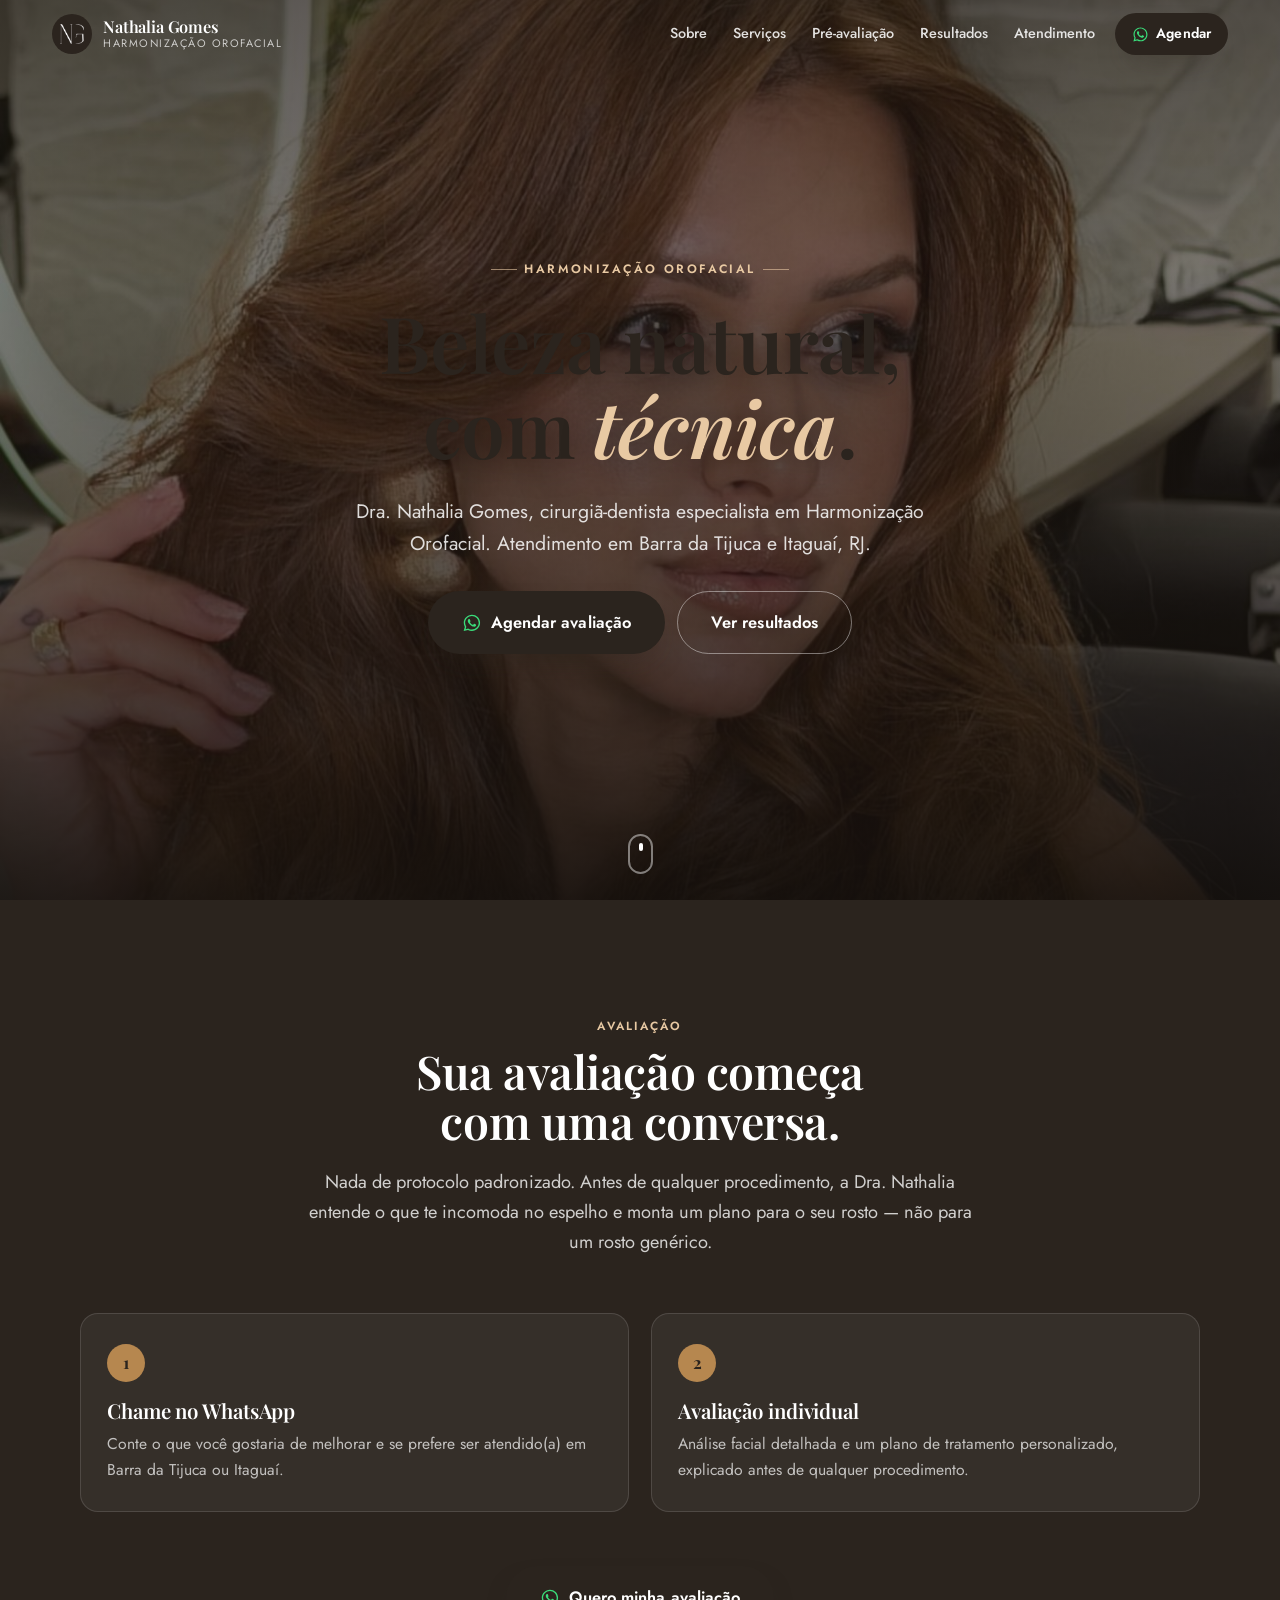
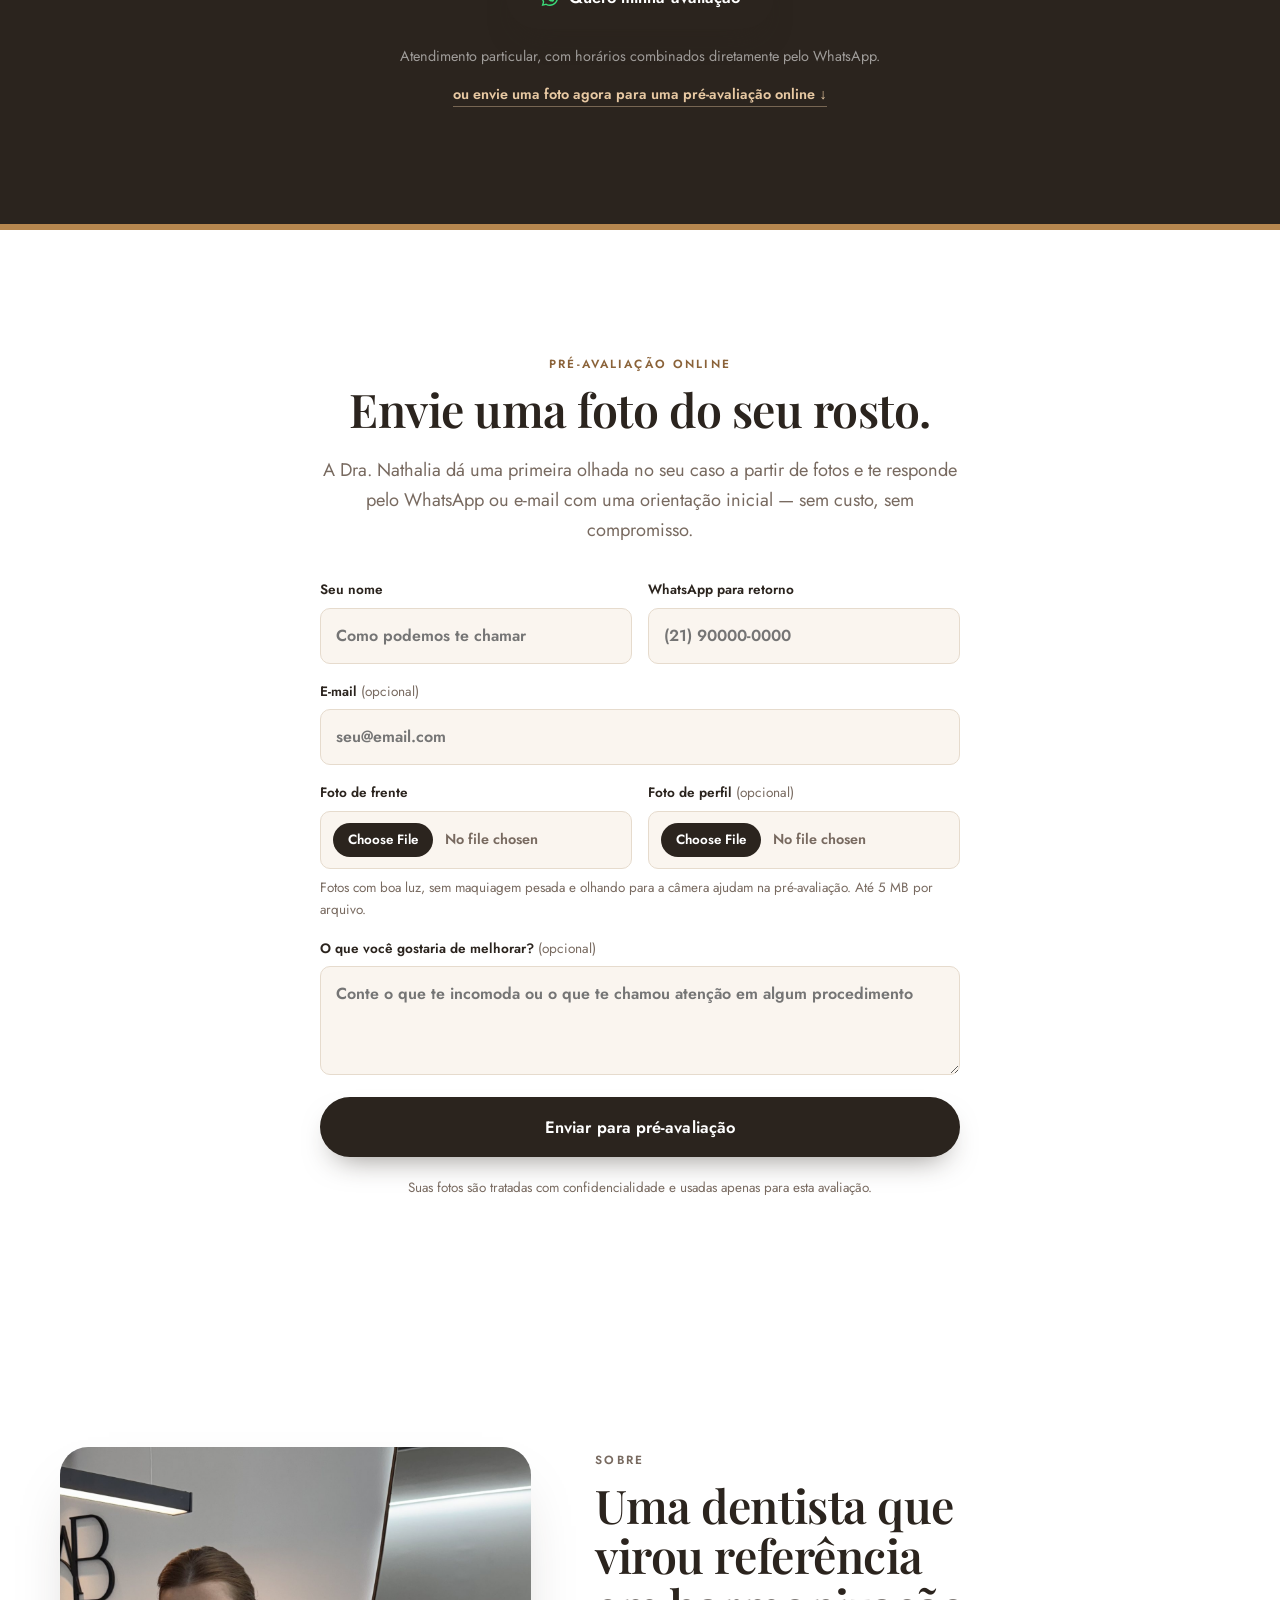
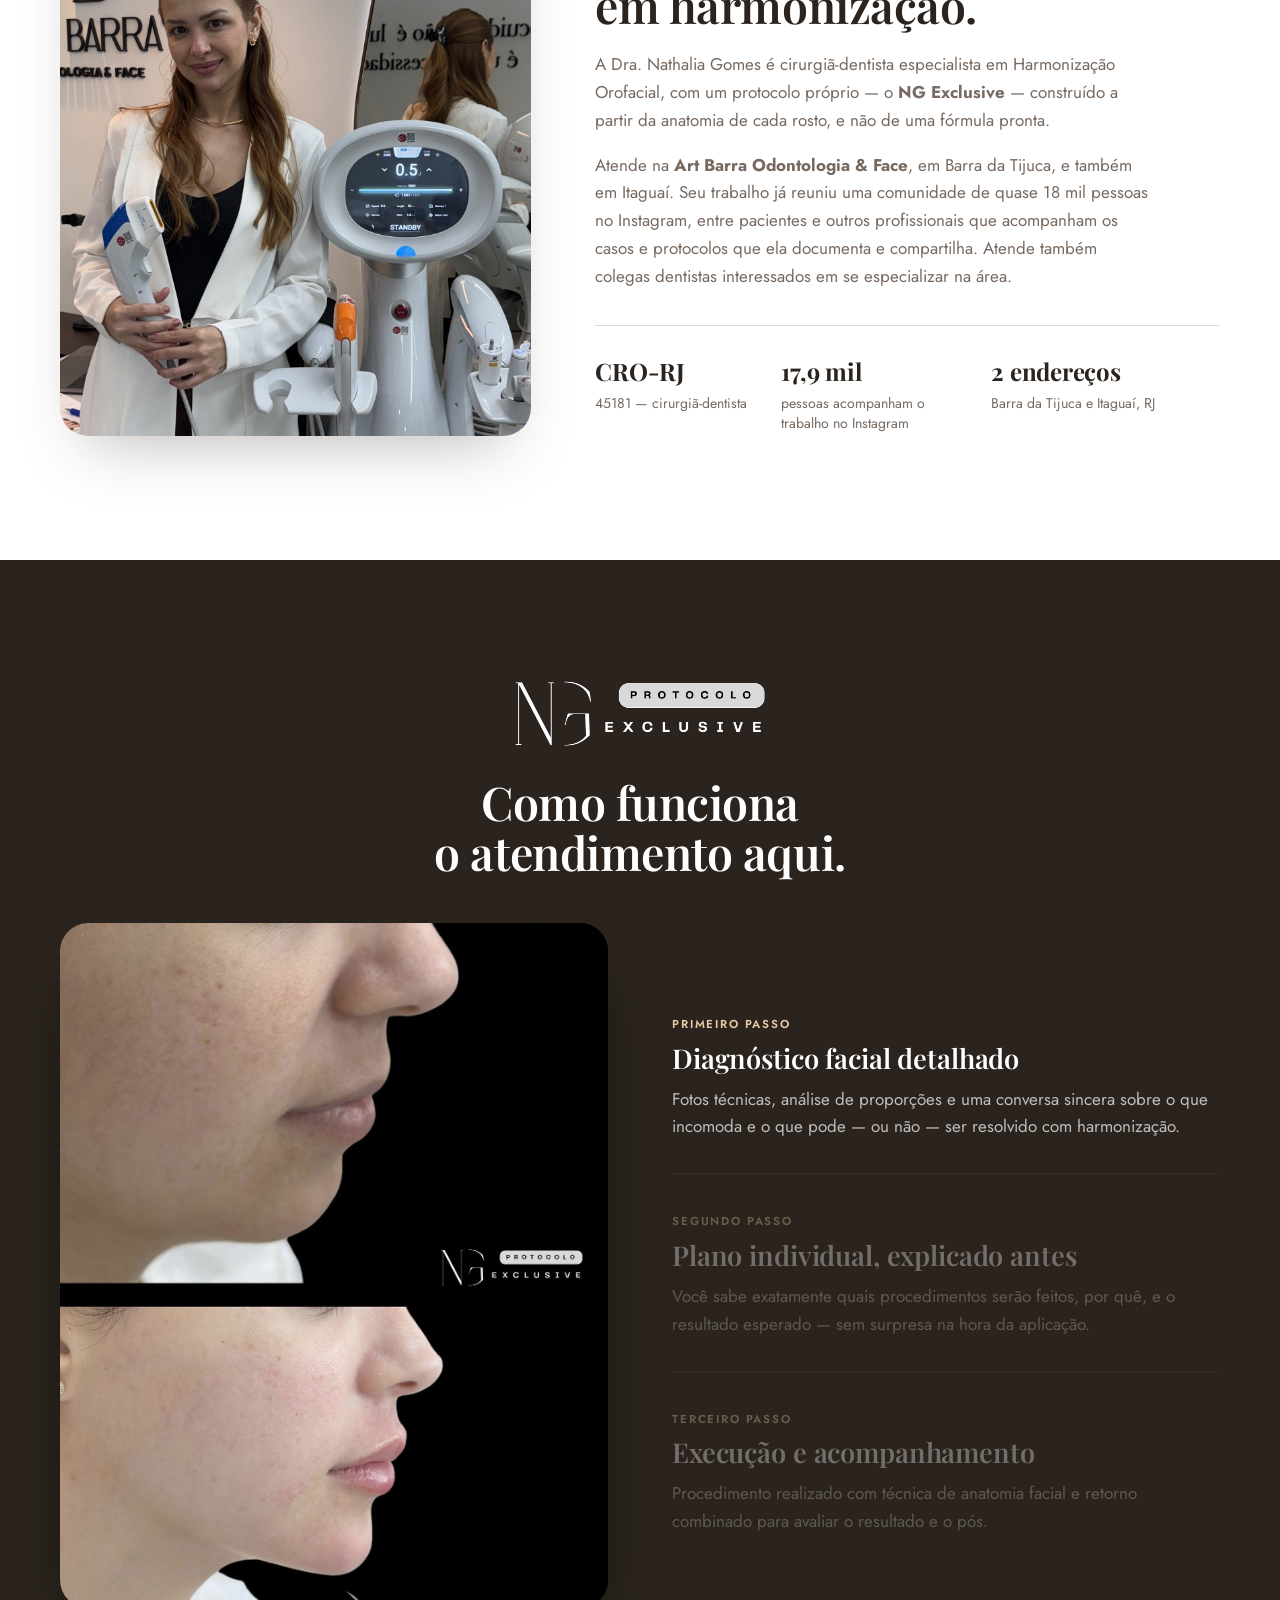
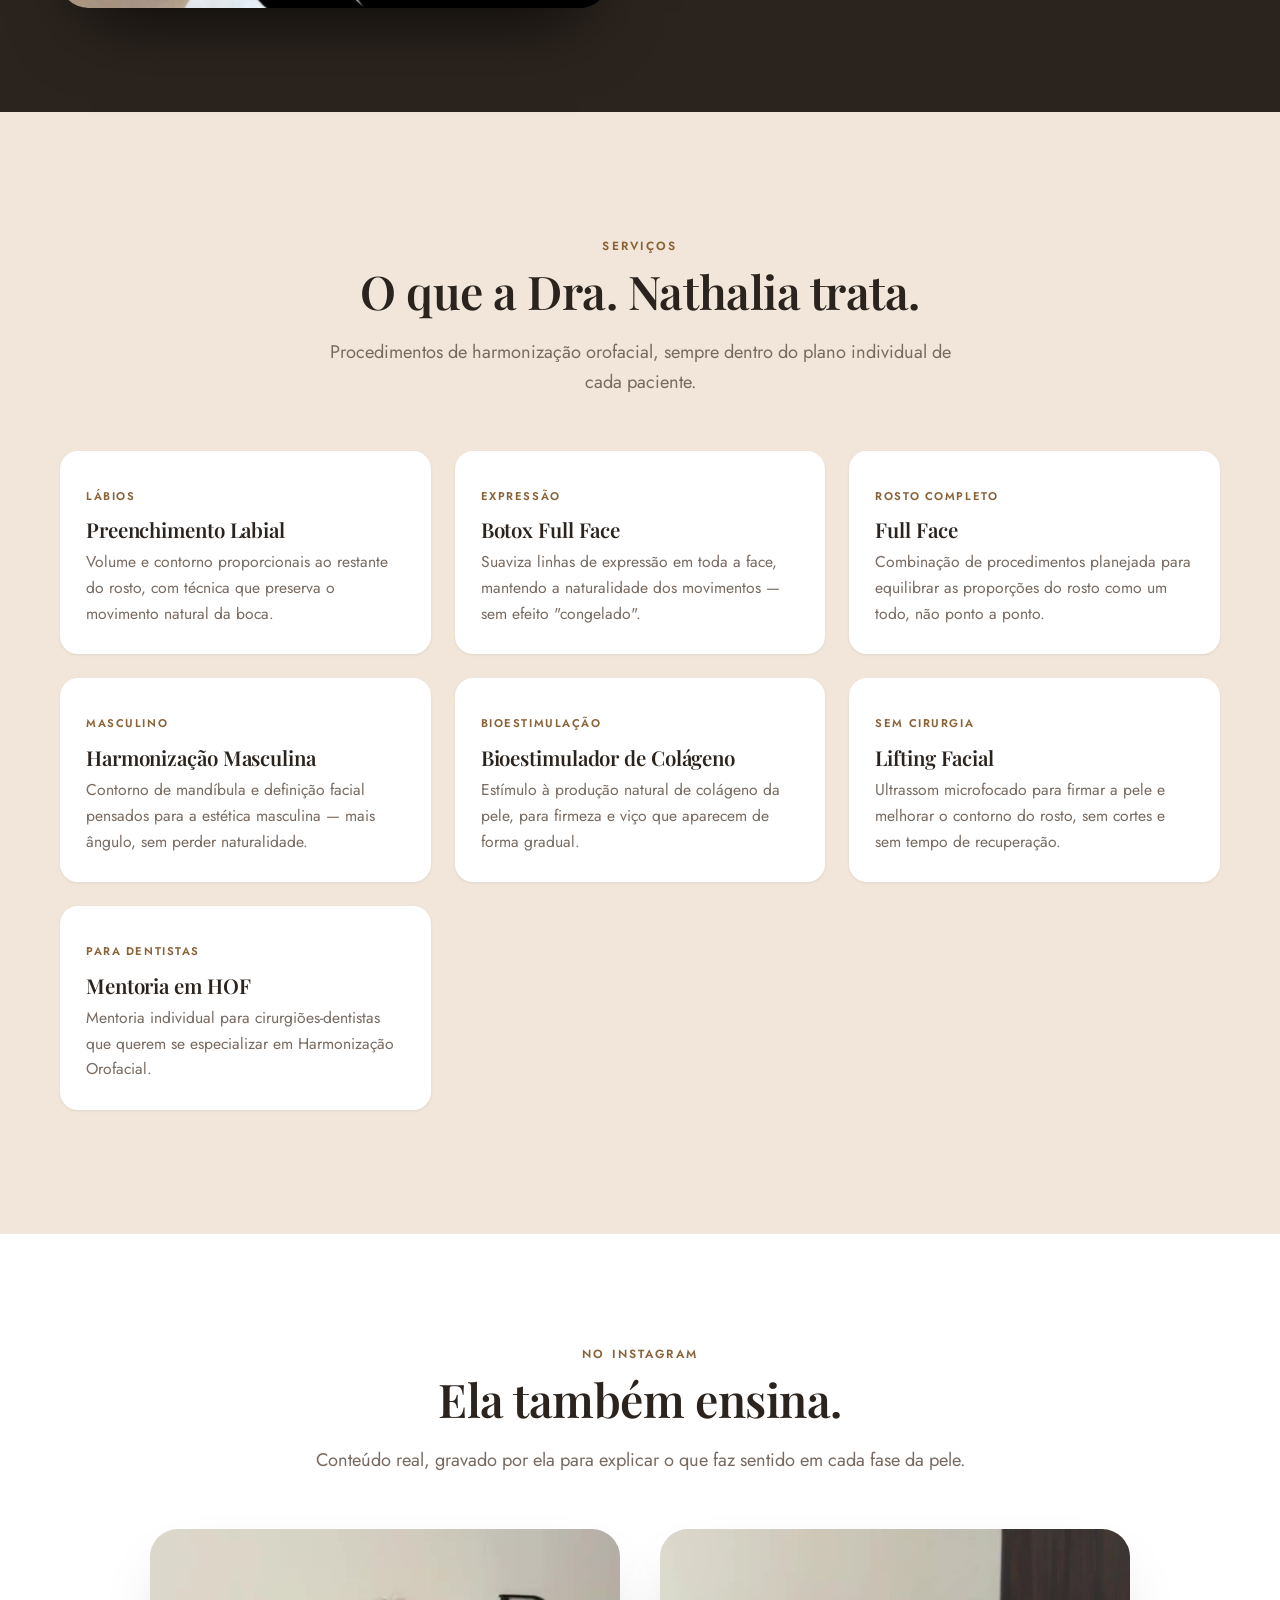
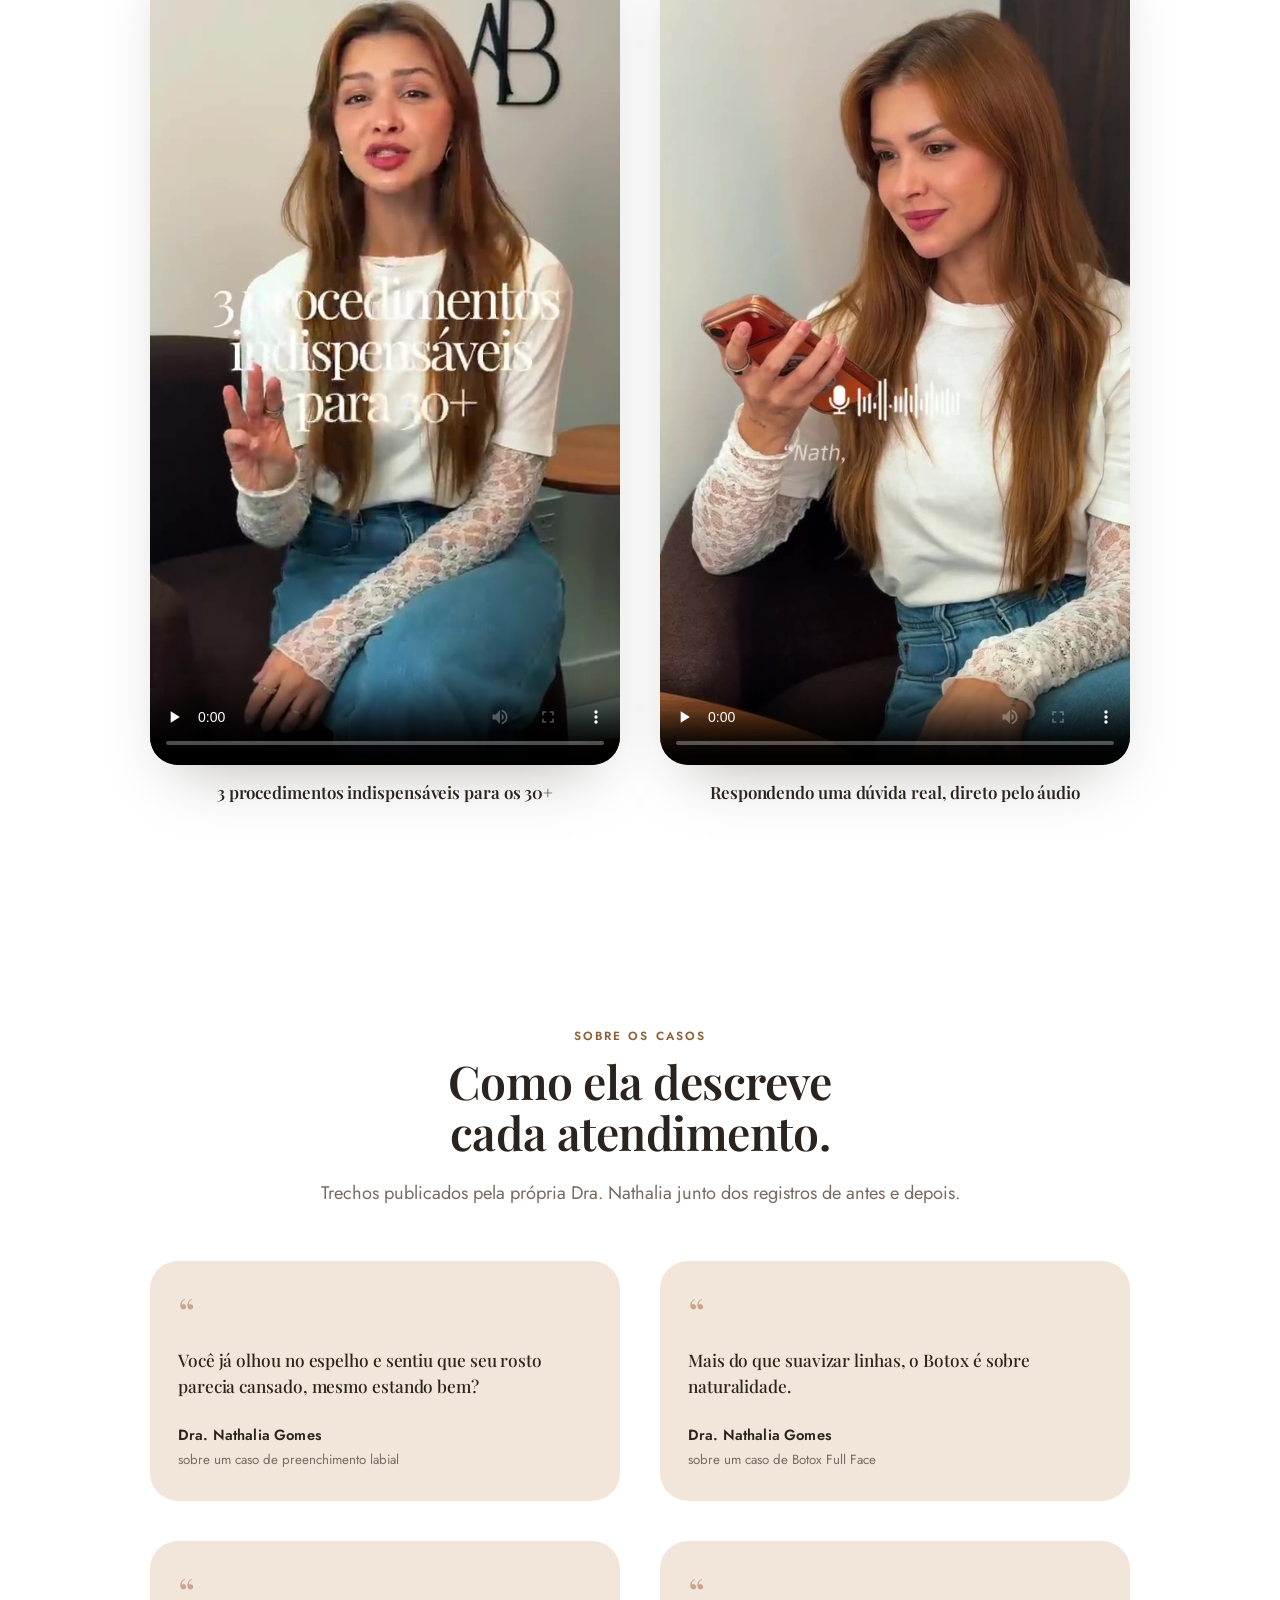
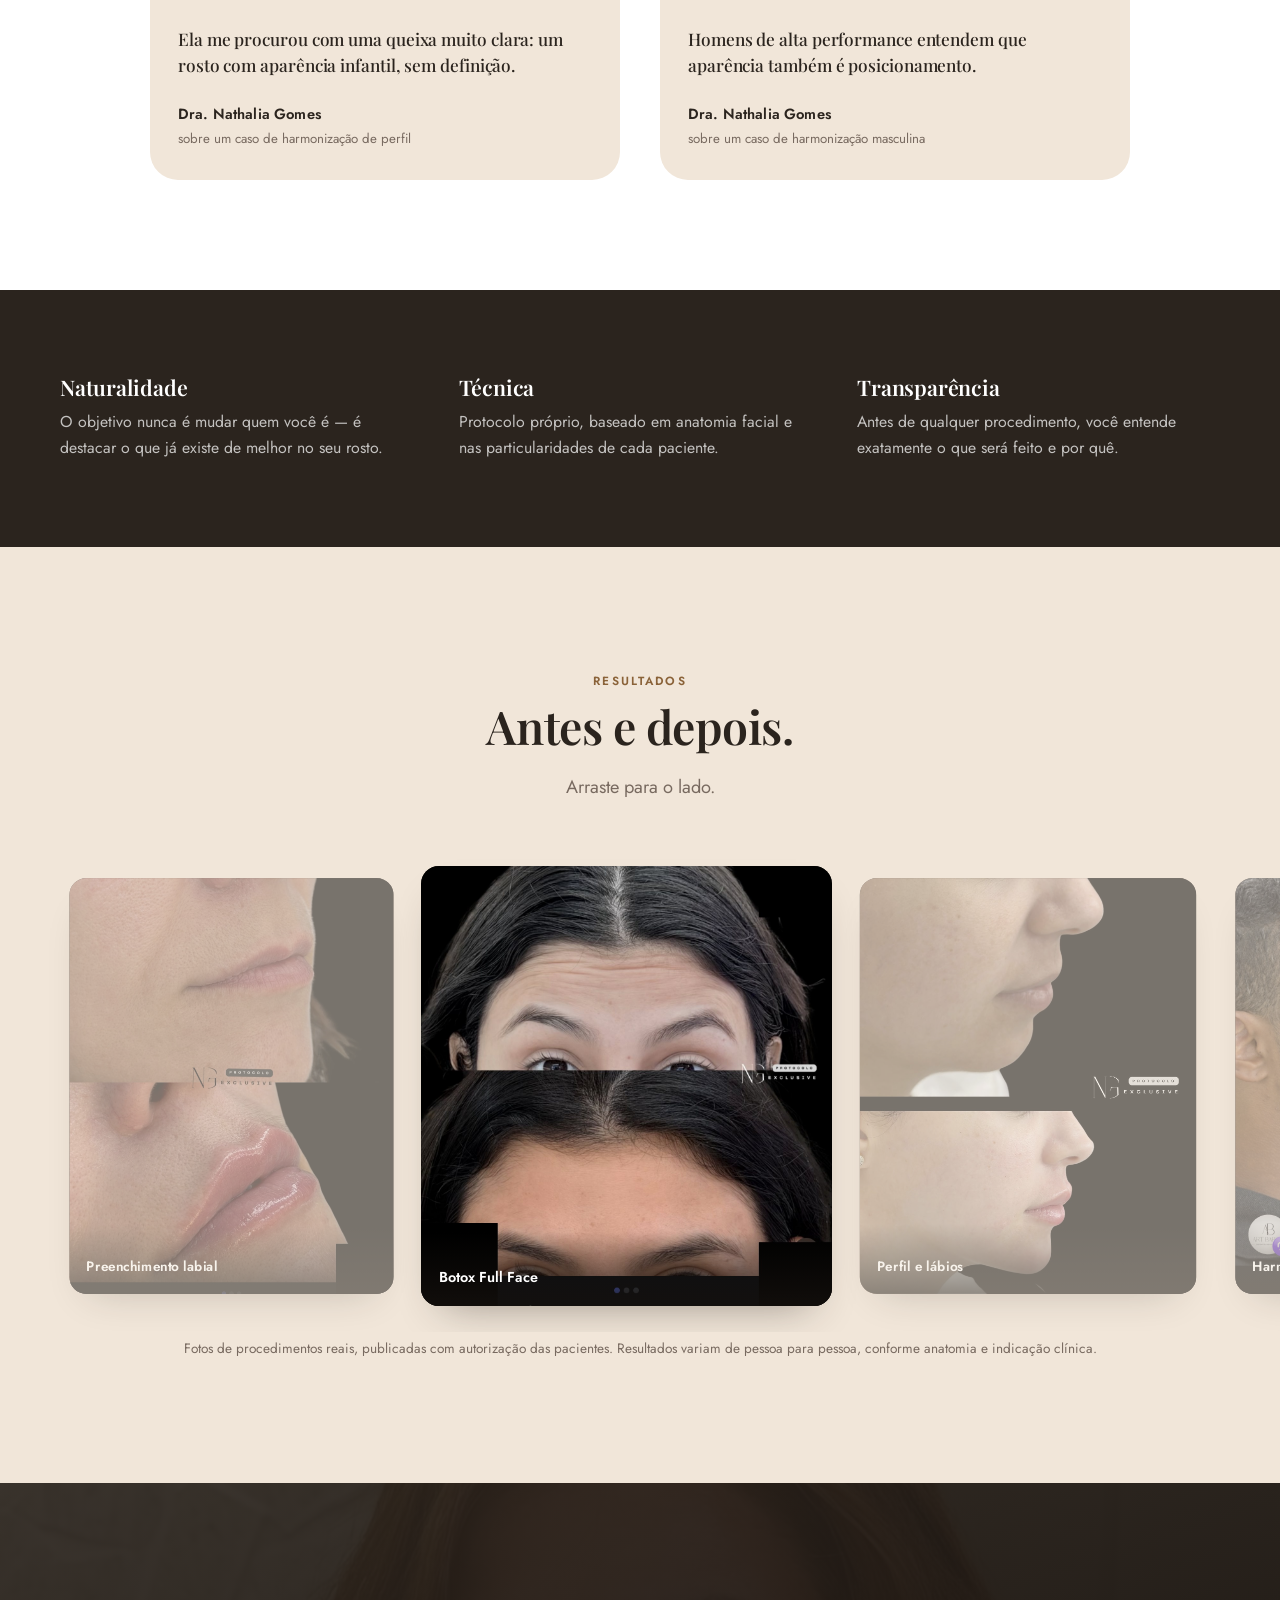
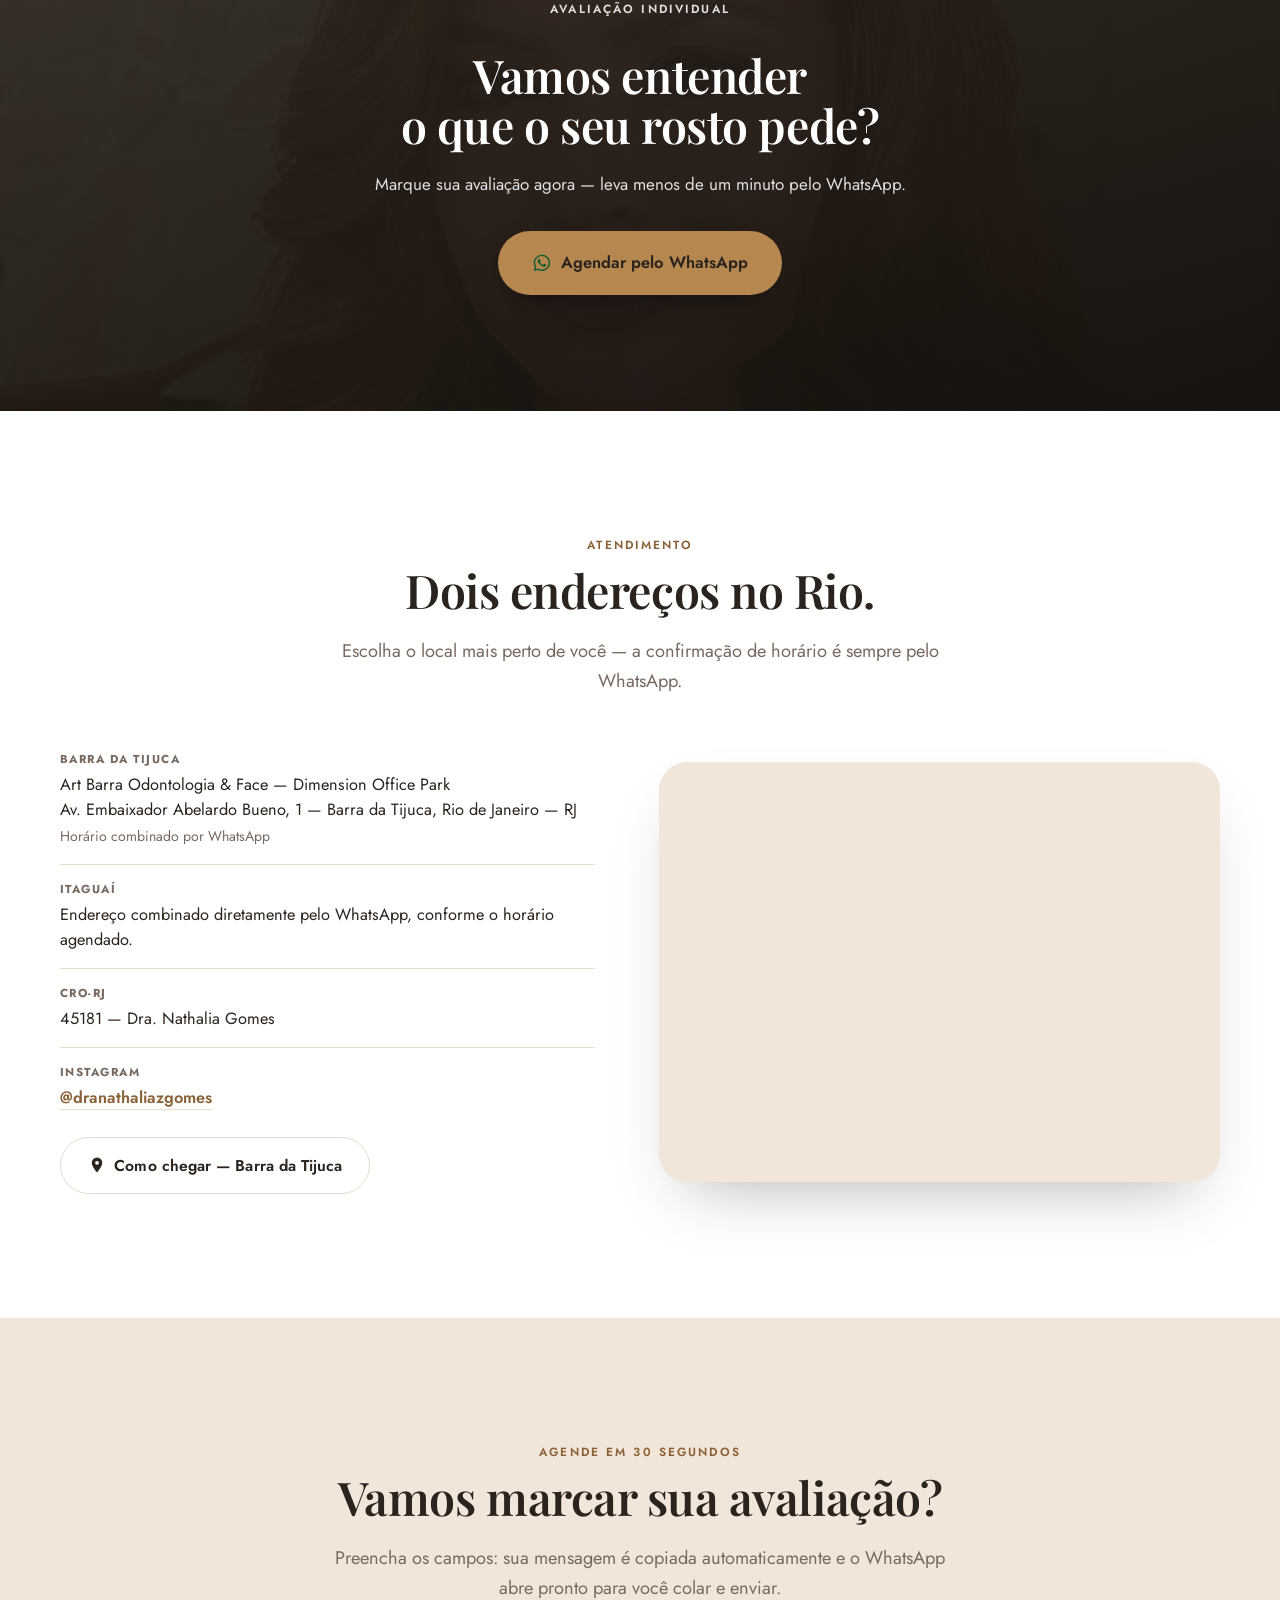
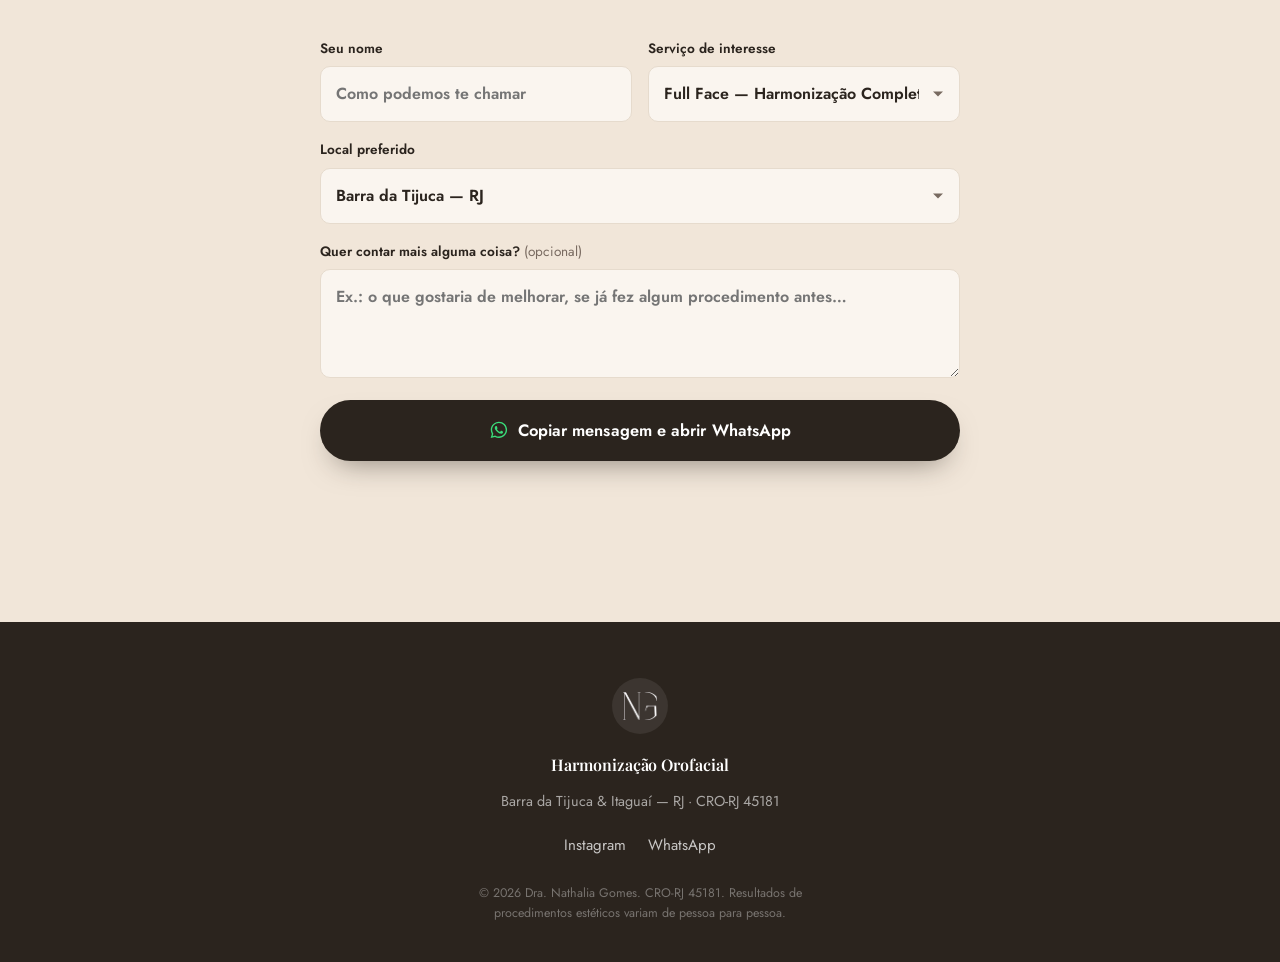
==== harmonizacao-facial/index.html @ a6dce0c9 "Usa a logo real do Protocolo NG Exclusive no site Substitui o monograma "NG" genérico (nav e rodapé)" ====
<!DOCTYPE html>
<html lang="pt-BR">
<head>
<meta charset="UTF-8">
<meta name="viewport" content="width=device-width, initial-scale=1, viewport-fit=cover">
<title>Dra. Nathalia Gomes — Harmonização Orofacial</title>
<meta name="description" content="Dra. Nathalia Gomes, cirurgiã-dentista especialista em Harmonização Orofacial (CRO-RJ 45181). Atendimento em Barra da Tijuca e Itaguaí, RJ. Agende sua avaliação pelo WhatsApp.">
<meta name="theme-color" content="#2b241e">

<meta property="og:type" content="website">
<meta property="og:site_name" content="Dra. Nathalia Gomes — Harmonização Orofacial">
<meta property="og:title" content="Dra. Nathalia Gomes — Harmonização Orofacial">
<meta property="og:description" content="Te deixo mais bonita e confiante. Harmonização Orofacial em Barra da Tijuca e Itaguaí, RJ — CRO-RJ 45181.">
<meta property="og:locale" content="pt_BR">
<meta name="twitter:card" content="summary_large_image">

<link rel="icon" href="assets/img/logo/favicon-64.png" sizes="64x64" type="image/png">
<link rel="icon" href="assets/img/logo/favicon-512.png" sizes="512x512" type="image/png">
<link rel="apple-touch-icon" href="assets/img/logo/favicon-180.png">

<link rel="preconnect" href="https://fonts.googleapis.com">
<link rel="preconnect" href="https://fonts.gstatic.com" crossorigin>
<link href="https://fonts.googleapis.com/css2?family=Playfair+Display:ital,wght@0,500;0,600;0,700;1,500;1,600&family=Jost:wght@300;400;500;600;700&display=swap" rel="stylesheet">
<link rel="stylesheet" href="assets/css/styles.css">
</head>
<body>

<a class="skip-link" href="#conteudo">Pular para o conteúdo</a>

<header class="nav" id="nav">
  <div class="nav__inner">
    <a class="nav__brand" href="#topo" aria-label="Dra. Nathalia Gomes — início">
      <span class="nav__mark" aria-hidden="true"><img src="assets/img/logo/logo-ng-monogram.png" alt=""></span>
      <span class="nav__name">Nathalia Gomes<em>Harmonização Orofacial</em></span>
    </a>
    <nav class="nav__links" aria-label="Navegação principal">
      <a href="#sobre">Sobre</a>
      <a href="#servicos">Serviços</a>
      <a href="#pre-avaliacao">Pré-avaliação</a>
      <a href="#resultados">Resultados</a>
      <a href="#atendimento">Atendimento</a>
    </nav>
    <a class="btn btn--wa btn--sm nav__cta" href="https://wa.me/message/346X2H2NSIOKI1" target="_blank" rel="noopener">
      <svg class="ico-wa" viewBox="0 0 24 24" aria-hidden="true"><path d="M12.04 2C6.58 2 2.13 6.45 2.13 11.91c0 1.75.46 3.45 1.32 4.95L2 22l5.25-1.38a9.9 9.9 0 0 0 4.79 1.22h.01c5.46 0 9.91-4.45 9.91-9.91 0-2.65-1.03-5.14-2.9-7.01A9.82 9.82 0 0 0 12.04 2Zm0 18.13h-.01a8.2 8.2 0 0 1-4.19-1.15l-.3-.18-3.12.82.83-3.04-.2-.31a8.19 8.19 0 0 1-1.26-4.36c0-4.54 3.7-8.24 8.25-8.24 2.2 0 4.27.86 5.83 2.42a8.19 8.19 0 0 1 2.41 5.83c0 4.54-3.7 8.21-8.24 8.21Zm4.52-6.16c-.25-.12-1.47-.72-1.69-.81-.23-.08-.39-.12-.56.13-.16.24-.64.8-.78.97-.15.16-.29.18-.53.06-.25-.12-1.05-.39-1.99-1.23-.74-.66-1.23-1.47-1.38-1.72-.14-.25-.01-.38.11-.5.11-.11.25-.29.37-.44.13-.15.17-.25.25-.41.08-.17.04-.31-.02-.43-.06-.12-.56-1.34-.76-1.84-.2-.48-.4-.42-.56-.43h-.47c-.17 0-.43.06-.66.31-.22.25-.86.85-.86 2.07 0 1.22.89 2.4 1.01 2.56.12.17 1.75 2.67 4.23 3.74.59.26 1.05.41 1.41.52.59.19 1.13.16 1.56.1.48-.07 1.47-.6 1.68-1.18.21-.58.21-1.08.14-1.18-.06-.11-.22-.17-.47-.29Z"/></svg>
      Agendar
    </a>
    <button class="nav__toggle" id="navToggle" aria-label="Abrir menu" aria-expanded="false" aria-controls="navSheet">
      <span></span><span></span><span></span>
    </button>
  </div>
  <div class="nav__sheet" id="navSheet" hidden>
    <a href="#sobre">Sobre</a>
    <a href="#protocolo">Protocolo</a>
    <a href="#servicos">Serviços</a>
    <a href="#pre-avaliacao">Pré-avaliação</a>
    <a href="#resultados">Resultados</a>
    <a href="#atendimento">Atendimento</a>
    <a class="btn btn--wa" href="https://wa.me/message/346X2H2NSIOKI1" target="_blank" rel="noopener">Agendar no WhatsApp</a>
  </div>
</header>

<main id="conteudo">

  <!-- ============ HERO ============ -->
  <section class="hero" id="topo">
    <div class="hero__media">
      <img src="assets/img/fotos/dra-nathalia-still.jpg" alt="Dra. Nathalia Gomes, retrato" width="1400" height="2489" fetchpriority="high">
      <div class="hero__scrim" aria-hidden="true"></div>
    </div>

    <div class="hero__content" id="heroContent">
      <p class="hero__kicker">Harmonização Orofacial</p>
      <h1>Beleza natural,<br>com <em>técnica</em>.</h1>
      <p class="hero__sub">
        Dra. Nathalia Gomes, cirurgiã-dentista especialista em Harmonização Orofacial.
        Atendimento em Barra da Tijuca e Itaguaí, RJ.
      </p>
      <div class="hero__actions">
        <a class="btn btn--wa btn--lg" href="https://wa.me/message/346X2H2NSIOKI1" target="_blank" rel="noopener">
          <svg class="ico-wa" viewBox="0 0 24 24" aria-hidden="true"><path d="M12.04 2C6.58 2 2.13 6.45 2.13 11.91c0 1.75.46 3.45 1.32 4.95L2 22l5.25-1.38a9.9 9.9 0 0 0 4.79 1.22h.01c5.46 0 9.91-4.45 9.91-9.91 0-2.65-1.03-5.14-2.9-7.01A9.82 9.82 0 0 0 12.04 2Zm0 18.13h-.01a8.2 8.2 0 0 1-4.19-1.15l-.3-.18-3.12.82.83-3.04-.2-.31a8.19 8.19 0 0 1-1.26-4.36c0-4.54 3.7-8.24 8.25-8.24 2.2 0 4.27.86 5.83 2.42a8.19 8.19 0 0 1 2.41 5.83c0 4.54-3.7 8.21-8.24 8.21Zm4.52-6.16c-.25-.12-1.47-.72-1.69-.81-.23-.08-.39-.12-.56.13-.16.24-.64.8-.78.97-.15.16-.29.18-.53.06-.25-.12-1.05-.39-1.99-1.23-.74-.66-1.23-1.47-1.38-1.72-.14-.25-.01-.38.11-.5.11-.11.25-.29.37-.44.13-.15.17-.25.25-.41.08-.17.04-.31-.02-.43-.06-.12-.56-1.34-.76-1.84-.2-.48-.4-.42-.56-.43h-.47c-.17 0-.43.06-.66.31-.22.25-.86.85-.86 2.07 0 1.22.89 2.4 1.01 2.56.12.17 1.75 2.67 4.23 3.74.59.26 1.05.41 1.41.52.59.19 1.13.16 1.56.1.48-.07 1.47-.6 1.68-1.18.21-.58.21-1.08.14-1.18-.06-.11-.22-.17-.47-.29Z"/></svg>
          Agendar avaliação
        </a>
        <a class="btn btn--ghost btn--lg" href="#resultados">Ver resultados</a>
      </div>
    </div>

    <a class="hero__scroll" href="#avaliacao" aria-label="Rolar para baixo"><span></span></a>
  </section>

  <!-- ============ AVALIAÇÃO ============ -->
  <section class="trial" id="avaliacao">
    <div class="trial__inner">
      <header class="trial__head reveal" data-reveal>
        <p class="eyebrow eyebrow--light">Avaliação</p>
        <h2>Sua avaliação começa<br>com uma conversa.</h2>
        <p class="lead lead--light">
          Nada de protocolo padronizado. Antes de qualquer procedimento, a Dra. Nathalia entende
          o que te incomoda no espelho e monta um plano para o seu rosto — não para um rosto genérico.
        </p>
      </header>

      <ol class="steps">
        <li class="step reveal" data-reveal>
          <span class="step__n">1</span>
          <h3>Chame no WhatsApp</h3>
          <p>Conte o que você gostaria de melhorar e se prefere ser atendido(a) em Barra da Tijuca ou Itaguaí.</p>
        </li>
        <li class="step reveal" data-reveal>
          <span class="step__n">2</span>
          <h3>Avaliação individual</h3>
          <p>Análise facial detalhada e um plano de tratamento personalizado, explicado antes de qualquer procedimento.</p>
        </li>
      </ol>

      <div class="trial__cta reveal" data-reveal>
        <a class="btn btn--wa btn--lg" href="https://wa.me/message/346X2H2NSIOKI1" target="_blank" rel="noopener">
          <svg class="ico-wa" viewBox="0 0 24 24" aria-hidden="true"><path d="M12.04 2C6.58 2 2.13 6.45 2.13 11.91c0 1.75.46 3.45 1.32 4.95L2 22l5.25-1.38a9.9 9.9 0 0 0 4.79 1.22h.01c5.46 0 9.91-4.45 9.91-9.91 0-2.65-1.03-5.14-2.9-7.01A9.82 9.82 0 0 0 12.04 2Zm0 18.13h-.01a8.2 8.2 0 0 1-4.19-1.15l-.3-.18-3.12.82.83-3.04-.2-.31a8.19 8.19 0 0 1-1.26-4.36c0-4.54 3.7-8.24 8.25-8.24 2.2 0 4.27.86 5.83 2.42a8.19 8.19 0 0 1 2.41 5.83c0 4.54-3.7 8.21-8.24 8.21Zm4.52-6.16c-.25-.12-1.47-.72-1.69-.81-.23-.08-.39-.12-.56.13-.16.24-.64.8-.78.97-.15.16-.29.18-.53.06-.25-.12-1.05-.39-1.99-1.23-.74-.66-1.23-1.47-1.38-1.72-.14-.25-.01-.38.11-.5.11-.11.25-.29.37-.44.13-.15.17-.25.25-.41.08-.17.04-.31-.02-.43-.06-.12-.56-1.34-.76-1.84-.2-.48-.4-.42-.56-.43h-.47c-.17 0-.43.06-.66.31-.22.25-.86.85-.86 2.07 0 1.22.89 2.4 1.01 2.56.12.17 1.75 2.67 4.23 3.74.59.26 1.05.41 1.41.52.59.19 1.13.16 1.56.1.48-.07 1.47-.6 1.68-1.18.21-.58.21-1.08.14-1.18-.06-.11-.22-.17-.47-.29Z"/></svg>
          Quero minha avaliação
        </a>
        <p class="trial__note">Atendimento particular, com horários combinados diretamente pelo WhatsApp.</p>
        <a class="trial__alt" href="#pre-avaliacao">ou envie uma foto agora para uma pré-avaliação online ↓</a>
      </div>
    </div>
  </section>

  <!-- ============ PRÉ-AVALIAÇÃO POR FOTO ============ -->
  <section class="contact" id="pre-avaliacao">
    <div class="contact__inner reveal" data-reveal>
      <p class="eyebrow">Pré-avaliação online</p>
      <h2>Envie uma foto do seu rosto.</h2>
      <p class="lead">
        A Dra. Nathalia dá uma primeira olhada no seu caso a partir de fotos e te responde pelo
        WhatsApp ou e-mail com uma orientação inicial — sem custo, sem compromisso.
      </p>

      <form class="form" name="pre-avaliacao" method="POST" action="/obrigado.html" enctype="multipart/form-data" data-netlify="true" data-netlify-honeypot="bot-field">
        <input type="hidden" name="form-name" value="pre-avaliacao">
        <p class="sr-only"><label>Não preencha isto: <input name="bot-field"></label></p>

        <div class="form__row">
          <label>
            <span>Seu nome</span>
            <input type="text" name="nome" required autocomplete="name" placeholder="Como podemos te chamar">
          </label>
          <label>
            <span>WhatsApp para retorno</span>
            <input type="tel" name="whatsapp" required autocomplete="tel" placeholder="(21) 90000-0000">
          </label>
        </div>

        <label>
          <span>E-mail <i>(opcional)</i></span>
          <input type="email" name="email" autocomplete="email" placeholder="seu@email.com">
        </label>

        <div class="form__row">
          <label>
            <span>Foto de frente</span>
            <input type="file" name="foto_frente" accept="image/*" required>
          </label>
          <label>
            <span>Foto de perfil <i>(opcional)</i></span>
            <input type="file" name="foto_perfil" accept="image/*">
          </label>
        </div>
        <p class="form__hint">Fotos com boa luz, sem maquiagem pesada e olhando para a câmera ajudam na pré-avaliação. Até 5&nbsp;MB por arquivo.</p>

        <label>
          <span>O que você gostaria de melhorar? <i>(opcional)</i></span>
          <textarea name="obs" rows="3" placeholder="Conte o que te incomoda ou o que te chamou atenção em algum procedimento"></textarea>
        </label>

        <button type="submit" class="btn btn--wa btn--lg btn--full">
          Enviar para pré-avaliação
        </button>
        <p class="form__hint form__hint--center">
          Suas fotos são tratadas com confidencialidade e usadas apenas para esta avaliação.
        </p>
      </form>
    </div>
  </section>

  <!-- ============ SOBRE ============ -->
  <section class="about" id="sobre">
    <div class="about__grid">
      <figure class="about__media reveal" data-reveal>
        <img src="assets/img/fotos/dra-nathalia-clinica.jpg"
             alt="Dra. Nathalia Gomes na Art Barra Odontologia &amp; Face, com equipamento de ultrassom microfocado"
             width="1400" height="2489" loading="lazy" decoding="async">
      </figure>
      <div class="about__text reveal" data-reveal>
        <p class="eyebrow">Sobre</p>
        <h2>Uma dentista que virou referência em harmonização.</h2>
        <p class="lead">
          A Dra. Nathalia Gomes é cirurgiã-dentista especialista em Harmonização Orofacial,
          com um protocolo próprio — o <strong>NG Exclusive</strong> — construído a partir da anatomia
          de cada rosto, e não de uma fórmula pronta.
        </p>
        <p>
          Atende na <strong>Art Barra Odontologia &amp; Face</strong>, em Barra da Tijuca, e também em
          Itaguaí. Seu trabalho já reuniu uma comunidade de quase 18 mil pessoas no Instagram, entre
          pacientes e outros profissionais que acompanham os casos e protocolos que ela
          documenta e compartilha. Atende também colegas dentistas interessados em se
          especializar na área.
        </p>
        <ul class="facts">
          <li><strong>CRO-RJ</strong><span>45181 — cirurgiã-dentista</span></li>
          <li><strong>17,9 mil</strong><span>pessoas acompanham o trabalho no Instagram</span></li>
          <li><strong>2 endereços</strong><span>Barra da Tijuca e Itaguaí, RJ</span></li>
        </ul>
      </div>
    </div>
  </section>

  <!-- ============ PROTOCOLO (crossfade no scroll) ============ -->
  <section class="story" id="protocolo">
    <div class="story__intro reveal" data-reveal>
      <img class="story__logo" src="assets/img/logo/logo-ng-exclusive.png" alt="NG Protocolo Exclusive" width="1000" height="287">
      <h2>Como funciona<br>o atendimento aqui.</h2>
    </div>

    <div class="story__inner">
      <div class="story__sticky">
        <div class="story__media">
          <figure class="story__frame is-active" data-frame="0">
            <img src="assets/img/fotos/resultado-perfil-labio.jpg" alt="Avaliação de perfil facial, antes e depois" loading="lazy" decoding="async">
          </figure>
          <figure class="story__frame" data-frame="1">
            <img src="assets/img/fotos/resultado-botox-testa.jpg" alt="Aplicação de Botox Full Face, antes e depois" loading="lazy" decoding="async">
          </figure>
          <figure class="story__frame" data-frame="2">
            <img src="assets/img/fotos/resultado-labios.jpg" alt="Resultado de preenchimento labial, antes e depois" loading="lazy" decoding="async">
          </figure>
        </div>
      </div>

      <div class="story__steps">
        <article class="story__step is-active" data-step="0">
          <span class="story__kicker">Primeiro passo</span>
          <h3>Diagnóstico facial detalhado</h3>
          <p>Fotos técnicas, análise de proporções e uma conversa sincera sobre o que incomoda e o que pode — ou não — ser resolvido com harmonização.</p>
        </article>
        <article class="story__step" data-step="1">
          <span class="story__kicker">Segundo passo</span>
          <h3>Plano individual, explicado antes</h3>
          <p>Você sabe exatamente quais procedimentos serão feitos, por quê, e o resultado esperado — sem surpresa na hora da aplicação.</p>
        </article>
        <article class="story__step" data-step="2">
          <span class="story__kicker">Terceiro passo</span>
          <h3>Execução e acompanhamento</h3>
          <p>Procedimento realizado com técnica de anatomia facial e retorno combinado para avaliar o resultado e o pós.</p>
        </article>
      </div>
    </div>
  </section>

  <!-- ============ SERVIÇOS ============ -->
  <section class="programs" id="servicos">
    <div class="section-head reveal" data-reveal>
      <p class="eyebrow">Serviços</p>
      <h2>O que a Dra. Nathalia trata.</h2>
      <p class="lead">Procedimentos de harmonização orofacial, sempre dentro do plano individual de cada paciente.</p>
    </div>
    <div class="programs__grid">
      <article class="prog reveal" data-reveal>
        <span class="prog__tag">Lábios</span>
        <h3>Preenchimento Labial</h3>
        <p>Volume e contorno proporcionais ao restante do rosto, com técnica que preserva o movimento natural da boca.</p>
      </article>
      <article class="prog reveal" data-reveal>
        <span class="prog__tag">Expressão</span>
        <h3>Botox Full Face</h3>
        <p>Suaviza linhas de expressão em toda a face, mantendo a naturalidade dos movimentos — sem efeito "congelado".</p>
      </article>
      <article class="prog reveal" data-reveal>
        <span class="prog__tag">Rosto completo</span>
        <h3>Full Face</h3>
        <p>Combinação de procedimentos planejada para equilibrar as proporções do rosto como um todo, não ponto a ponto.</p>
      </article>
      <article class="prog reveal" data-reveal>
        <span class="prog__tag">Masculino</span>
        <h3>Harmonização Masculina</h3>
        <p>Contorno de mandíbula e definição facial pensados para a estética masculina — mais ângulo, sem perder naturalidade.</p>
      </article>
      <article class="prog reveal" data-reveal>
        <span class="prog__tag">Bioestimulação</span>
        <h3>Bioestimulador de Colágeno</h3>
        <p>Estímulo à produção natural de colágeno da pele, para firmeza e viço que aparecem de forma gradual.</p>
      </article>
      <article class="prog reveal" data-reveal>
        <span class="prog__tag">Sem cirurgia</span>
        <h3>Lifting Facial</h3>
        <p>Ultrassom microfocado para firmar a pele e melhorar o contorno do rosto, sem cortes e sem tempo de recuperação.</p>
      </article>
      <article class="prog reveal" data-reveal>
        <span class="prog__tag">Para dentistas</span>
        <h3>Mentoria em HOF</h3>
        <p>Mentoria individual para cirurgiões-dentistas que querem se especializar em Harmonização Orofacial.</p>
      </article>
    </div>
  </section>

  <!-- ============ VÍDEOS ============ -->
  <section class="voices" id="videos">
    <div class="section-head reveal" data-reveal>
      <p class="eyebrow">No Instagram</p>
      <h2>Ela também ensina.</h2>
      <p class="lead">Conteúdo real, gravado por ela para explicar o que faz sentido em cada fase da pele.</p>
    </div>

    <div class="voices__grid">
      <figure class="voice-vid reveal" data-reveal>
        <video controls preload="none" playsinline poster="assets/img/fotos/video-2-poster.jpg" aria-label="Vídeo: 3 procedimentos indispensáveis para os 30+">
          <source src="assets/video/video-2.mp4" type="video/mp4">
          Seu navegador não reproduz vídeo. <a href="assets/video/video-2.mp4">Baixar</a>.
        </video>
        <figcaption>
          <p class="voice-vid__title">3 procedimentos indispensáveis para os 30+</p>
        </figcaption>
      </figure>
      <figure class="voice-vid reveal" data-reveal>
        <video controls preload="none" playsinline poster="assets/img/fotos/video-1-poster.jpg" aria-label="Vídeo: Dra. Nathalia respondendo uma dúvida real">
          <source src="assets/video/video-1.mp4" type="video/mp4">
          Seu navegador não reproduz vídeo. <a href="assets/video/video-1.mp4">Baixar</a>.
        </video>
        <figcaption>
          <p class="voice-vid__title">Respondendo uma dúvida real, direto pelo áudio</p>
        </figcaption>
      </figure>
    </div>
  </section>

  <!-- ============ CASOS (falas da própria Dra. Nathalia) ============ -->
  <section class="voices">
    <div class="section-head reveal" data-reveal>
      <p class="eyebrow">Sobre os casos</p>
      <h2>Como ela descreve cada atendimento.</h2>
      <p class="lead">Trechos publicados pela própria Dra. Nathalia junto dos registros de antes e depois.</p>
    </div>

    <div class="voices__grid">
      <figure class="voice reveal" data-reveal>
        <span class="voice__mark" aria-hidden="true">“</span>
        <blockquote><p>Você já olhou no espelho e sentiu que seu rosto parecia cansado, mesmo estando bem?</p></blockquote>
        <figcaption>
          <p class="voice__who">Dra. Nathalia Gomes</p>
          <p class="voice__role">sobre um caso de preenchimento labial</p>
        </figcaption>
      </figure>
      <figure class="voice reveal" data-reveal>
        <span class="voice__mark" aria-hidden="true">“</span>
        <blockquote><p>Mais do que suavizar linhas, o Botox é sobre naturalidade.</p></blockquote>
        <figcaption>
          <p class="voice__who">Dra. Nathalia Gomes</p>
          <p class="voice__role">sobre um caso de Botox Full Face</p>
        </figcaption>
      </figure>
      <figure class="voice reveal" data-reveal>
        <span class="voice__mark" aria-hidden="true">“</span>
        <blockquote><p>Ela me procurou com uma queixa muito clara: um rosto com aparência infantil, sem definição.</p></blockquote>
        <figcaption>
          <p class="voice__who">Dra. Nathalia Gomes</p>
          <p class="voice__role">sobre um caso de harmonização de perfil</p>
        </figcaption>
      </figure>
      <figure class="voice reveal" data-reveal>
        <span class="voice__mark" aria-hidden="true">“</span>
        <blockquote><p>Homens de alta performance entendem que aparência também é posicionamento.</p></blockquote>
        <figcaption>
          <p class="voice__who">Dra. Nathalia Gomes</p>
          <p class="voice__role">sobre um caso de harmonização masculina</p>
        </figcaption>
      </figure>
    </div>
  </section>

  <!-- ============ VALORES ============ -->
  <section class="values">
    <div class="values__inner">
      <div class="value reveal" data-reveal>
        <h3>Naturalidade</h3>
        <p>O objetivo nunca é mudar quem você é — é destacar o que já existe de melhor no seu rosto.</p>
      </div>
      <div class="value reveal" data-reveal>
        <h3>Técnica</h3>
        <p>Protocolo próprio, baseado em anatomia facial e nas particularidades de cada paciente.</p>
      </div>
      <div class="value reveal" data-reveal>
        <h3>Transparência</h3>
        <p>Antes de qualquer procedimento, você entende exatamente o que será feito e por quê.</p>
      </div>
    </div>
  </section>

  <!-- ============ RESULTADOS ============ -->
  <section class="gallery" id="resultados">
    <div class="section-head reveal" data-reveal>
      <p class="eyebrow">Resultados</p>
      <h2>Antes e depois.</h2>
      <p class="lead">Arraste para o lado.</p>
    </div>

    <div class="gallery__track" id="galleryTrack" tabindex="0" aria-label="Galeria de antes e depois, role horizontalmente">
      <figure class="shot">
        <img src="assets/img/fotos/resultado-labios.jpg" alt="Antes e depois de preenchimento labial, perfil" loading="lazy" decoding="async">
        <figcaption>Preenchimento labial</figcaption>
      </figure>
      <figure class="shot">
        <img src="assets/img/fotos/resultado-botox-testa.jpg" alt="Antes e depois de Botox Full Face na testa" loading="lazy" decoding="async">
        <figcaption>Botox Full Face</figcaption>
      </figure>
      <figure class="shot">
        <img src="assets/img/fotos/resultado-perfil-labio.jpg" alt="Antes e depois de harmonização de perfil, nariz e lábios" loading="lazy" decoding="async">
        <figcaption>Perfil e lábios</figcaption>
      </figure>
      <figure class="shot">
        <img src="assets/img/fotos/resultado-mandibula.jpg" alt="Antes e depois de harmonização masculina de mandíbula" loading="lazy" decoding="async">
        <figcaption>Harmonização masculina</figcaption>
      </figure>
    </div>
    <p class="gallery__note">
      Fotos de procedimentos reais, publicadas com autorização das pacientes. Resultados variam de
      pessoa para pessoa, conforme anatomia e indicação clínica.
    </p>
  </section>

  <!-- ============ CTA GRANDE ============ -->
  <section class="bigcta">
    <img class="bigcta__bg" src="assets/img/fotos/dra-nathalia-retrato.jpg" alt="" aria-hidden="true" loading="lazy" decoding="async">
    <div class="bigcta__scrim" aria-hidden="true"></div>
    <div class="bigcta__inner reveal" data-reveal>
      <p class="eyebrow eyebrow--light">Avaliação individual</p>
      <h2>Vamos entender<br>o que o seu rosto pede?</h2>
      <p>Marque sua avaliação agora — leva menos de um minuto pelo WhatsApp.</p>
      <a class="btn btn--wa btn--lg" href="https://wa.me/message/346X2H2NSIOKI1" target="_blank" rel="noopener">
        <svg class="ico-wa" viewBox="0 0 24 24" aria-hidden="true"><path d="M12.04 2C6.58 2 2.13 6.45 2.13 11.91c0 1.75.46 3.45 1.32 4.95L2 22l5.25-1.38a9.9 9.9 0 0 0 4.79 1.22h.01c5.46 0 9.91-4.45 9.91-9.91 0-2.65-1.03-5.14-2.9-7.01A9.82 9.82 0 0 0 12.04 2Zm0 18.13h-.01a8.2 8.2 0 0 1-4.19-1.15l-.3-.18-3.12.82.83-3.04-.2-.31a8.19 8.19 0 0 1-1.26-4.36c0-4.54 3.7-8.24 8.25-8.24 2.2 0 4.27.86 5.83 2.42a8.19 8.19 0 0 1 2.41 5.83c0 4.54-3.7 8.21-8.24 8.21Zm4.52-6.16c-.25-.12-1.47-.72-1.69-.81-.23-.08-.39-.12-.56.13-.16.24-.64.8-.78.97-.15.16-.29.18-.53.06-.25-.12-1.05-.39-1.99-1.23-.74-.66-1.23-1.47-1.38-1.72-.14-.25-.01-.38.11-.5.11-.11.25-.29.37-.44.13-.15.17-.25.25-.41.08-.17.04-.31-.02-.43-.06-.12-.56-1.34-.76-1.84-.2-.48-.4-.42-.56-.43h-.47c-.17 0-.43.06-.66.31-.22.25-.86.85-.86 2.07 0 1.22.89 2.4 1.01 2.56.12.17 1.75 2.67 4.23 3.74.59.26 1.05.41 1.41.52.59.19 1.13.16 1.56.1.48-.07 1.47-.6 1.68-1.18.21-.58.21-1.08.14-1.18-.06-.11-.22-.17-.47-.29Z"/></svg>
        Agendar pelo WhatsApp
      </a>
    </div>
  </section>

  <!-- ============ ATENDIMENTO ============ -->
  <section class="schedule" id="atendimento">
    <div class="section-head reveal" data-reveal>
      <p class="eyebrow">Atendimento</p>
      <h2>Dois endereços no Rio.</h2>
      <p class="lead">Escolha o local mais perto de você — a confirmação de horário é sempre pelo WhatsApp.</p>
    </div>

    <div class="atendimento__grid">
      <div class="atendimento__info reveal" data-reveal>
        <ul class="info">
          <li>
            <strong>Barra da Tijuca</strong>
            <span>
              Art Barra Odontologia &amp; Face — Dimension Office Park<br>
              Av. Embaixador Abelardo Bueno, 1 — Barra da Tijuca, Rio de Janeiro — RJ
              <em>Horário combinado por WhatsApp</em>
            </span>
          </li>
          <li>
            <strong>Itaguaí</strong>
            <span>Endereço combinado diretamente pelo WhatsApp, conforme o horário agendado.</span>
          </li>
          <li>
            <strong>CRO-RJ</strong>
            <span>45181 — Dra. Nathalia Gomes</span>
          </li>
          <li>
            <strong>Instagram</strong>
            <span><a href="https://www.instagram.com/dranathaliazgomes/" target="_blank" rel="noopener">@dranathaliazgomes</a></span>
          </li>
        </ul>
        <a class="btn btn--outline atendimento__route"
           href="https://www.google.com/maps/dir/?api=1&destination=Av.+Embaixador+Abelardo+Bueno%2C+1+-+Barra+da+Tijuca%2C+Rio+de+Janeiro+-+RJ"
           target="_blank" rel="noopener">
          <svg viewBox="0 0 24 24" aria-hidden="true"><path d="M12 2a7 7 0 0 0-7 7c0 5.25 7 13 7 13s7-7.75 7-13a7 7 0 0 0-7-7Zm0 9.5A2.5 2.5 0 1 1 12 6.5a2.5 2.5 0 0 1 0 5Z"/></svg>
          Como chegar — Barra da Tijuca
        </a>
      </div>
      <div class="atendimento__map reveal" data-reveal>
        <iframe
          title="Mapa — Dimension Office Park, Av. Embaixador Abelardo Bueno, 1, Barra da Tijuca"
          src="https://www.google.com/maps?q=Dimension+Office+Park,+Av.+Embaixador+Abelardo+Bueno,+1+-+Barra+da+Tijuca,+Rio+de+Janeiro+-+RJ&z=16&output=embed"
          loading="lazy"
          referrerpolicy="no-referrer-when-downgrade"></iframe>
      </div>
    </div>
  </section>

  <!-- ============ FORMULÁRIO -> WHATSAPP ============ -->
  <section class="contact contact--alt" id="contato">
    <div class="contact__inner reveal" data-reveal>
      <p class="eyebrow">Agende em 30 segundos</p>
      <h2>Vamos marcar sua avaliação?</h2>
      <p class="lead">
        Preencha os campos: sua mensagem é copiada automaticamente e o WhatsApp abre pronto para você colar e enviar.
      </p>

      <form class="form" id="waForm" novalidate>
        <div class="form__row">
          <label>
            <span>Seu nome</span>
            <input type="text" name="nome" id="fNome" required autocomplete="name" placeholder="Como podemos te chamar">
          </label>
          <label>
            <span>Serviço de interesse</span>
            <select name="servico" id="fServico">
              <option>Preenchimento Labial</option>
              <option>Botox Full Face</option>
              <option selected>Full Face — Harmonização Completa</option>
              <option>Harmonização Masculina</option>
              <option>Bioestimulador de Colágeno</option>
              <option>Ainda não sei — quero orientação</option>
            </select>
          </label>
        </div>

        <label>
          <span>Local preferido</span>
          <select name="local" id="fLocal">
            <option>Barra da Tijuca — RJ</option>
            <option>Itaguaí — RJ</option>
            <option>Sem preferência</option>
          </select>
        </label>

        <label>
          <span>Quer contar mais alguma coisa? <i>(opcional)</i></span>
          <textarea name="obs" id="fObs" rows="3" placeholder="Ex.: o que gostaria de melhorar, se já fez algum procedimento antes…"></textarea>
        </label>

        <button type="submit" class="btn btn--wa btn--lg btn--full">
          <svg class="ico-wa" viewBox="0 0 24 24" aria-hidden="true"><path d="M12.04 2C6.58 2 2.13 6.45 2.13 11.91c0 1.75.46 3.45 1.32 4.95L2 22l5.25-1.38a9.9 9.9 0 0 0 4.79 1.22h.01c5.46 0 9.91-4.45 9.91-9.91 0-2.65-1.03-5.14-2.9-7.01A9.82 9.82 0 0 0 12.04 2Zm0 18.13h-.01a8.2 8.2 0 0 1-4.19-1.15l-.3-.18-3.12.82.83-3.04-.2-.31a8.19 8.19 0 0 1-1.26-4.36c0-4.54 3.7-8.24 8.25-8.24 2.2 0 4.27.86 5.83 2.42a8.19 8.19 0 0 1 2.41 5.83c0 4.54-3.7 8.21-8.24 8.21Zm4.52-6.16c-.25-.12-1.47-.72-1.69-.81-.23-.08-.39-.12-.56.13-.16.24-.64.8-.78.97-.15.16-.29.18-.53.06-.25-.12-1.05-.39-1.99-1.23-.74-.66-1.23-1.47-1.38-1.72-.14-.25-.01-.38.11-.5.11-.11.25-.29.37-.44.13-.15.17-.25.25-.41.08-.17.04-.31-.02-.43-.06-.12-.56-1.34-.76-1.84-.2-.48-.4-.42-.56-.43h-.47c-.17 0-.43.06-.66.31-.22.25-.86.85-.86 2.07 0 1.22.89 2.4 1.01 2.56.12.17 1.75 2.67 4.23 3.74.59.26 1.05.41 1.41.52.59.19 1.13.16 1.56.1.48-.07 1.47-.6 1.68-1.18.21-.58.21-1.08.14-1.18-.06-.11-.22-.17-.47-.29Z"/></svg>
          Copiar mensagem e abrir WhatsApp
        </button>
        <a id="waLink" class="sr-only" href="https://wa.me/message/346X2H2NSIOKI1" target="_blank" rel="noopener">Abrir WhatsApp</a>
        <p class="form__note" id="formNote" role="status"></p>
      </form>
    </div>
  </section>

</main>

<footer class="footer">
  <div class="footer__inner">
    <span class="footer__mark" aria-hidden="true"><img src="assets/img/logo/logo-ng-monogram.png" alt=""></span>
    <p class="footer__tag">Harmonização Orofacial</p>
    <address class="footer__addr">Barra da Tijuca &amp; Itaguaí — RJ · CRO-RJ 45181</address>
    <nav class="footer__links" aria-label="Redes sociais">
      <a href="https://www.instagram.com/dranathaliazgomes/" target="_blank" rel="noopener">Instagram</a>
      <a href="https://wa.me/message/346X2H2NSIOKI1" target="_blank" rel="noopener">WhatsApp</a>
    </nav>
    <p class="footer__legal">© <span id="year"></span> Dra. Nathalia Gomes. CRO-RJ 45181. Resultados de procedimentos estéticos variam de pessoa para pessoa.</p>
  </div>
</footer>

<!-- barra fixa de conversão (mobile) -->
<a class="wabar" id="waBar" href="https://wa.me/message/346X2H2NSIOKI1" target="_blank" rel="noopener">
  <svg class="ico-wa" viewBox="0 0 24 24" aria-hidden="true"><path d="M12.04 2C6.58 2 2.13 6.45 2.13 11.91c0 1.75.46 3.45 1.32 4.95L2 22l5.25-1.38a9.9 9.9 0 0 0 4.79 1.22h.01c5.46 0 9.91-4.45 9.91-9.91 0-2.65-1.03-5.14-2.9-7.01A9.82 9.82 0 0 0 12.04 2Zm0 18.13h-.01a8.2 8.2 0 0 1-4.19-1.15l-.3-.18-3.12.82.83-3.04-.2-.31a8.19 8.19 0 0 1-1.26-4.36c0-4.54 3.7-8.24 8.25-8.24 2.2 0 4.27.86 5.83 2.42a8.19 8.19 0 0 1 2.41 5.83c0 4.54-3.7 8.21-8.24 8.21Zm4.52-6.16c-.25-.12-1.47-.72-1.69-.81-.23-.08-.39-.12-.56.13-.16.24-.64.8-.78.97-.15.16-.29.18-.53.06-.25-.12-1.05-.39-1.99-1.23-.74-.66-1.23-1.47-1.38-1.72-.14-.25-.01-.38.11-.5.11-.11.25-.29.37-.44.13-.15.17-.25.25-.41.08-.17.04-.31-.02-.43-.06-.12-.56-1.34-.76-1.84-.2-.48-.4-.42-.56-.43h-.47c-.17 0-.43.06-.66.31-.22.25-.86.85-.86 2.07 0 1.22.89 2.4 1.01 2.56.12.17 1.75 2.67 4.23 3.74.59.26 1.05.41 1.41.52.59.19 1.13.16 1.56.1.48-.07 1.47-.6 1.68-1.18.21-.58.21-1.08.14-1.18-.06-.11-.22-.17-.47-.29Z"/></svg>
  <span><strong>Agende sua avaliação</strong> Fale pelo WhatsApp</span>
</a>

<script src="assets/js/main.js"></script>
<script type="application/ld+json">
{
  "@context": "https://schema.org",
  "@type": "Dentist",
  "name": "Dra. Nathalia Gomes — Harmonização Orofacial",
  "description": "Cirurgiã-dentista especialista em Harmonização Orofacial. Atendimento em Barra da Tijuca (Art Barra Odontologia & Face, Dimension Office Park) e Itaguaí, RJ.",
  "address": {
    "@type": "PostalAddress",
    "streetAddress": "Av. Embaixador Abelardo Bueno, 1 — Dimension Office Park",
    "addressLocality": "Rio de Janeiro",
    "addressRegion": "RJ",
    "postalCode": "22775-022",
    "addressCountry": "BR"
  },
  "areaServed": ["Barra da Tijuca, Rio de Janeiro - RJ", "Itaguaí - RJ"],
  "medicalSpecialty": "Harmonização Orofacial",
  "sameAs": [
    "https://www.instagram.com/dranathaliazgomes/"
  ]
}
</script>
</body>
</html>
---- harmonizacao-facial/assets/css/styles.css ----
/* ==========================================================================
   Dra. Nathalia Gomes — Harmonização Orofacial
   Paleta nude/clean: tons de areia, marfim e um dourado terracota como
   acento único — a mesma ideia de "poucas cores, bem usadas" do outro
   site, só que aqui a referência é pele e luz de estúdio, não tatame.
   ========================================================================== */

:root{
  /* cor */
  --cream:#faf5ef;
  --sand:#f1e6d9;
  --sand-deep:#e6d5c2;
  --ink:#2b241e;
  --ink-soft:#6e6058;
  --gold:#b6874f;
  --gold-deep:#8a6238;
  --blush:#c9a58d;
  --paper:#ffffff;
  --line:#e6dbcd;
  --muted:#786a60;
  --wa:#25d366;
  --wa-deep:#1da851;

  /* tipografia */
  --display:"Playfair Display","Iowan Old Style",Georgia,serif;
  --body:"Jost",-apple-system,BlinkMacSystemFont,"Segoe UI",Roboto,sans-serif;

  /* espaço e movimento */
  --nav-h:68px;
  --r-sm:10px;
  --r-md:18px;
  --r-lg:28px;
  --ease:cubic-bezier(.16,1,.3,1);
  --safe-top:env(safe-area-inset-top,0px);
  --safe-bottom:env(safe-area-inset-bottom,0px);
  --shadow-lift:0 30px 60px -28px rgba(43,36,30,.34);
}

/* ---------- base ---------- */
*,*::before,*::after{box-sizing:border-box;}

html{
  scroll-behavior:smooth;
  scroll-padding-top:calc(var(--nav-h) + 12px);
  -webkit-text-size-adjust:100%;
}

body{
  margin:0;
  background:var(--cream);
  color:var(--ink);
  font-family:var(--body);
  font-size:17px;
  line-height:1.64;
  -webkit-font-smoothing:antialiased;
  overflow-x:hidden;
  -webkit-overflow-scrolling:touch;
}

img,svg,video,iframe{display:block;max-width:100%;}
img{height:auto;}

h1,h2,h3{
  font-family:var(--display);
  font-weight:600;
  letter-spacing:-.01em;
  line-height:1.08;
  text-wrap:balance;
  margin:0 0 .45em;
  color:var(--ink);
}
h1{font-size:clamp(2.6rem,7.6vw,4.9rem);font-weight:600;}
h2{font-size:clamp(1.9rem,4.2vw,2.9rem);}
h3{font-size:1.28rem;letter-spacing:-.005em;font-weight:600;}
p{margin:0 0 1em;}
a{color:inherit;text-decoration:none;}

.sr-only{
  position:absolute;width:1px;height:1px;padding:0;margin:-1px;
  overflow:hidden;clip:rect(0 0 0 0);white-space:nowrap;border:0;
}

.skip-link{
  position:absolute;left:-9999px;top:0;z-index:2000;
  background:var(--gold-deep);color:#fff;padding:12px 20px;border-radius:0 0 var(--r-sm) 0;
}
.skip-link:focus{left:0;}

:focus-visible{outline:3px solid var(--gold);outline-offset:3px;border-radius:4px;}

@media (prefers-reduced-motion: reduce){
  html{scroll-behavior:auto;}
  *,*::before,*::after{
    animation-duration:.001ms !important;animation-iteration-count:1 !important;
    transition-duration:.001ms !important;scroll-behavior:auto !important;
  }
}

/* ---------- peças de texto ---------- */
.eyebrow{
  font-family:var(--body);
  font-size:.74rem;font-weight:600;
  letter-spacing:.18em;text-transform:uppercase;
  color:var(--gold-deep);
  margin:0 0 .9em;
}
.eyebrow--light{color:#e8c9a3;}

.lead{font-size:1.14rem;color:var(--muted);}
.lead--light{color:rgba(255,255,255,.78);}

/* ---------- botões ---------- */
.btn{
  display:inline-flex;align-items:center;justify-content:center;gap:.55em;
  font-family:var(--body);font-size:.98rem;font-weight:600;letter-spacing:.005em;
  padding:.95em 1.7em;border:1.5px solid transparent;border-radius:999px;
  cursor:pointer;text-align:center;
  -webkit-tap-highlight-color:transparent;touch-action:manipulation;
  transition:transform .3s var(--ease),background-color .25s,border-color .25s,color .25s,box-shadow .3s var(--ease);
}
.btn:active{transform:scale(.97);}
.btn--sm{font-size:.88rem;padding:.62em 1.15em;}
.btn--lg{font-size:1.03rem;padding:1.05em 2em;}
.btn--full{width:100%;}

.btn--wa{background:var(--ink);color:#fff;box-shadow:0 14px 30px -14px rgba(43,36,30,.55);}
.btn--wa:hover{background:var(--gold-deep);}
.btn--wa .ico-wa{color:#3adc7a;}
.btn--ghost{background:transparent;color:#fff;border-color:rgba(255,255,255,.42);}
.btn--ghost:hover{border-color:#fff;background:rgba(255,255,255,.1);}
.btn--outline{background:transparent;color:var(--ink);border-color:var(--line);}
.btn--outline:hover{border-color:var(--gold);color:var(--gold-deep);}
.btn--outline svg{width:1.15em;height:1.15em;fill:currentColor;flex:none;}

.ico-wa{width:1.2em;height:1.2em;fill:currentColor;flex:none;}

/* ---------- navegação ---------- */
.nav{
  position:fixed;inset:0 0 auto 0;z-index:1000;
  padding-top:var(--safe-top);
  transition:background-color .4s var(--ease),backdrop-filter .4s var(--ease),box-shadow .4s var(--ease);
}
.nav.is-solid{
  background:rgba(250,245,239,.86);
  -webkit-backdrop-filter:saturate(160%) blur(18px);
  backdrop-filter:saturate(160%) blur(18px);
  box-shadow:0 1px 0 rgba(43,36,30,.08);
}
.nav__inner{
  max-width:1220px;margin:0 auto;padding:0 22px;
  height:var(--nav-h);display:flex;align-items:center;gap:20px;
}
.nav__brand{display:flex;align-items:center;gap:11px;flex:none;}
.nav__mark{
  width:40px;height:40px;border-radius:50%;flex:none;
  display:flex;align-items:center;justify-content:center;
  background:var(--ink);color:#f1e0c8;
  font-family:var(--display);font-size:1.05rem;font-weight:600;
}
.nav__mark img{width:60%;height:auto;display:block;}
.nav.is-solid .nav__mark{background:var(--gold-deep);color:#fff;}
.nav__name{
  font-family:var(--display);font-weight:600;font-size:1.02rem;color:#fff;
  letter-spacing:-.01em;line-height:1.1;
  transition:color .3s;
}
.nav.is-solid .nav__name{color:var(--ink);}
.nav__name em{font-style:normal;font-weight:400;opacity:.72;display:block;font-size:.68rem;letter-spacing:.14em;text-transform:uppercase;font-family:var(--body);margin-top:2px;}
.nav__links{display:flex;gap:26px;margin-left:auto;}
.nav__links a{
  font-family:var(--body);font-size:.9rem;font-weight:500;
  color:rgba(255,255,255,.86);transition:color .2s;
}
.nav.is-solid .nav__links a{color:var(--ink-soft);}
.nav__links a:hover{color:#fff;}
.nav.is-solid .nav__links a:hover{color:var(--gold-deep);}
.nav__cta{flex:none;}

.nav__toggle{
  display:none;flex-direction:column;justify-content:center;gap:5px;
  width:40px;height:40px;margin-left:auto;padding:0;
  background:none;border:0;cursor:pointer;
}
.nav__toggle span{
  display:block;height:2px;width:22px;margin:0 auto;border-radius:2px;background:#fff;
  transition:transform .3s var(--ease),opacity .2s,background-color .3s;
}
.nav.is-solid .nav__toggle span{background:var(--ink);}
.nav__toggle[aria-expanded="true"] span:nth-child(1){transform:translateY(7px) rotate(45deg);}
.nav__toggle[aria-expanded="true"] span:nth-child(2){opacity:0;}
.nav__toggle[aria-expanded="true"] span:nth-child(3){transform:translateY(-7px) rotate(-45deg);}

.nav__sheet{
  position:fixed;inset:calc(var(--nav-h) + var(--safe-top)) 0 0 0;
  display:flex;flex-direction:column;gap:2px;padding:18px 22px calc(28px + var(--safe-bottom));
  background:rgba(43,36,30,.97);
  -webkit-backdrop-filter:blur(20px);backdrop-filter:blur(20px);
  opacity:0;transform:translateY(-10px);transition:opacity .3s var(--ease),transform .3s var(--ease);
  overflow-y:auto;
}
.nav__sheet.is-open{opacity:1;transform:translateY(0);}
.nav__sheet a{
  font-family:var(--display);font-size:1.24rem;font-weight:600;color:#fff;
  padding:15px 0;border-bottom:1px solid rgba(255,255,255,.12);
}
.nav__sheet .btn{margin-top:22px;border-bottom:0;background:var(--gold);color:var(--ink);}
.nav__sheet .btn:hover{background:#c99a63;}
.nav__sheet .btn .ico-wa{color:#0d5c31;}

@media (max-width:1000px){
  .nav__links,.nav__cta{display:none;}
  .nav__toggle{display:flex;}
}

/* ---------- hero ---------- */
.hero{
  position:relative;min-height:100svh;
  display:flex;align-items:center;justify-content:center;
  padding:calc(var(--nav-h) + 34px) 22px 96px;
  background:var(--ink);overflow:hidden;
}
.hero__media{position:absolute;inset:0;}
.hero__media img{
  position:absolute;inset:0;width:100%;height:100%;
  object-fit:cover;object-position:50% 22%;
}
.hero__scrim{
  position:absolute;inset:0;
  background:
    linear-gradient(180deg,rgba(30,24,19,.72) 0%,rgba(30,24,19,.52) 30%,rgba(30,24,19,.66) 60%,rgba(20,16,13,.94) 100%),
    radial-gradient(74% 58% at 50% 42%,rgba(30,24,19,.4),transparent 78%);
}

.hero__content{
  position:relative;z-index:2;
  max-width:800px;text-align:center;color:#fff;
  will-change:transform,opacity;
}
.hero__kicker{
  display:inline-flex;align-items:center;gap:.6em;margin:0 0 1.3rem;
  font-family:var(--body);font-size:.76rem;font-weight:600;
  letter-spacing:.2em;text-transform:uppercase;color:#e8c9a3;
}
.hero__kicker::before,.hero__kicker::after{content:"";width:26px;height:1px;background:rgba(232,201,163,.6);}
.hero h1{margin-bottom:.32em;text-shadow:0 4px 34px rgba(0,0,0,.4);}
.hero h1 em{font-style:italic;color:#e8c9a3;}
.hero__sub{
  max-width:48ch;margin:0 auto 2rem;
  font-size:clamp(1.02rem,2.1vw,1.22rem);color:rgba(255,255,255,.84);
}
.hero__actions{display:flex;gap:12px;justify-content:center;flex-wrap:wrap;}

.hero__scroll{
  position:absolute;left:50%;bottom:calc(26px + var(--safe-bottom));z-index:2;
  width:25px;height:40px;margin-left:-12px;
  border:2px solid rgba(255,255,255,.45);border-radius:999px;
}
.hero__scroll span{
  position:absolute;left:50%;top:7px;margin-left:-2px;
  width:4px;height:8px;border-radius:2px;background:#fff;
  animation:dot 1.9s var(--ease) infinite;
}
@keyframes dot{0%{opacity:1;top:7px;}70%{opacity:0;top:21px;}100%{opacity:0;top:7px;}}

@media (max-width:620px){
  .hero__actions .btn{width:100%;}
}

/* ---------- utilitário de revelação ---------- */
.reveal{opacity:0;transform:translateY(26px);transition:opacity .85s var(--ease),transform .85s var(--ease);}
.reveal.is-visible{opacity:1;transform:none;}

/* ---------- estrutura de seções ---------- */
.section-head{max-width:660px;margin:0 auto 54px;text-align:center;}
.section-head .lead{margin-bottom:0;}

/* ---------- avaliação (2 passos) ---------- */
.trial{
  background:var(--ink);color:#fff;
  padding:clamp(74px,10vw,116px) 22px;
  border-bottom:6px solid var(--gold);
}
.trial__inner{max-width:1120px;margin:0 auto;}
.trial__head{max-width:680px;margin:0 auto 56px;text-align:center;}
.trial__head h2{color:#fff;}

.steps{
  list-style:none;margin:0 0 54px;padding:0;
  display:grid;grid-template-columns:repeat(auto-fit,minmax(270px,1fr));gap:22px;
  counter-reset:step;
}
.step{
  position:relative;padding:30px 26px 28px;
  background:rgba(255,255,255,.05);
  border:1px solid rgba(255,255,255,.13);
  border-radius:var(--r-md);
}
.step__n{
  display:flex;align-items:center;justify-content:center;
  width:38px;height:38px;margin-bottom:18px;border-radius:999px;
  background:var(--gold);color:var(--ink);
  font-family:var(--display);font-weight:700;font-size:1.05rem;
}
.step h3{color:#fff;}
.step p{margin:0;color:rgba(255,255,255,.7);font-size:.98rem;}

.trial__cta{text-align:center;}
.trial__note{margin:16px 0 0;font-size:.9rem;color:rgba(255,255,255,.55);}
.trial__alt{
  display:inline-block;margin-top:14px;font-size:.9rem;font-weight:600;
  color:#e8c9a3;border-bottom:1px solid rgba(232,201,163,.4);
}
.trial__alt:hover{border-bottom-color:#e8c9a3;}

@media (max-width:820px){
  .steps{grid-template-columns:1fr;gap:14px;}
  .step{
    display:grid;grid-template-columns:auto 1fr;column-gap:16px;
    align-items:start;padding:22px 20px;
  }
  .step__n{grid-row:1 / span 2;width:34px;height:34px;margin-bottom:0;}
  .step h3{margin-bottom:.3em;align-self:center;}
}

/* ---------- sobre ---------- */
.about{padding:clamp(78px,10vw,124px) 22px;background:var(--paper);}
.about__grid{
  max-width:1160px;margin:0 auto;
  display:grid;grid-template-columns:.86fr 1.14fr;gap:clamp(34px,5vw,72px);align-items:center;
}
.about__media{margin:0;border-radius:var(--r-lg);overflow:hidden;box-shadow:var(--shadow-lift);}
.about__media img{width:100%;aspect-ratio:4/5;object-fit:cover;object-position:50% 18%;}
.about__text h2{max-width:16ch;}
.about__text p{max-width:56ch;color:var(--muted);}
.about__text .lead{font-size:inherit;color:var(--muted);}

.facts{
  list-style:none;margin:34px 0 0;padding:26px 0 0;border-top:1px solid var(--line);
  display:flex;flex-wrap:wrap;gap:34px;
}
.facts li{display:flex;flex-direction:column;gap:3px;}
.facts strong{font-family:var(--display);font-size:1.5rem;font-weight:700;letter-spacing:-.01em;color:var(--ink);}
.facts span{font-size:.88rem;color:var(--muted);max-width:22ch;line-height:1.4;}

@media (max-width:860px){
  .about__grid{grid-template-columns:1fr;}
  .about__media img{aspect-ratio:1/1;object-position:50% 14%;}
}

/* ---------- protocolo (crossfade) ---------- */
.story{
  background:var(--ink);color:#fff;
  padding:clamp(78px,10vw,116px) 22px clamp(60px,8vw,90px);
}
.story__intro{max-width:680px;margin:0 auto 46px;text-align:center;}
.story__intro h2{color:#fff;}
.story__logo{display:block;margin:0 auto 26px;width:min(260px,68vw);height:auto;}

.story__inner{
  max-width:1160px;margin:0 auto;
  display:grid;grid-template-columns:1fr 1fr;gap:clamp(30px,5vw,64px);
}
.story__sticky{position:sticky;top:calc(var(--nav-h) + 26px);align-self:start;}
.story__media{
  position:relative;aspect-ratio:4/5;
  border-radius:var(--r-lg);overflow:hidden;background:#000;
  box-shadow:0 34px 70px -30px rgba(0,0,0,.85);
}
.story__frame{
  position:absolute;inset:0;margin:0;
  opacity:0;transform:scale(1.045);
  transition:opacity .8s var(--ease),transform 1.15s var(--ease);
}
.story__frame img{width:100%;height:100%;object-fit:cover;}
.story__frame.is-active{opacity:1;transform:scale(1);}

.story__steps{display:flex;flex-direction:column;padding:6vh 0;}
.story__step{
  padding:32px 0;border-top:1px solid rgba(255,255,255,.14);
  opacity:.34;transition:opacity .5s var(--ease);
}
.story__step:first-child{border-top:0;}
.story__step.is-active{opacity:1;}
.story__kicker{
  display:inline-block;margin-bottom:10px;
  font-family:var(--body);font-size:.72rem;font-weight:600;
  letter-spacing:.16em;text-transform:uppercase;color:#e8c9a3;
}
.story__step h3{color:#fff;font-size:clamp(1.24rem,2.5vw,1.7rem);}
.story__step p{margin:0;color:rgba(255,255,255,.7);}

@media (max-width:860px){
  .story__inner{grid-template-columns:1fr;gap:0;}
  .story__sticky{
    position:sticky;top:calc(var(--nav-h) + var(--safe-top));z-index:2;
    padding:12px 0 14px;background:var(--ink);
  }
  .story__media{aspect-ratio:16/10;}
  .story__steps{padding:6px 0 0;}
  .story__step{padding:26px 0;}
}

/* ---------- serviços ---------- */
.programs{padding:clamp(78px,10vw,124px) 22px;background:var(--sand);}
.programs__grid{
  max-width:1160px;margin:0 auto;
  display:grid;grid-template-columns:repeat(3,1fr);gap:24px;
}
.prog{
  background:var(--paper);border-radius:var(--r-md);overflow:hidden;
  box-shadow:0 1px 3px rgba(43,36,30,.08);
  transition:transform .45s var(--ease),box-shadow .45s var(--ease);
  padding:30px 26px 28px;
}
.prog:hover{transform:translateY(-6px);box-shadow:var(--shadow-lift);}
.prog__tag{
  display:inline-block;margin-bottom:14px;
  font-family:var(--body);font-size:.7rem;font-weight:600;
  letter-spacing:.14em;text-transform:uppercase;color:var(--gold-deep);
}
.prog h3{margin-bottom:.4em;}
.prog p{margin:0;font-size:.98rem;color:var(--muted);}

@media (max-width:920px){.programs__grid{grid-template-columns:repeat(2,1fr);}}
@media (max-width:600px){.programs__grid{grid-template-columns:1fr;}}

/* ---------- casos: falas da própria Dra. Nathalia sobre atendimentos ---------- */
.voices{padding:clamp(70px,9vw,110px) 22px;background:var(--paper);}
.voices__grid{
  max-width:980px;margin:0 auto;
  display:grid;grid-template-columns:repeat(2,1fr);gap:clamp(24px,3.5vw,40px);
  align-items:stretch;
}
.voice{
  margin:0;display:flex;flex-direction:column;gap:14px;
  padding:30px 28px;background:var(--sand);border-radius:var(--r-lg);
}
.voice__mark{font-family:var(--display);font-size:2.6rem;line-height:1;color:var(--blush);}
.voice blockquote{margin:0;}
.voice blockquote p{
  margin:0;font-size:1.08rem;line-height:1.5;color:var(--ink);
  font-family:var(--display);font-weight:500;letter-spacing:-.005em;
}
.voice figcaption{display:flex;flex-direction:column;gap:2px;margin-top:auto;padding-top:10px;}
.voice__who{
  margin:0;font-family:var(--body);font-weight:600;font-size:.92rem;
  letter-spacing:.01em;color:var(--ink);
}
.voice__role{
  margin:0;font-size:.83rem;color:var(--muted);
}

.voices__cta{margin-top:clamp(34px,4vw,48px);text-align:center;}

@media (max-width:760px){
  .voices__grid{grid-template-columns:1fr;gap:18px;}
}

/* ---------- vídeos ---------- */
.voice-vid{margin:0;display:flex;flex-direction:column;gap:14px;}
.voice-vid video{
  width:100%;aspect-ratio:9/16;object-fit:cover;
  border-radius:var(--r-lg);background:var(--ink);
  box-shadow:var(--shadow-lift);
}
.voice-vid__title{
  margin:0;font-family:var(--display);font-weight:600;font-size:1.06rem;
  letter-spacing:-.005em;color:var(--ink);text-align:center;
}

/* ---------- atendimento (endereço + mapa) ---------- */
.atendimento__grid{
  max-width:1160px;margin:0 auto;
  display:grid;grid-template-columns:1fr 1.05fr;gap:clamp(34px,5vw,64px);align-items:center;
}
.atendimento__route{margin-top:26px;}
.atendimento__map{
  height:clamp(280px,42vw,420px);border-radius:var(--r-lg);overflow:hidden;
  box-shadow:var(--shadow-lift);background:var(--sand);
}
.atendimento__map iframe{width:100%;height:100%;border:0;}

@media (max-width:860px){.atendimento__grid{grid-template-columns:1fr;}}

/* ---------- valores ---------- */
.values{background:var(--ink);color:#fff;padding:clamp(60px,8vw,86px) 22px;}
.values__inner{
  max-width:1160px;margin:0 auto;
  display:grid;grid-template-columns:repeat(3,1fr);gap:36px;
}
.value h3{color:#fff;font-size:1.34rem;letter-spacing:-.01em;}
.value p{margin:0;color:rgba(255,255,255,.72);font-size:.99rem;max-width:34ch;}

@media (max-width:820px){.values__inner{grid-template-columns:1fr;gap:28px;}}

/* ---------- galeria de resultados ---------- */
.gallery{padding:clamp(78px,10vw,124px) 0;background:var(--sand);}
.gallery .section-head{padding:0 22px;}
.gallery__track{
  display:flex;gap:18px;
  padding:10px max(22px,calc(50vw - 580px)) 26px;
  overflow-x:auto;overscroll-behavior-x:contain;
  scroll-snap-type:x mandatory;
  -webkit-overflow-scrolling:touch;
  scrollbar-width:none;
}
.gallery__track::-webkit-scrollbar{display:none;}
.shot{
  flex:0 0 auto;height:clamp(300px,52vh,440px);margin:0;
  position:relative;border-radius:var(--r-md);overflow:hidden;
  scroll-snap-align:center;
  opacity:.5;transform:scale(.945);
  transition:opacity .55s var(--ease),transform .55s var(--ease);
  box-shadow:0 20px 40px -22px rgba(43,36,30,.45);
  background:var(--ink);
}
.shot.is-focused{opacity:1;transform:scale(1);}
.shot img{height:100%;width:auto;max-width:min(82vw,460px);object-fit:cover;}
.shot figcaption{
  position:absolute;inset:auto 0 0 0;padding:34px 18px 16px;
  font-family:var(--body);font-size:.9rem;font-weight:600;color:#fff;
  background:linear-gradient(0deg,rgba(20,16,13,.85),transparent);
}
.gallery__note{
  max-width:1040px;margin:6px auto 0;padding:0 22px;
  text-align:center;font-size:.85rem;line-height:1.55;color:var(--muted);
}

/* ---------- atendimento ---------- */
.schedule{padding:clamp(78px,10vw,124px) 22px;background:var(--paper);}
.info{list-style:none;margin:0 0 0;padding:0;display:flex;flex-direction:column;gap:16px;}
.info li{display:flex;flex-direction:column;gap:3px;padding-top:15px;border-top:1px solid var(--line);}
.info li:first-child{padding-top:0;border-top:0;}
.info strong{
  font-family:var(--body);font-size:.72rem;font-weight:700;
  letter-spacing:.13em;text-transform:uppercase;color:var(--muted);
}
.info span{font-size:1.02rem;line-height:1.55;}
.info a{color:var(--gold-deep);font-weight:600;border-bottom:1px solid rgba(182,135,79,.3);}
.info a:hover{border-bottom-color:var(--gold-deep);}
.info em{display:block;margin-top:4px;font-style:normal;font-size:.88rem;color:var(--muted);}

/* ---------- CTA grande ---------- */
.bigcta{
  position:relative;isolation:isolate;overflow:hidden;
  padding:clamp(74px,10vw,116px) 22px;text-align:center;color:#fff;
  background:var(--ink);
}
.bigcta__bg{
  position:absolute;inset:0;width:100%;height:100%;
  object-fit:cover;object-position:50% 20%;z-index:-2;opacity:.55;
}
.bigcta__scrim{
  position:absolute;inset:0;z-index:-1;
  background:linear-gradient(160deg,rgba(43,36,30,.85) 0%,rgba(30,24,19,.92) 60%,rgba(20,16,13,.97) 100%);
}
.bigcta__inner{max-width:660px;margin:0 auto;}
.bigcta h2{color:#fff;}
.bigcta p{color:rgba(255,255,255,.86);margin-bottom:2rem;}
.bigcta .btn--wa{background:var(--gold);color:var(--ink);box-shadow:0 14px 34px -14px rgba(0,0,0,.5);}
.bigcta .btn--wa:hover{background:#c99a63;}
.bigcta .btn--wa .ico-wa{color:#0d5c31;}


/* ---------- formulário ---------- */
.contact{padding:clamp(78px,10vw,124px) 22px calc(clamp(78px,10vw,124px) + 76px);background:var(--paper);}
.contact--alt{background:var(--sand);}
.contact__inner{max-width:640px;margin:0 auto;text-align:center;}
.form{margin-top:34px;text-align:left;display:flex;flex-direction:column;gap:16px;}
.form__row{display:grid;grid-template-columns:1fr 1fr;gap:16px;}
.form label{display:flex;flex-direction:column;gap:7px;font-size:.85rem;font-weight:600;color:var(--ink);}
.form label i{font-style:normal;font-weight:400;color:var(--muted);}
.form input,.form select,.form textarea{
  font:inherit;font-size:16px;
  width:100%;padding:14px 15px;
  color:var(--ink);background:var(--cream);
  border:1.5px solid var(--line);border-radius:var(--r-sm);
  -webkit-appearance:none;appearance:none;
  transition:border-color .2s,box-shadow .2s;
}
.form select{
  background-image:url("data:image/svg+xml,%3Csvg xmlns='http://www.w3.org/2000/svg' viewBox='0 0 12 8'%3E%3Cpath fill='%23786a60' d='M1 1.5 6 6.5l5-5'/%3E%3C/svg%3E");
  background-repeat:no-repeat;background-position:right 15px center;background-size:12px;
  padding-right:40px;
}
.form textarea{resize:vertical;min-height:90px;}
.form input:focus,.form select:focus,.form textarea:focus{
  outline:none;border-color:var(--gold);box-shadow:0 0 0 3px rgba(182,135,79,.16);
}
.form input[aria-invalid="true"]{border-color:#b3453a;}
.form input[type="file"]{
  padding:11px 12px;cursor:pointer;font-size:.9rem;color:var(--muted);
}
.form input[type="file"]::file-selector-button{
  margin-right:12px;padding:.55em 1.1em;border:0;border-radius:999px;
  background:var(--ink);color:#fff;font-family:var(--body);font-weight:600;font-size:.84rem;
  cursor:pointer;transition:background-color .2s;
}
.form input[type="file"]::file-selector-button:hover{background:var(--gold-deep);}
.form .btn{margin-top:6px;}
.form__note{min-height:1.3em;margin:2px 0 0;text-align:center;font-size:.92rem;color:var(--gold-deep);}
.form__hint{margin:-8px 0 0;font-size:.84rem;color:var(--muted);}
.form__hint--center{margin-top:4px;text-align:center;}

@media (max-width:600px){.form__row{grid-template-columns:1fr;}}

/* ---------- rodapé ---------- */
.footer{
  background:var(--ink);color:rgba(255,255,255,.62);
  padding:56px 22px calc(38px + var(--safe-bottom) + 68px);
  text-align:center;
}
.footer__inner{max-width:900px;margin:0 auto;display:flex;flex-direction:column;align-items:center;gap:10px;}
.footer__mark{
  width:56px;height:56px;border-radius:50%;
  display:flex;align-items:center;justify-content:center;
  background:rgba(255,255,255,.08);color:#f1e0c8;
  font-family:var(--display);font-size:1.3rem;font-weight:600;
}
.footer__mark img{width:60%;height:auto;display:block;}
.footer__tag{
  margin:8px 0 0;font-family:var(--display);font-weight:600;font-size:1rem;color:#fff;
  letter-spacing:-.005em;
}
.footer__addr{
  margin:2px 0 6px;font-style:normal;font-size:.9rem;line-height:1.6;
  color:rgba(255,255,255,.6);
}
.footer__addr a{color:rgba(255,255,255,.84);border-bottom:1px solid rgba(255,255,255,.3);}
.footer__addr a:hover{color:#fff;border-bottom-color:rgba(255,255,255,.7);}
.footer__links{display:flex;gap:22px;flex-wrap:wrap;justify-content:center;margin-top:4px;}
.footer__links a{font-size:.94rem;color:rgba(255,255,255,.74);border-bottom:1px solid transparent;}
.footer__links a:hover{color:#fff;border-bottom-color:rgba(255,255,255,.5);}
.footer__legal{margin:14px 0 0;font-size:.78rem;color:rgba(255,255,255,.36);max-width:56ch;}

/* ---------- barra fixa de conversão ---------- */
.wabar{
  position:fixed;left:12px;right:12px;bottom:calc(12px + var(--safe-bottom));z-index:900;
  display:flex;align-items:center;gap:12px;
  padding:12px 18px;border-radius:999px;
  background:var(--ink);color:#fff;
  box-shadow:0 16px 34px -14px rgba(20,16,13,.65);
  transform:translateY(140%);opacity:0;pointer-events:none;
  transition:transform .45s var(--ease),opacity .35s var(--ease);
}
.wabar.is-visible{transform:none;opacity:1;pointer-events:auto;}
.wabar .ico-wa{width:26px;height:26px;color:#3adc7a;}
.wabar span{display:flex;flex-direction:column;line-height:1.25;font-size:.82rem;}
.wabar strong{font-family:var(--display);font-size:.98rem;font-weight:700;letter-spacing:-.005em;}

@media (min-width:1001px){
  .wabar{display:none;}
  .contact{padding-bottom:clamp(78px,10vw,124px);}
  .footer{padding-bottom:calc(38px + var(--safe-bottom));}
}
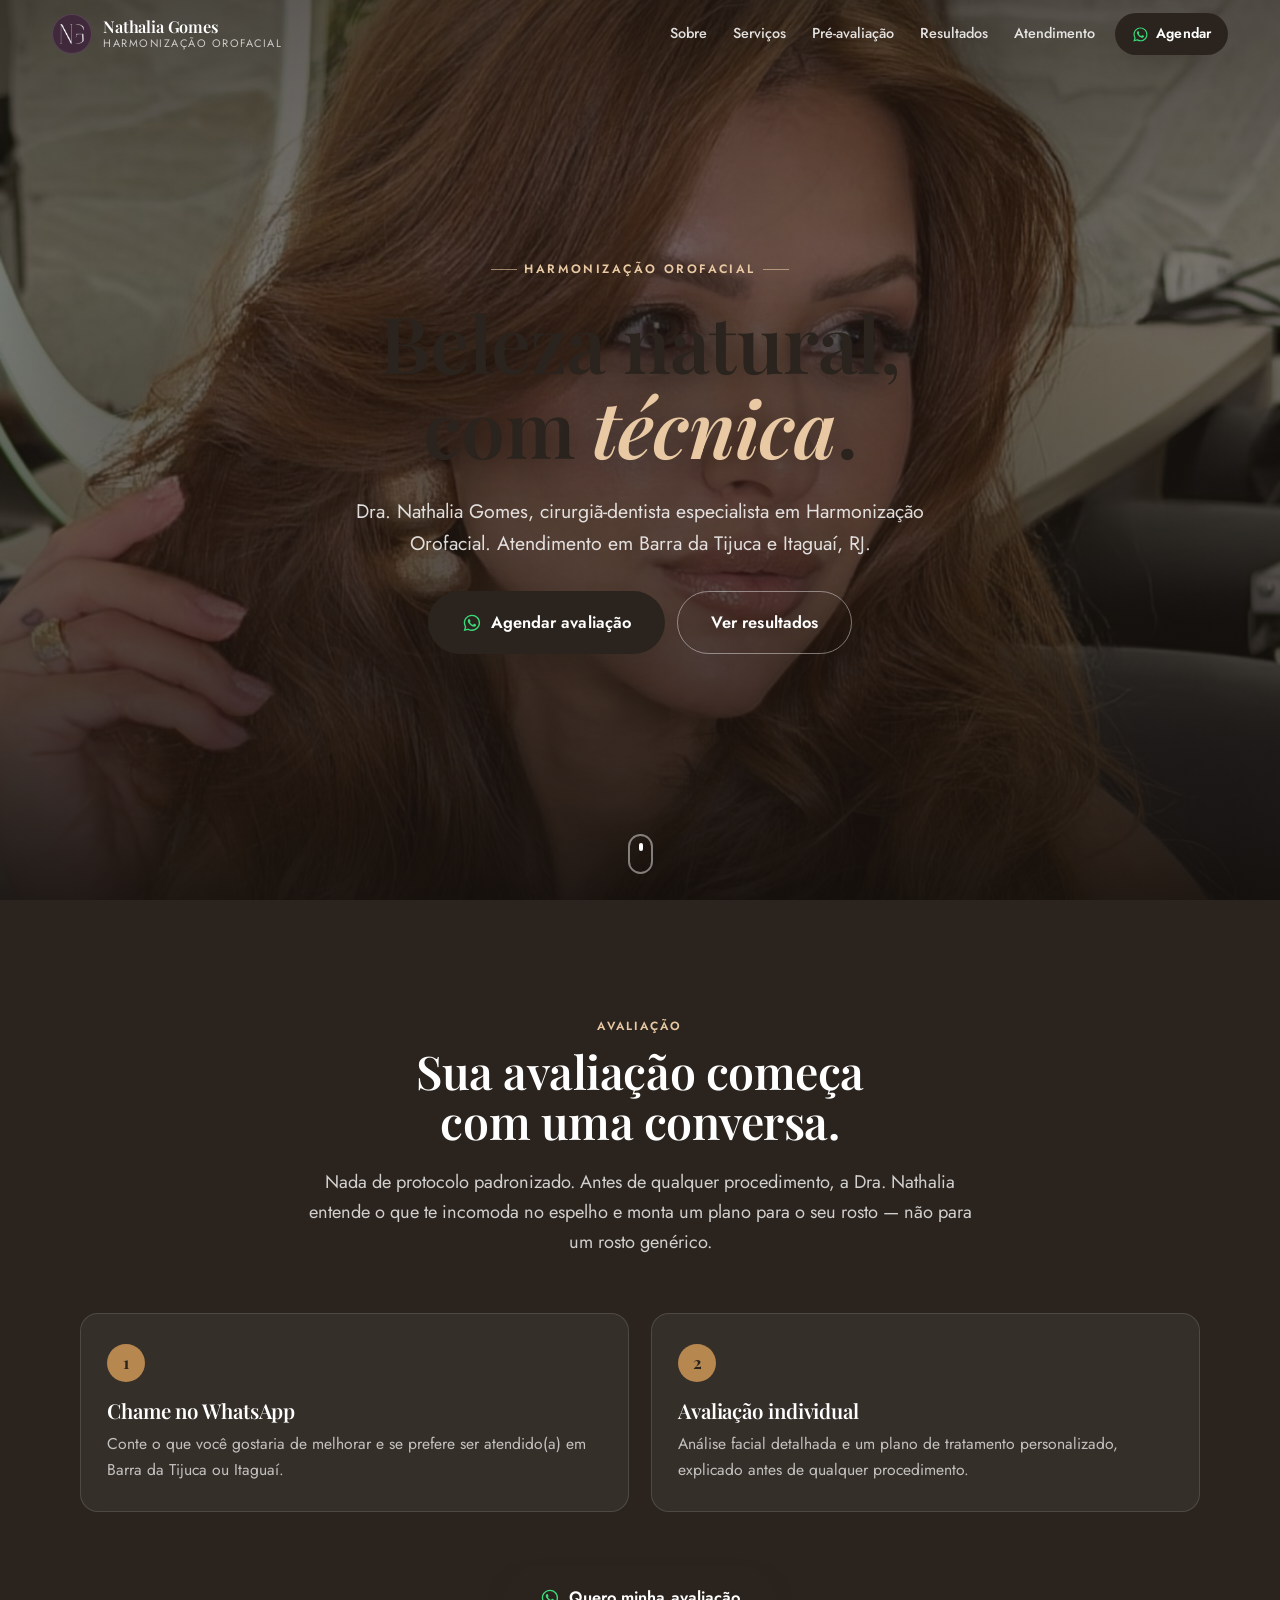
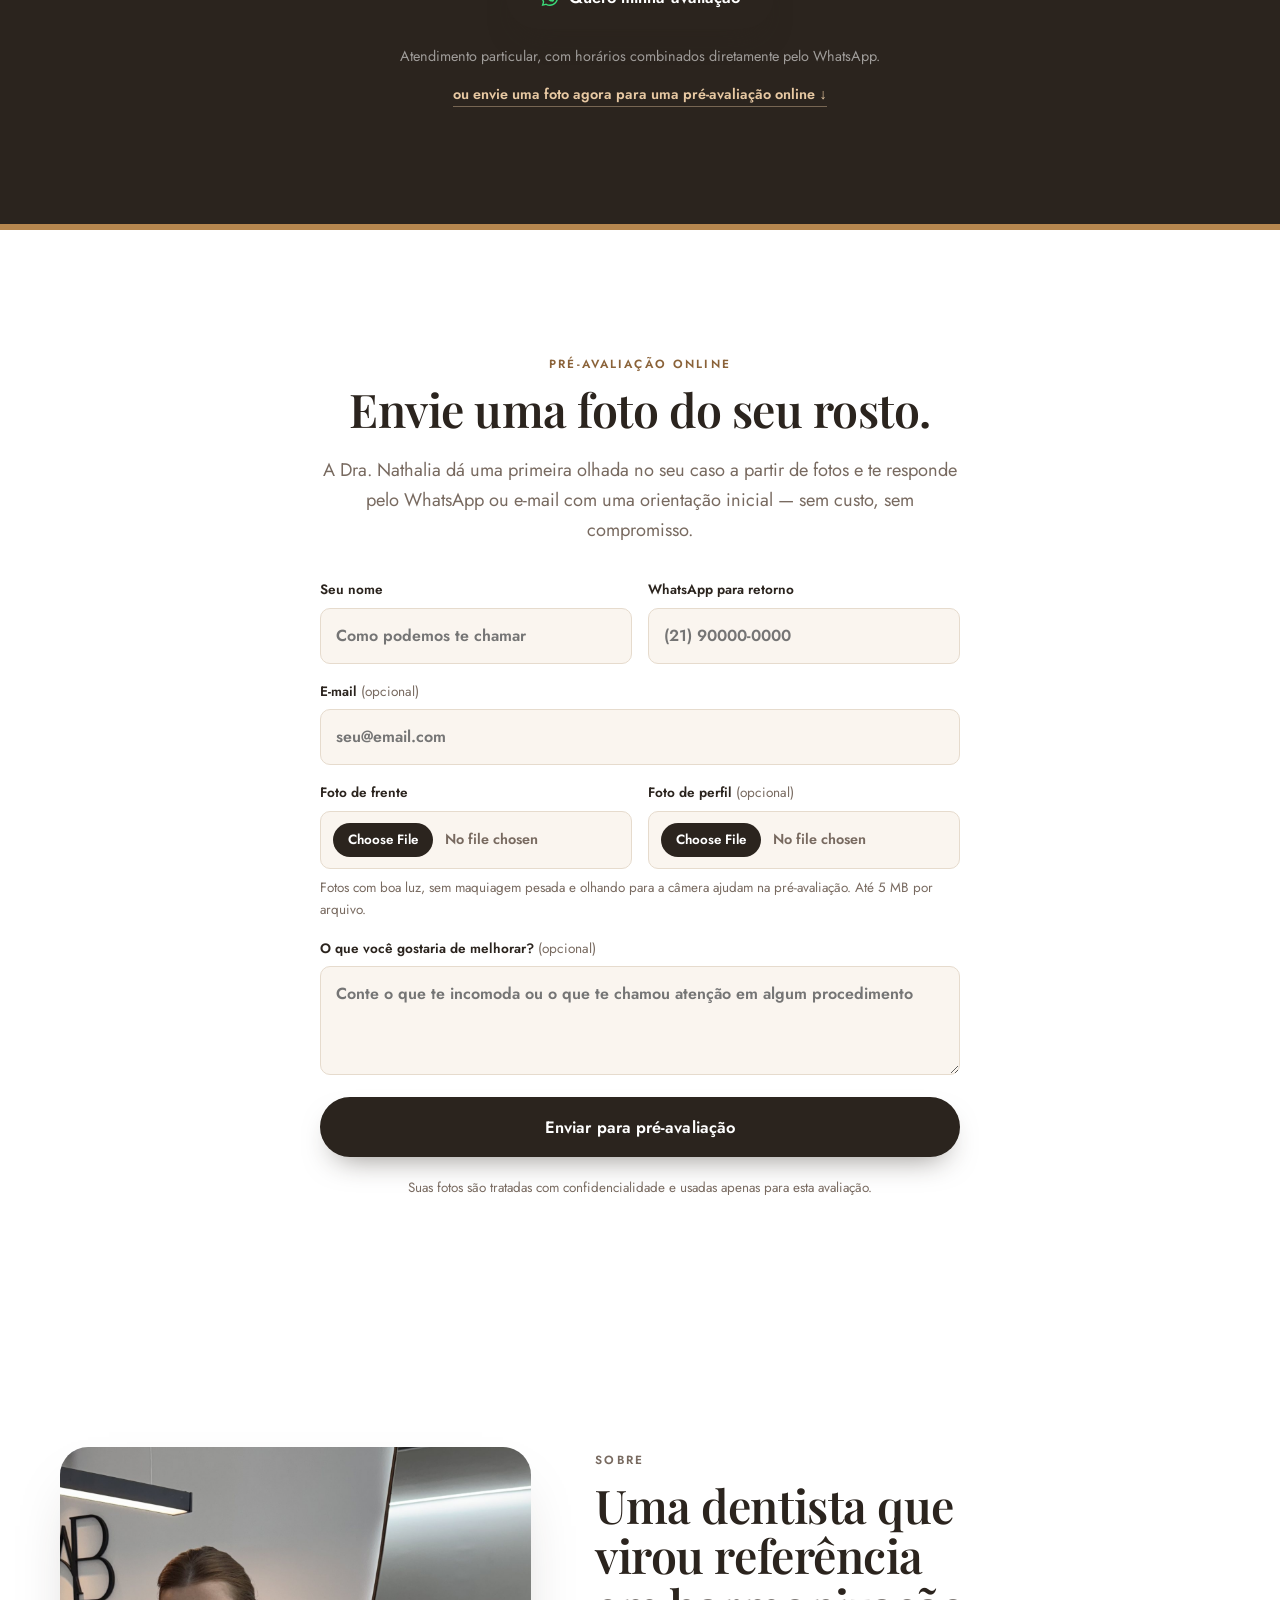
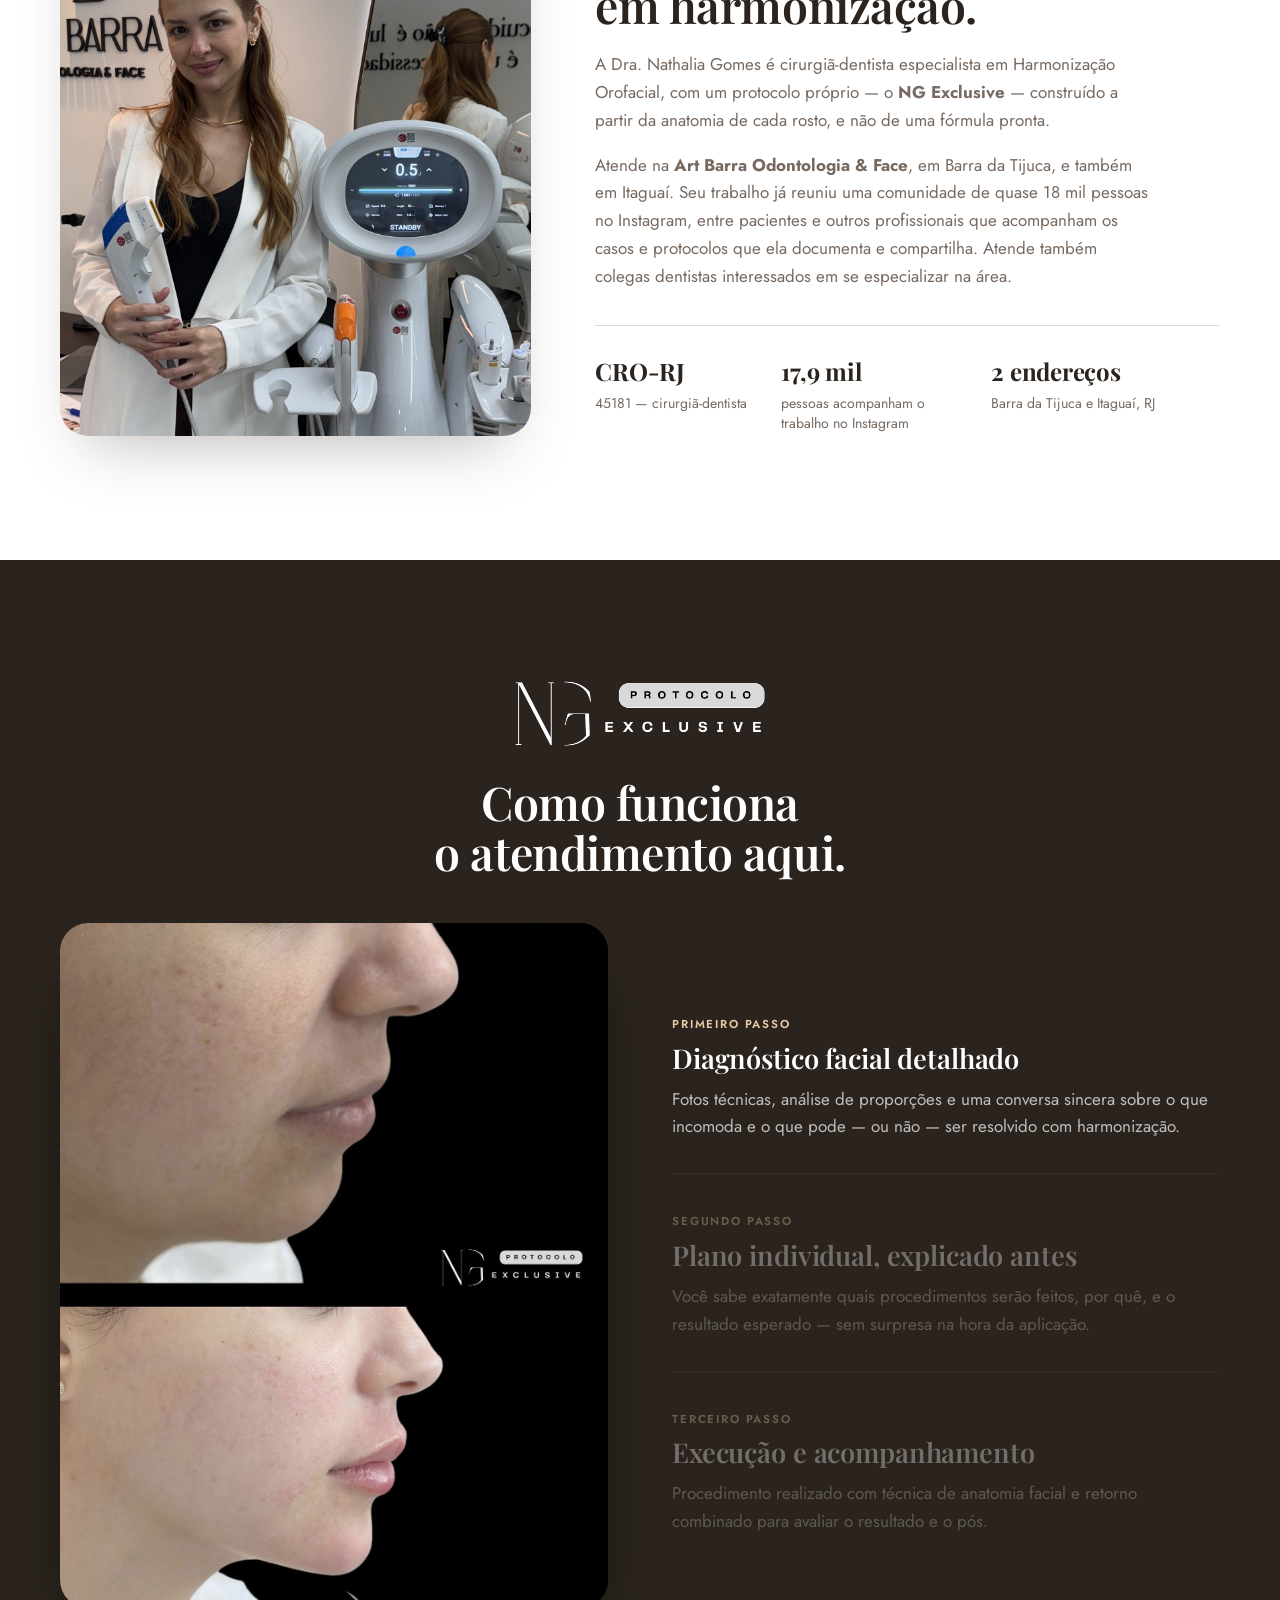
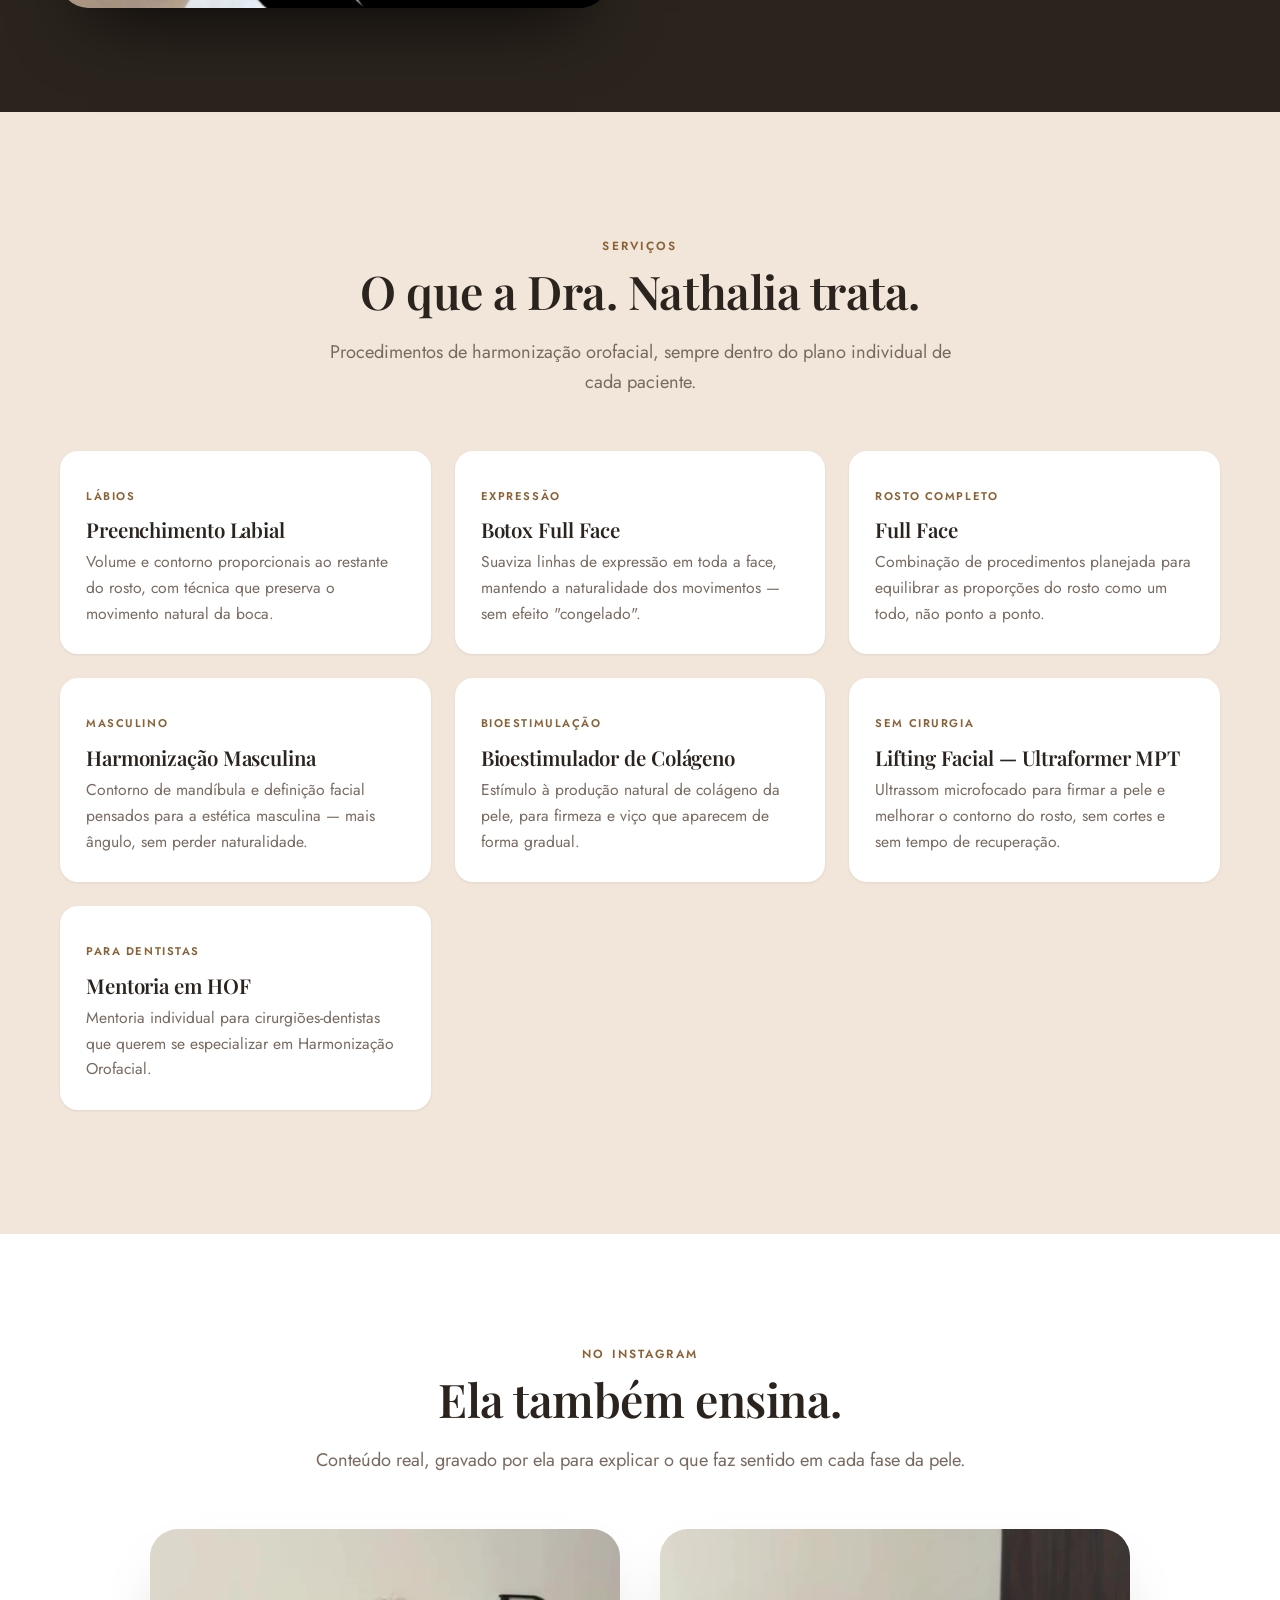
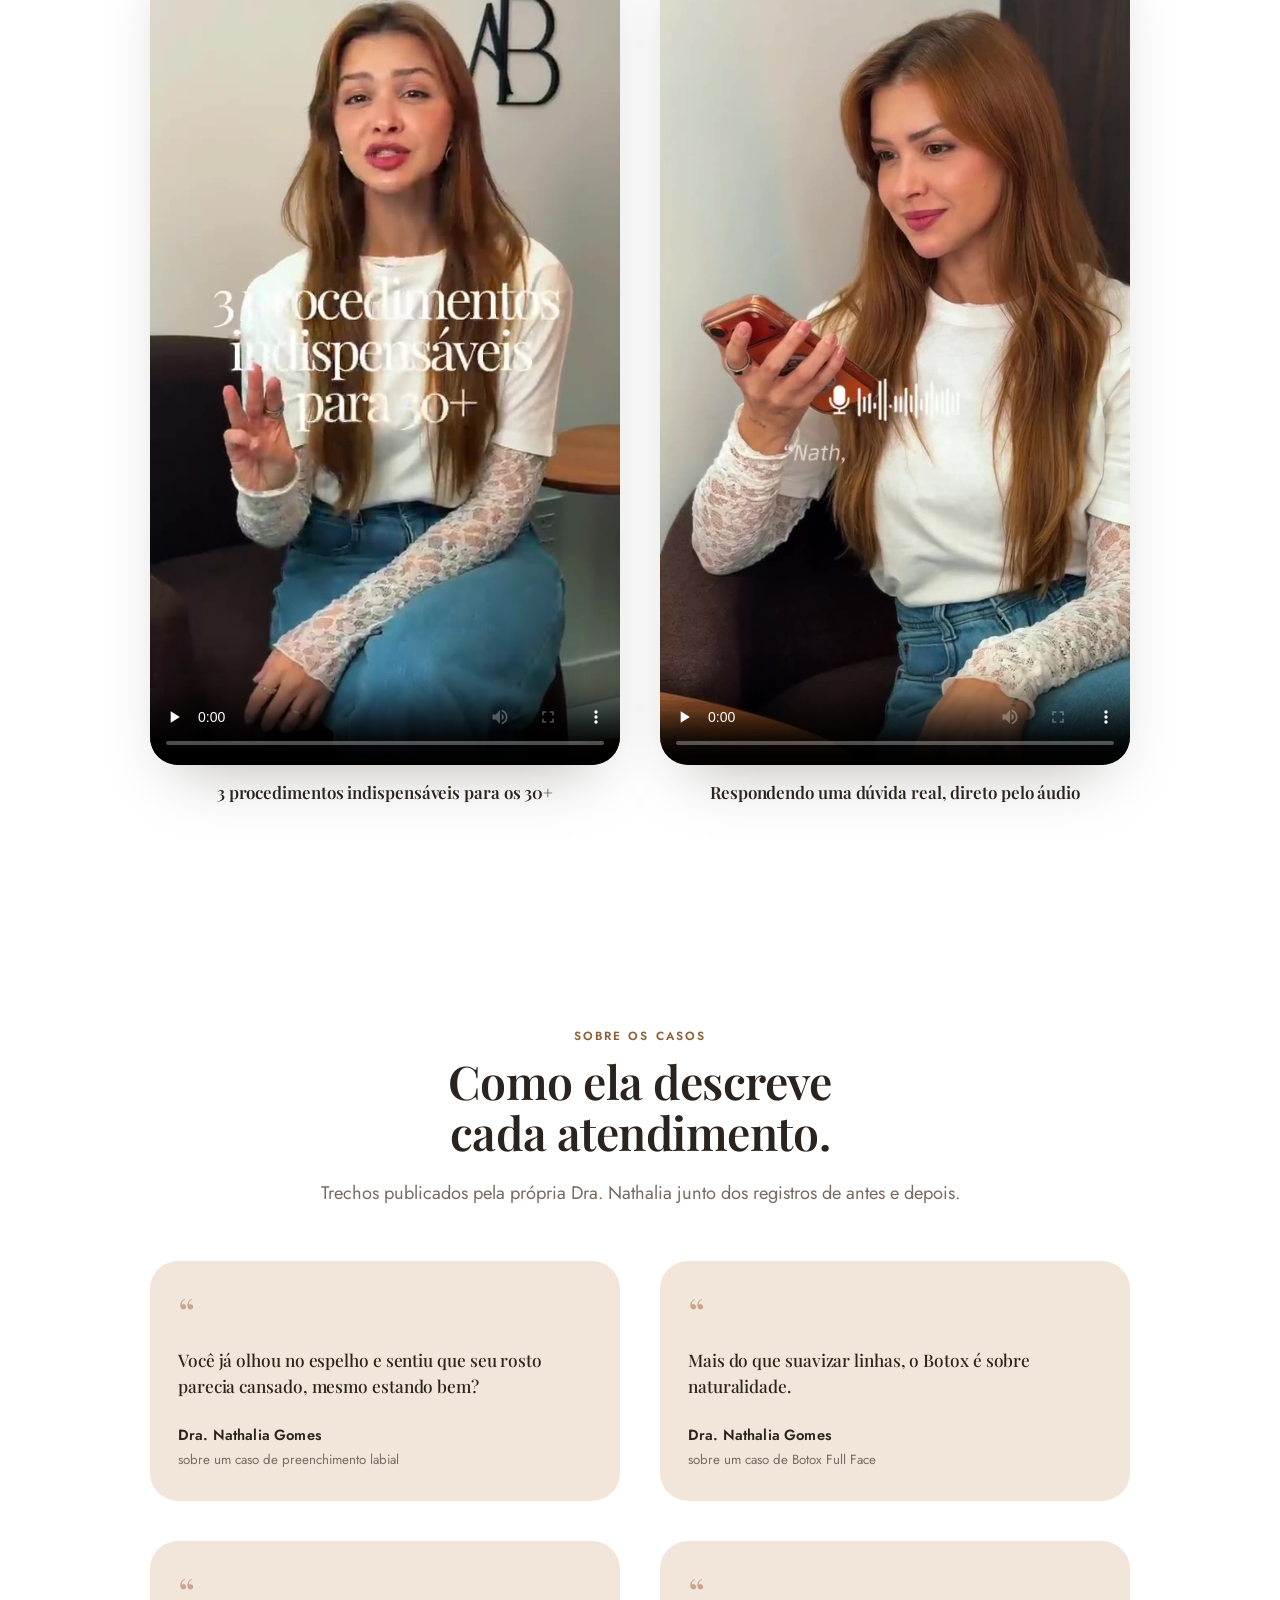
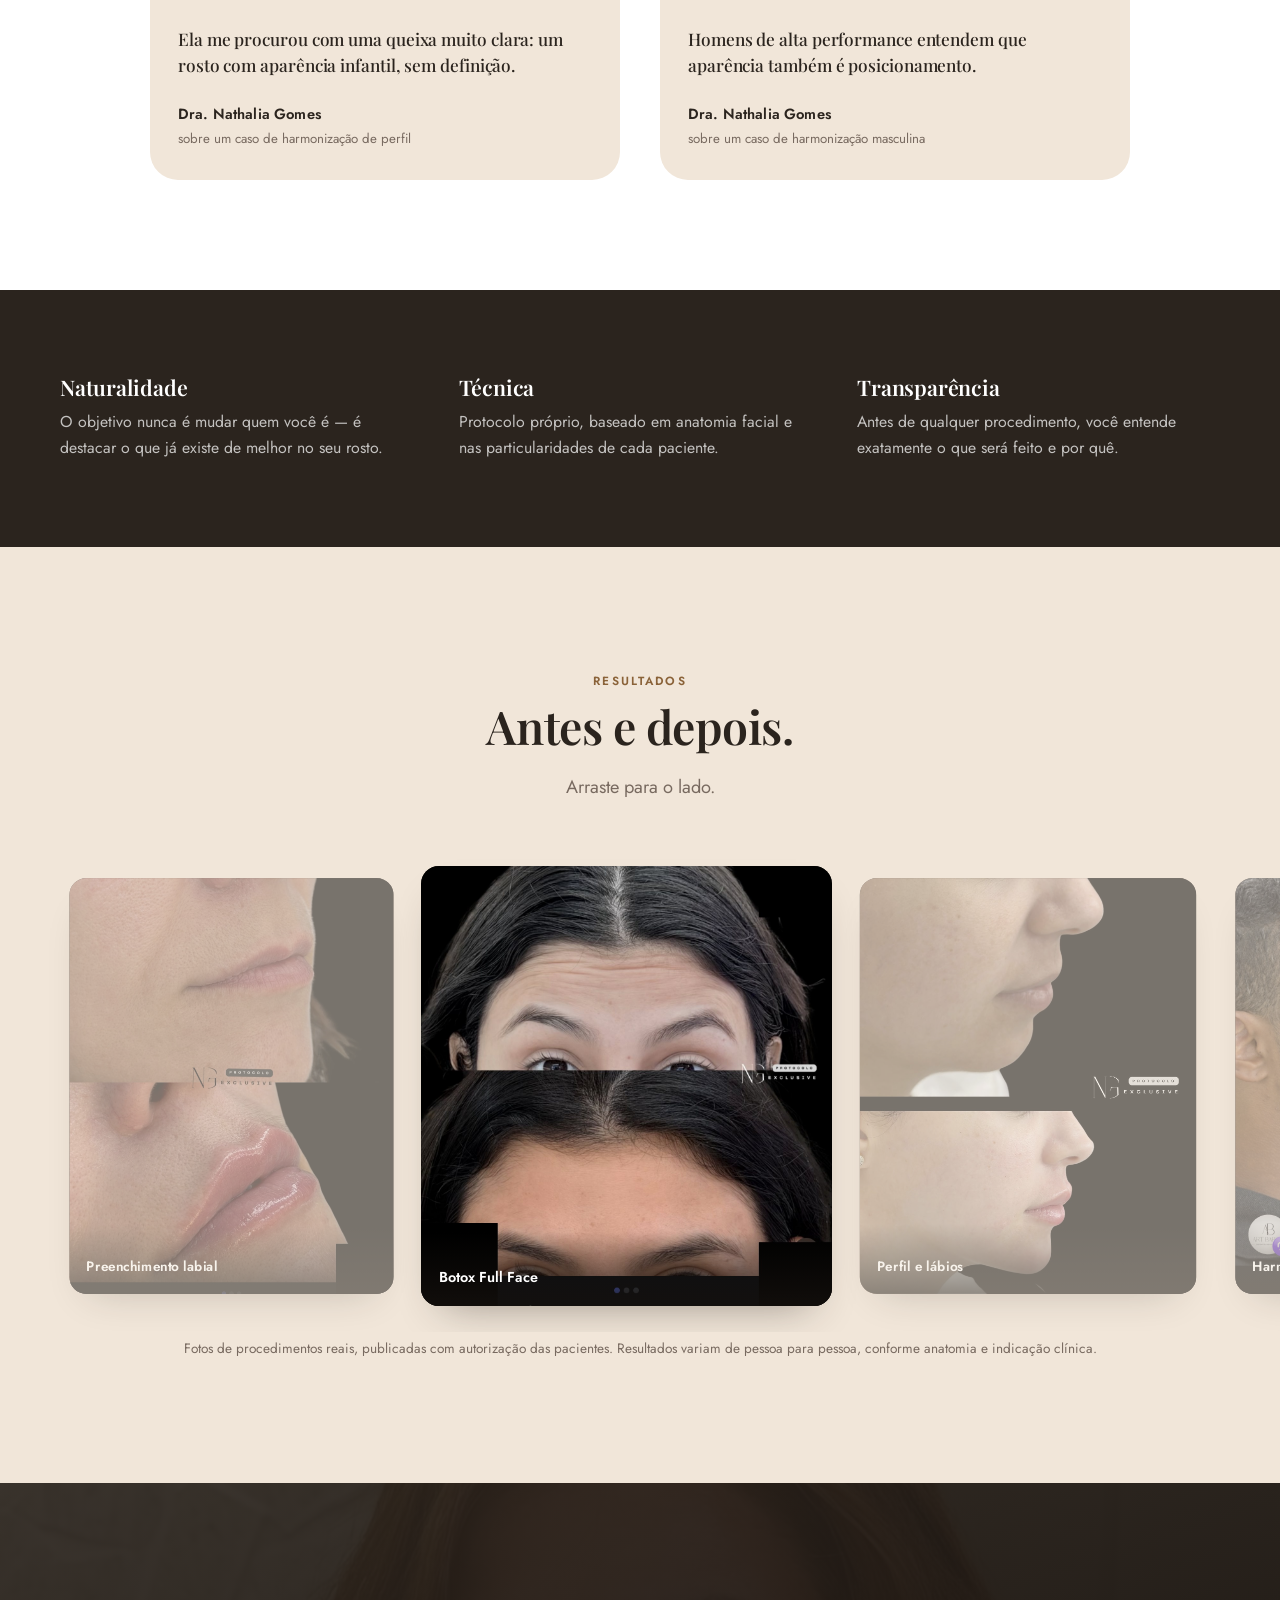
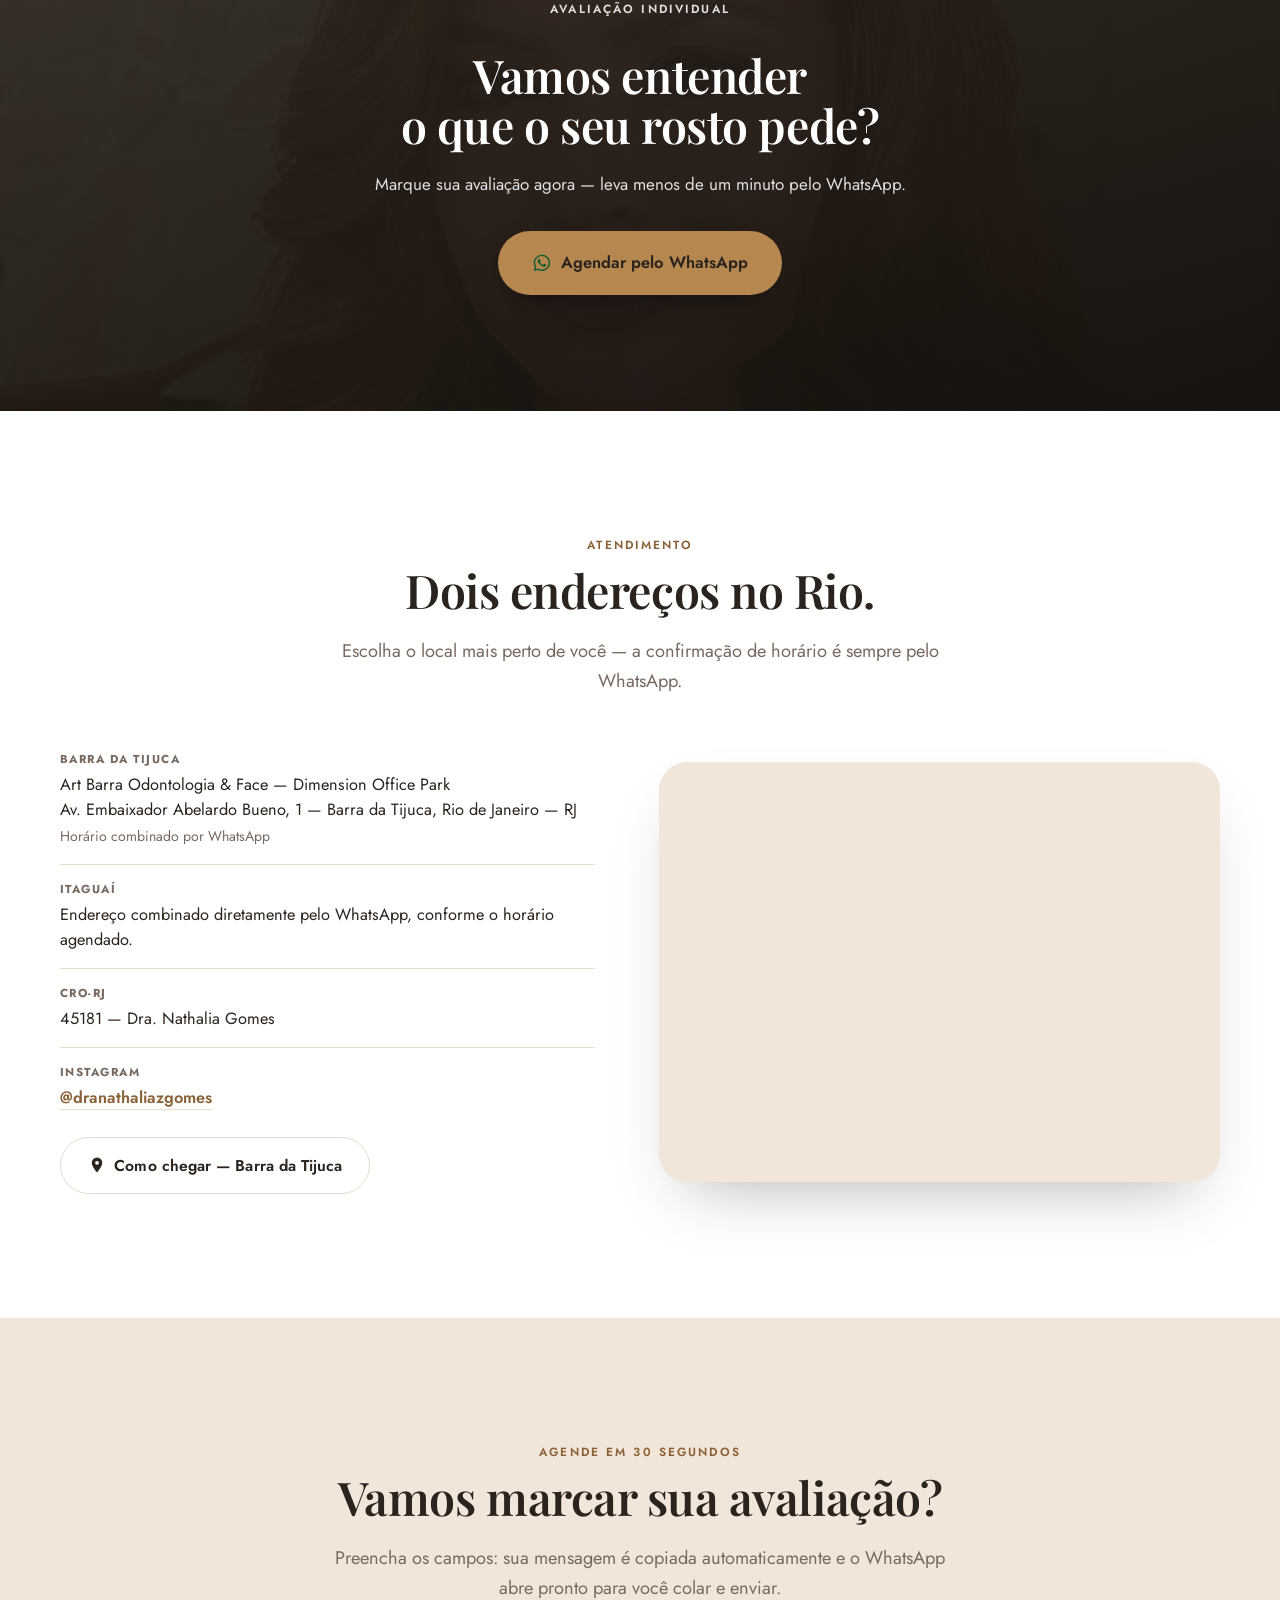
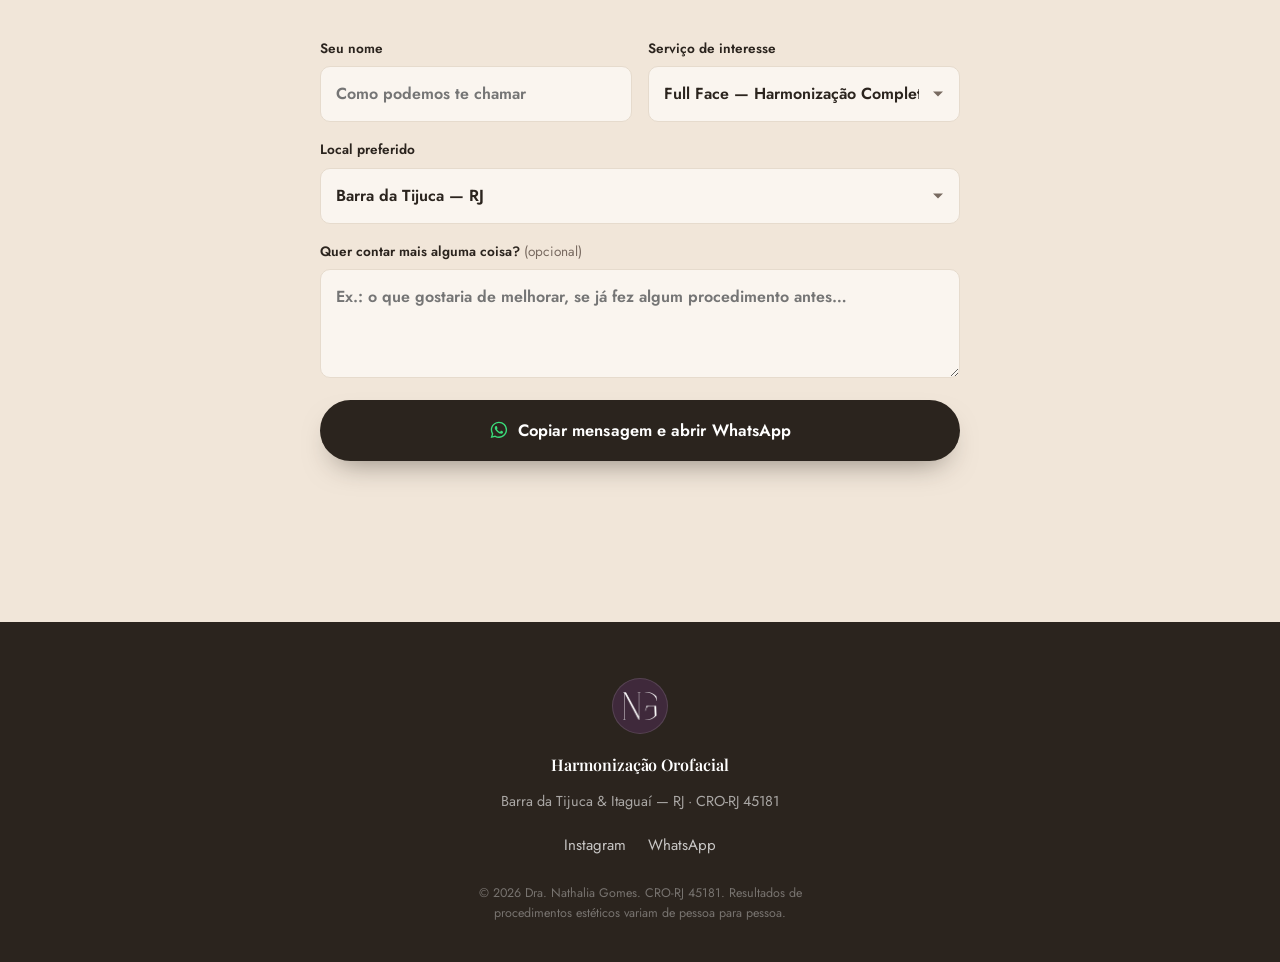
==== commit ce0567cb: "Leva a paleta ameixa da logo para o cabeçalho e nomeia o Ultraformer MPT O cabeçalho (nav e menu mob" ====
--- a/harmonizacao-facial/index.html
+++ b/harmonizacao-facial/index.html
@@ -185,7 +185,7 @@
     <div class="about__grid">
       <figure class="about__media reveal" data-reveal>
         <img src="assets/img/fotos/dra-nathalia-clinica.jpg"
-             alt="Dra. Nathalia Gomes na Art Barra Odontologia &amp; Face, com equipamento de ultrassom microfocado"
+             alt="Dra. Nathalia Gomes na Art Barra Odontologia &amp; Face, com o aparelho Ultraformer MPT"
              width="1400" height="2489" loading="lazy" decoding="async">
       </figure>
       <div class="about__text reveal" data-reveal>
@@ -289,7 +289,7 @@
       </article>
       <article class="prog reveal" data-reveal>
         <span class="prog__tag">Sem cirurgia</span>
-        <h3>Lifting Facial</h3>
+        <h3>Lifting Facial — Ultraformer MPT</h3>
         <p>Ultrassom microfocado para firmar a pele e melhorar o contorno do rosto, sem cortes e sem tempo de recuperação.</p>
       </article>
       <article class="prog reveal" data-reveal>
--- a/harmonizacao-facial/assets/css/styles.css
+++ b/harmonizacao-facial/assets/css/styles.css
@@ -15,6 +15,8 @@
   --gold:#b6874f;
   --gold-deep:#8a6238;
   --blush:#c9a58d;
+  --plum:#3f293b;
+  --plum-deep:#2a1a27;
   --paper:#ffffff;
   --line:#e6dbcd;
   --muted:#786a60;
@@ -141,10 +143,10 @@
   transition:background-color .4s var(--ease),backdrop-filter .4s var(--ease),box-shadow .4s var(--ease);
 }
 .nav.is-solid{
-  background:rgba(250,245,239,.86);
+  background:linear-gradient(180deg,rgba(63,41,59,.92),rgba(42,26,39,.92));
   -webkit-backdrop-filter:saturate(160%) blur(18px);
   backdrop-filter:saturate(160%) blur(18px);
-  box-shadow:0 1px 0 rgba(43,36,30,.08);
+  box-shadow:0 1px 0 rgba(255,255,255,.08);
 }
 .nav__inner{
   max-width:1220px;margin:0 auto;padding:0 22px;
@@ -154,26 +156,22 @@
 .nav__mark{
   width:40px;height:40px;border-radius:50%;flex:none;
   display:flex;align-items:center;justify-content:center;
-  background:var(--ink);color:#f1e0c8;
+  background:var(--plum);color:#f1e0c8;
   font-family:var(--display);font-size:1.05rem;font-weight:600;
+  box-shadow:0 0 0 1px rgba(255,255,255,.12) inset;
 }
 .nav__mark img{width:60%;height:auto;display:block;}
-.nav.is-solid .nav__mark{background:var(--gold-deep);color:#fff;}
 .nav__name{
   font-family:var(--display);font-weight:600;font-size:1.02rem;color:#fff;
   letter-spacing:-.01em;line-height:1.1;
-  transition:color .3s;
-}
-.nav.is-solid .nav__name{color:var(--ink);}
+}
 .nav__name em{font-style:normal;font-weight:400;opacity:.72;display:block;font-size:.68rem;letter-spacing:.14em;text-transform:uppercase;font-family:var(--body);margin-top:2px;}
 .nav__links{display:flex;gap:26px;margin-left:auto;}
 .nav__links a{
   font-family:var(--body);font-size:.9rem;font-weight:500;
   color:rgba(255,255,255,.86);transition:color .2s;
 }
-.nav.is-solid .nav__links a{color:var(--ink-soft);}
-.nav__links a:hover{color:#fff;}
-.nav.is-solid .nav__links a:hover{color:var(--gold-deep);}
+.nav__links a:hover{color:var(--gold);}
 .nav__cta{flex:none;}
 
 .nav__toggle{
@@ -183,9 +181,8 @@
 }
 .nav__toggle span{
   display:block;height:2px;width:22px;margin:0 auto;border-radius:2px;background:#fff;
-  transition:transform .3s var(--ease),opacity .2s,background-color .3s;
-}
-.nav.is-solid .nav__toggle span{background:var(--ink);}
+  transition:transform .3s var(--ease),opacity .2s;
+}
 .nav__toggle[aria-expanded="true"] span:nth-child(1){transform:translateY(7px) rotate(45deg);}
 .nav__toggle[aria-expanded="true"] span:nth-child(2){opacity:0;}
 .nav__toggle[aria-expanded="true"] span:nth-child(3){transform:translateY(-7px) rotate(-45deg);}
@@ -193,7 +190,7 @@
 .nav__sheet{
   position:fixed;inset:calc(var(--nav-h) + var(--safe-top)) 0 0 0;
   display:flex;flex-direction:column;gap:2px;padding:18px 22px calc(28px + var(--safe-bottom));
-  background:rgba(43,36,30,.97);
+  background:linear-gradient(180deg,rgba(63,41,59,.98),rgba(42,26,39,.98));
   -webkit-backdrop-filter:blur(20px);backdrop-filter:blur(20px);
   opacity:0;transform:translateY(-10px);transition:opacity .3s var(--ease),transform .3s var(--ease);
   overflow-y:auto;
@@ -614,8 +611,9 @@
 .footer__mark{
   width:56px;height:56px;border-radius:50%;
   display:flex;align-items:center;justify-content:center;
-  background:rgba(255,255,255,.08);color:#f1e0c8;
+  background:var(--plum);color:#f1e0c8;
   font-family:var(--display);font-size:1.3rem;font-weight:600;
+  box-shadow:0 0 0 1px rgba(255,255,255,.12) inset;
 }
 .footer__mark img{width:60%;height:auto;display:block;}
 .footer__tag{
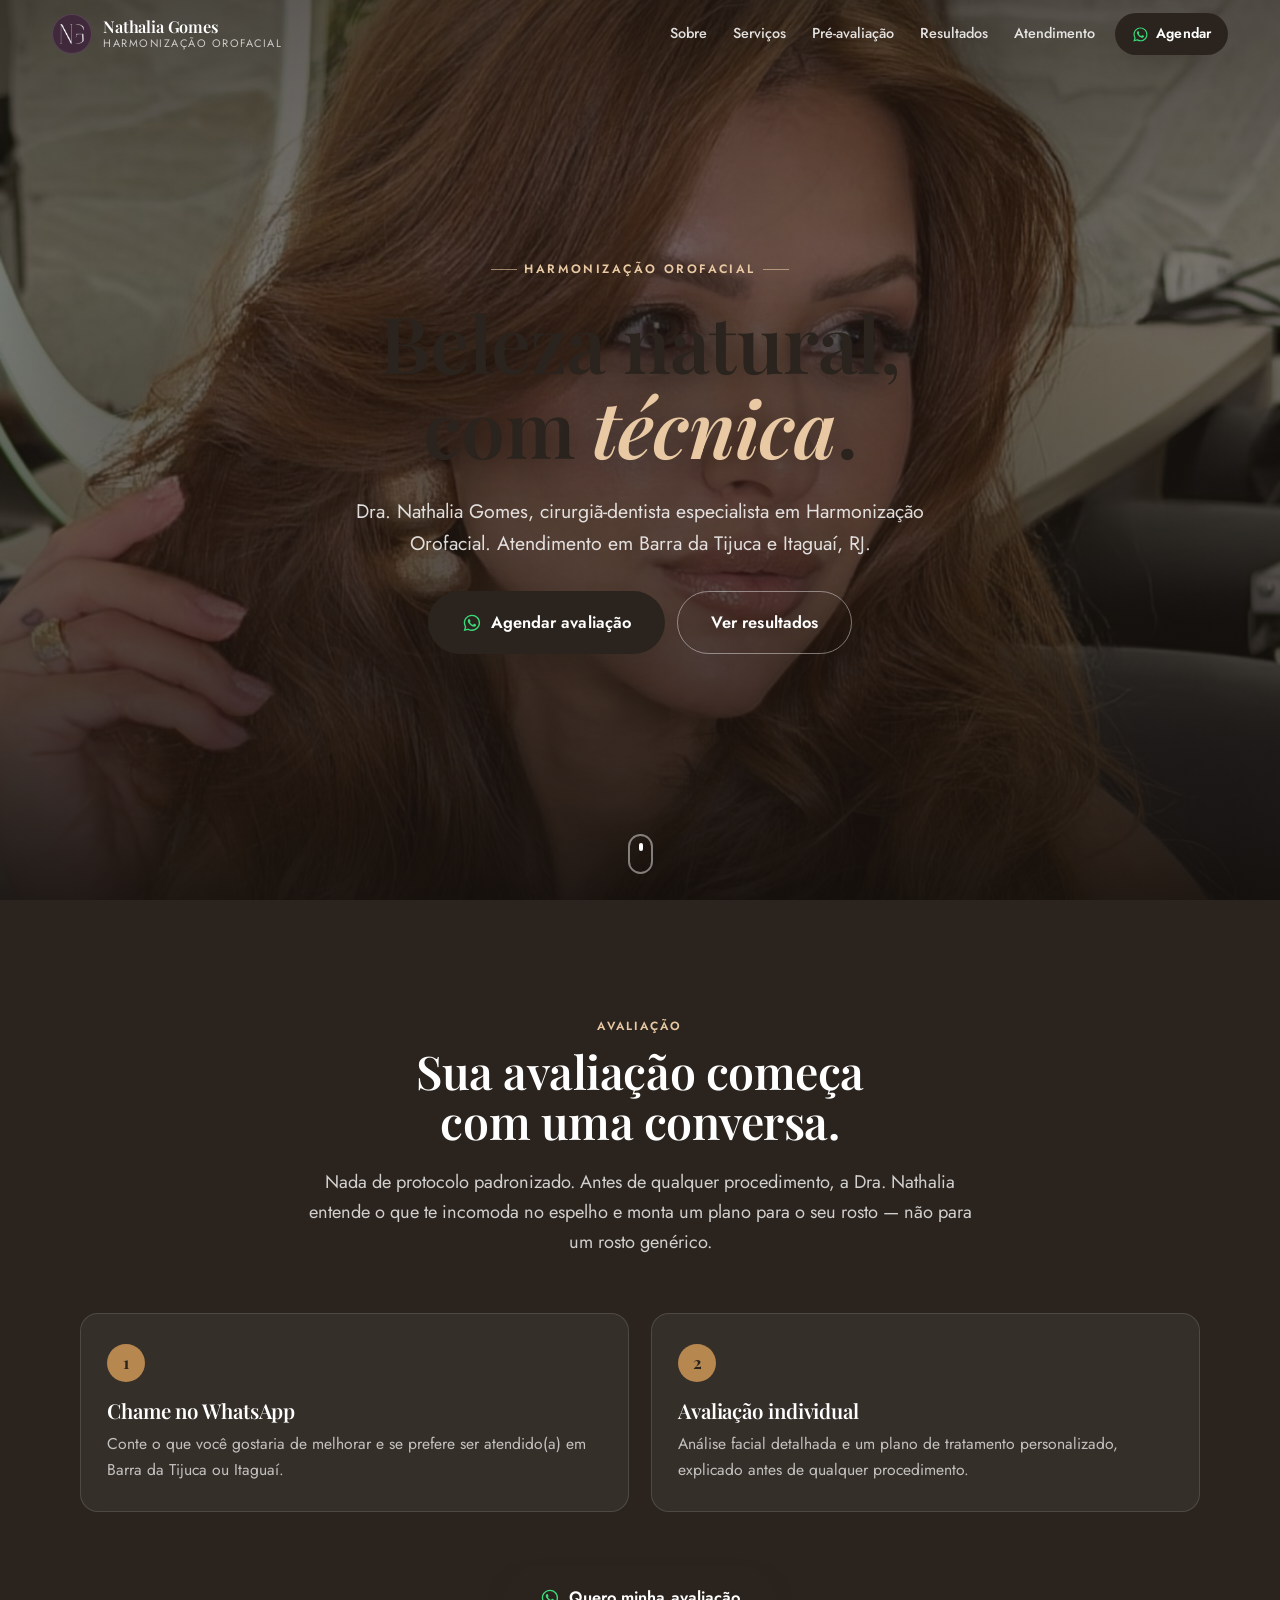
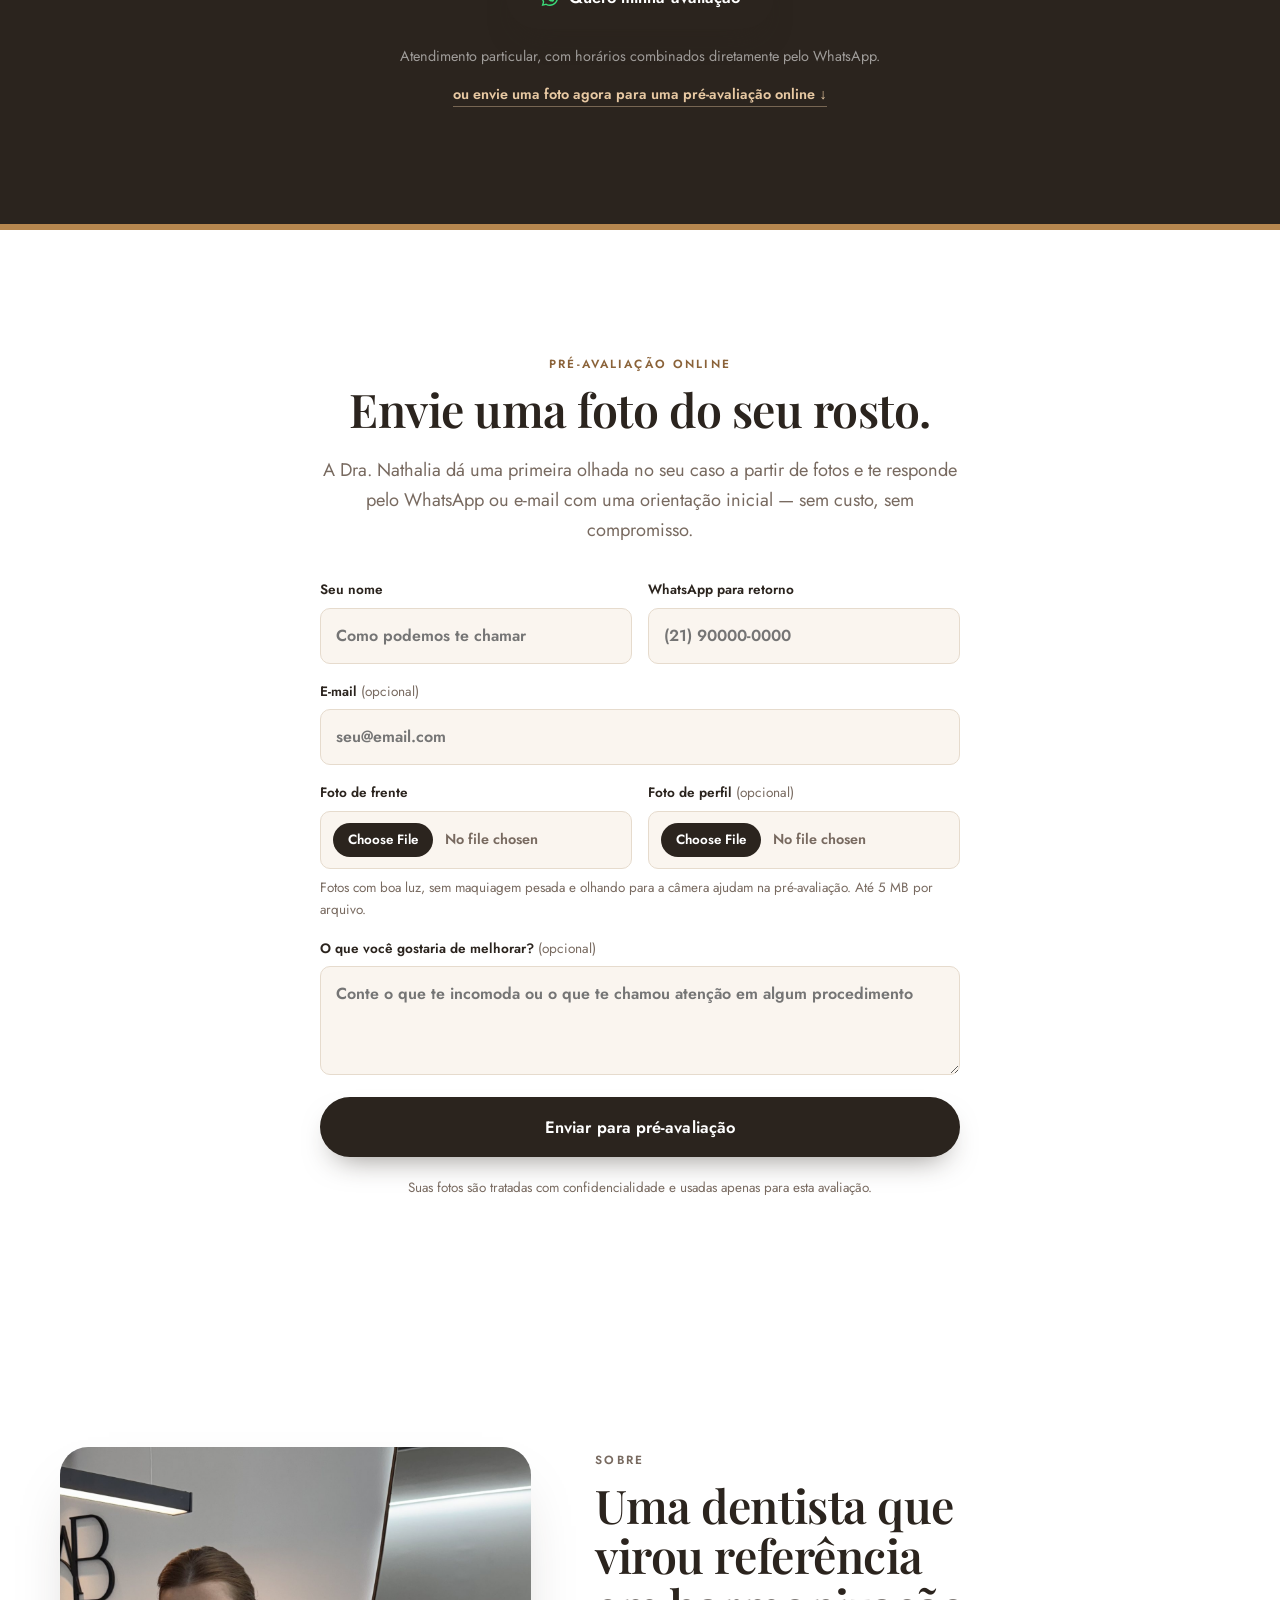
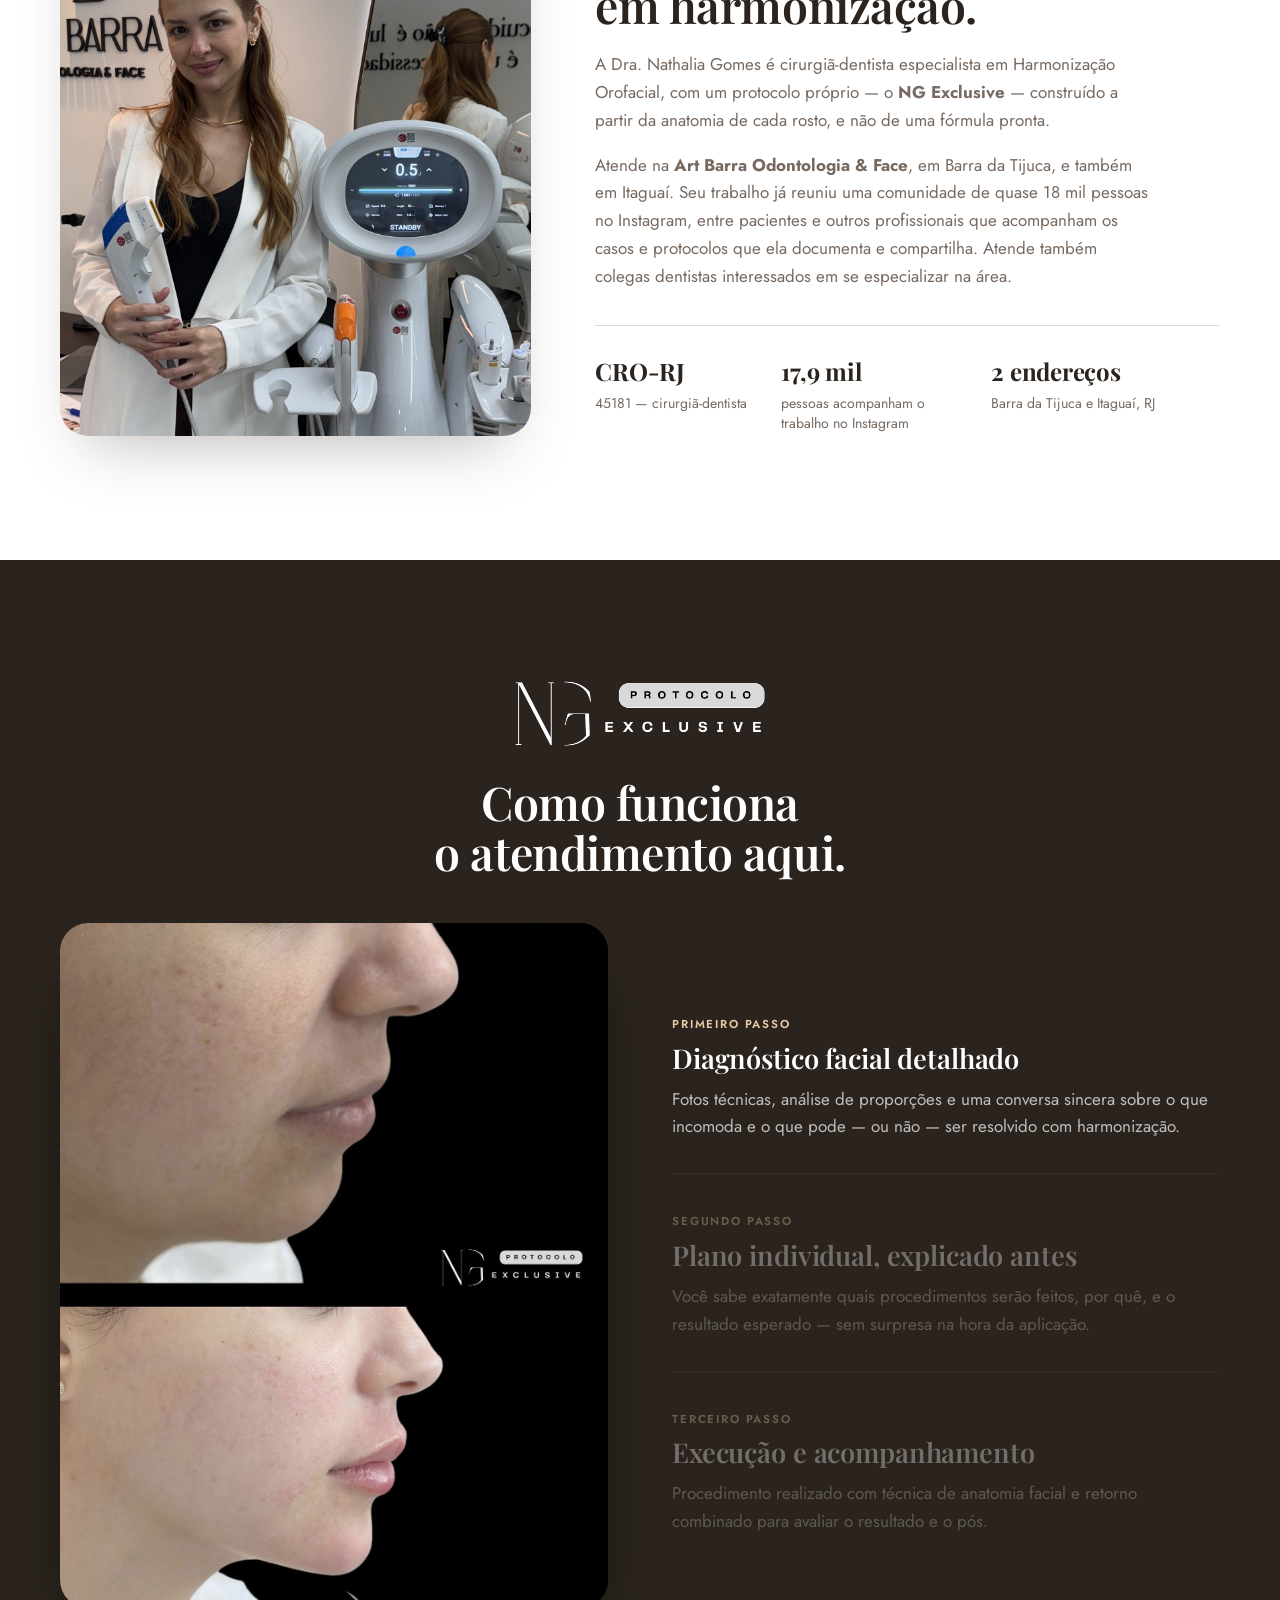
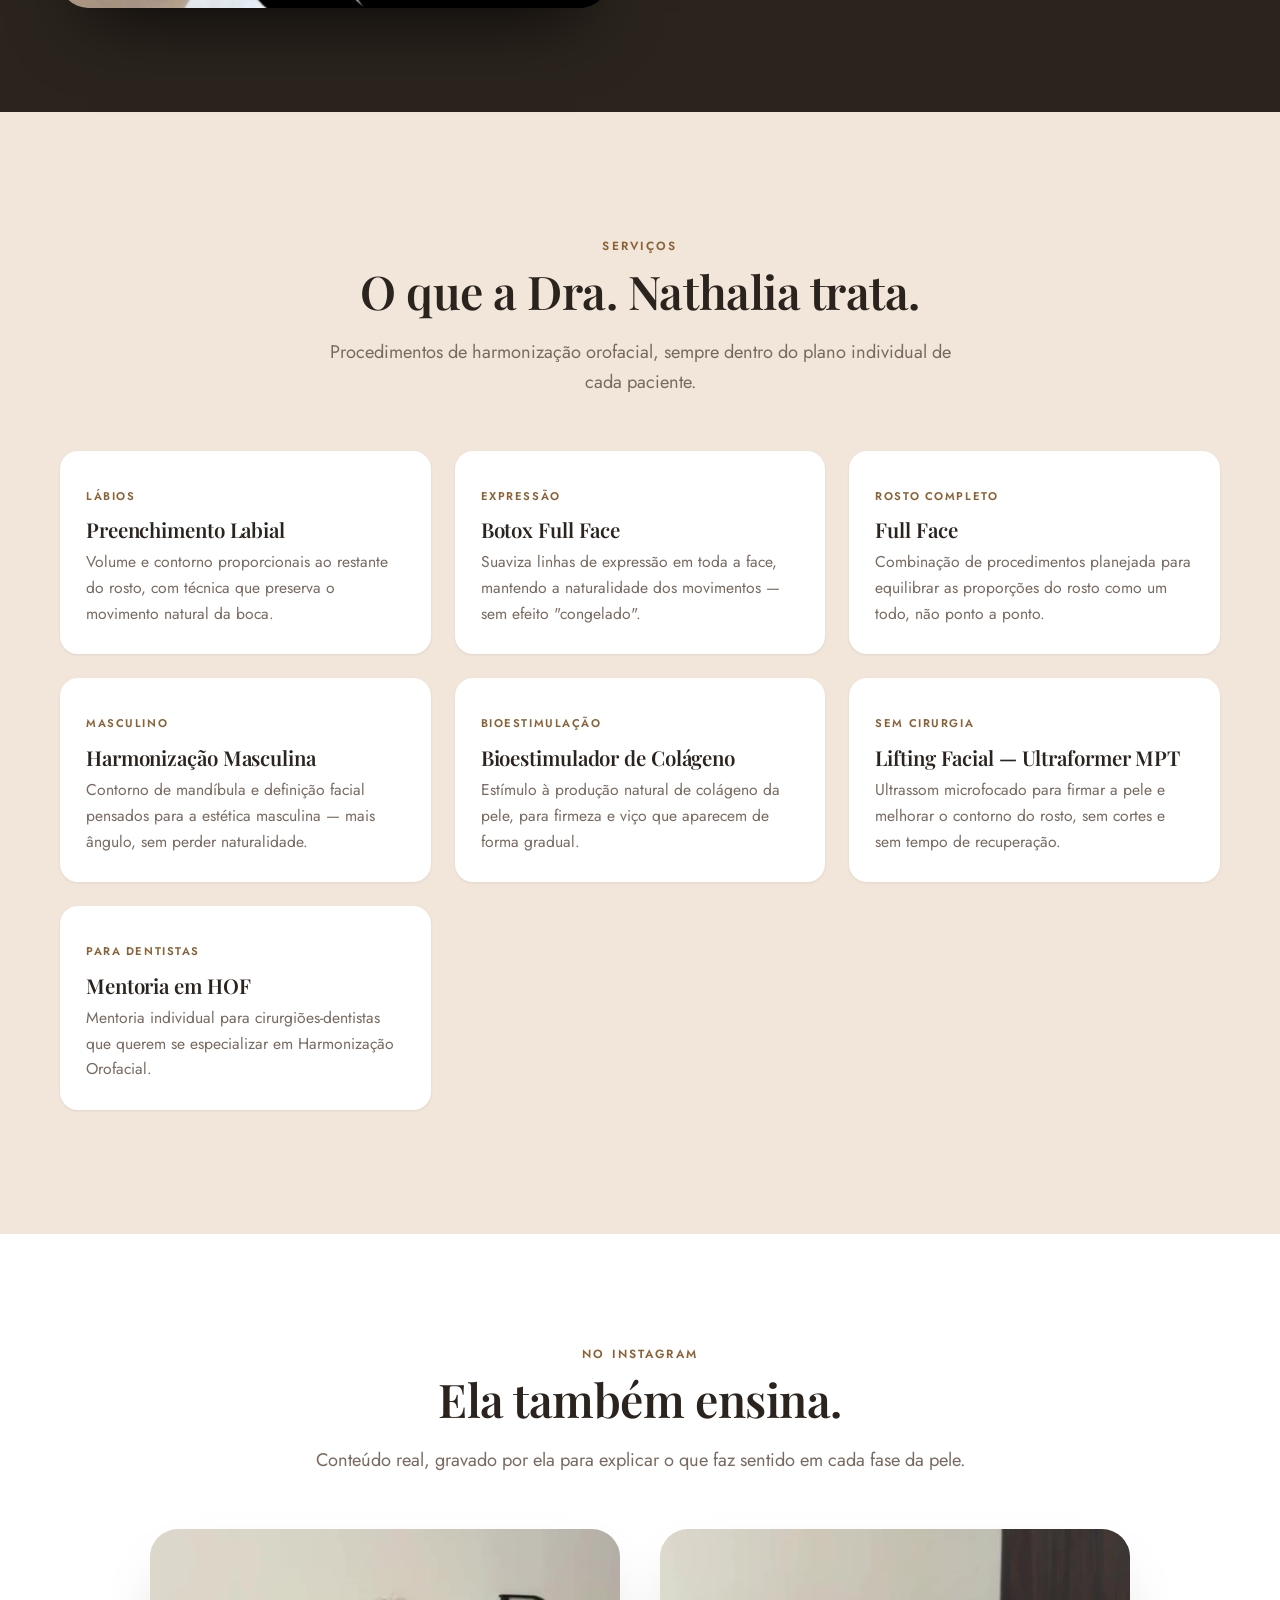
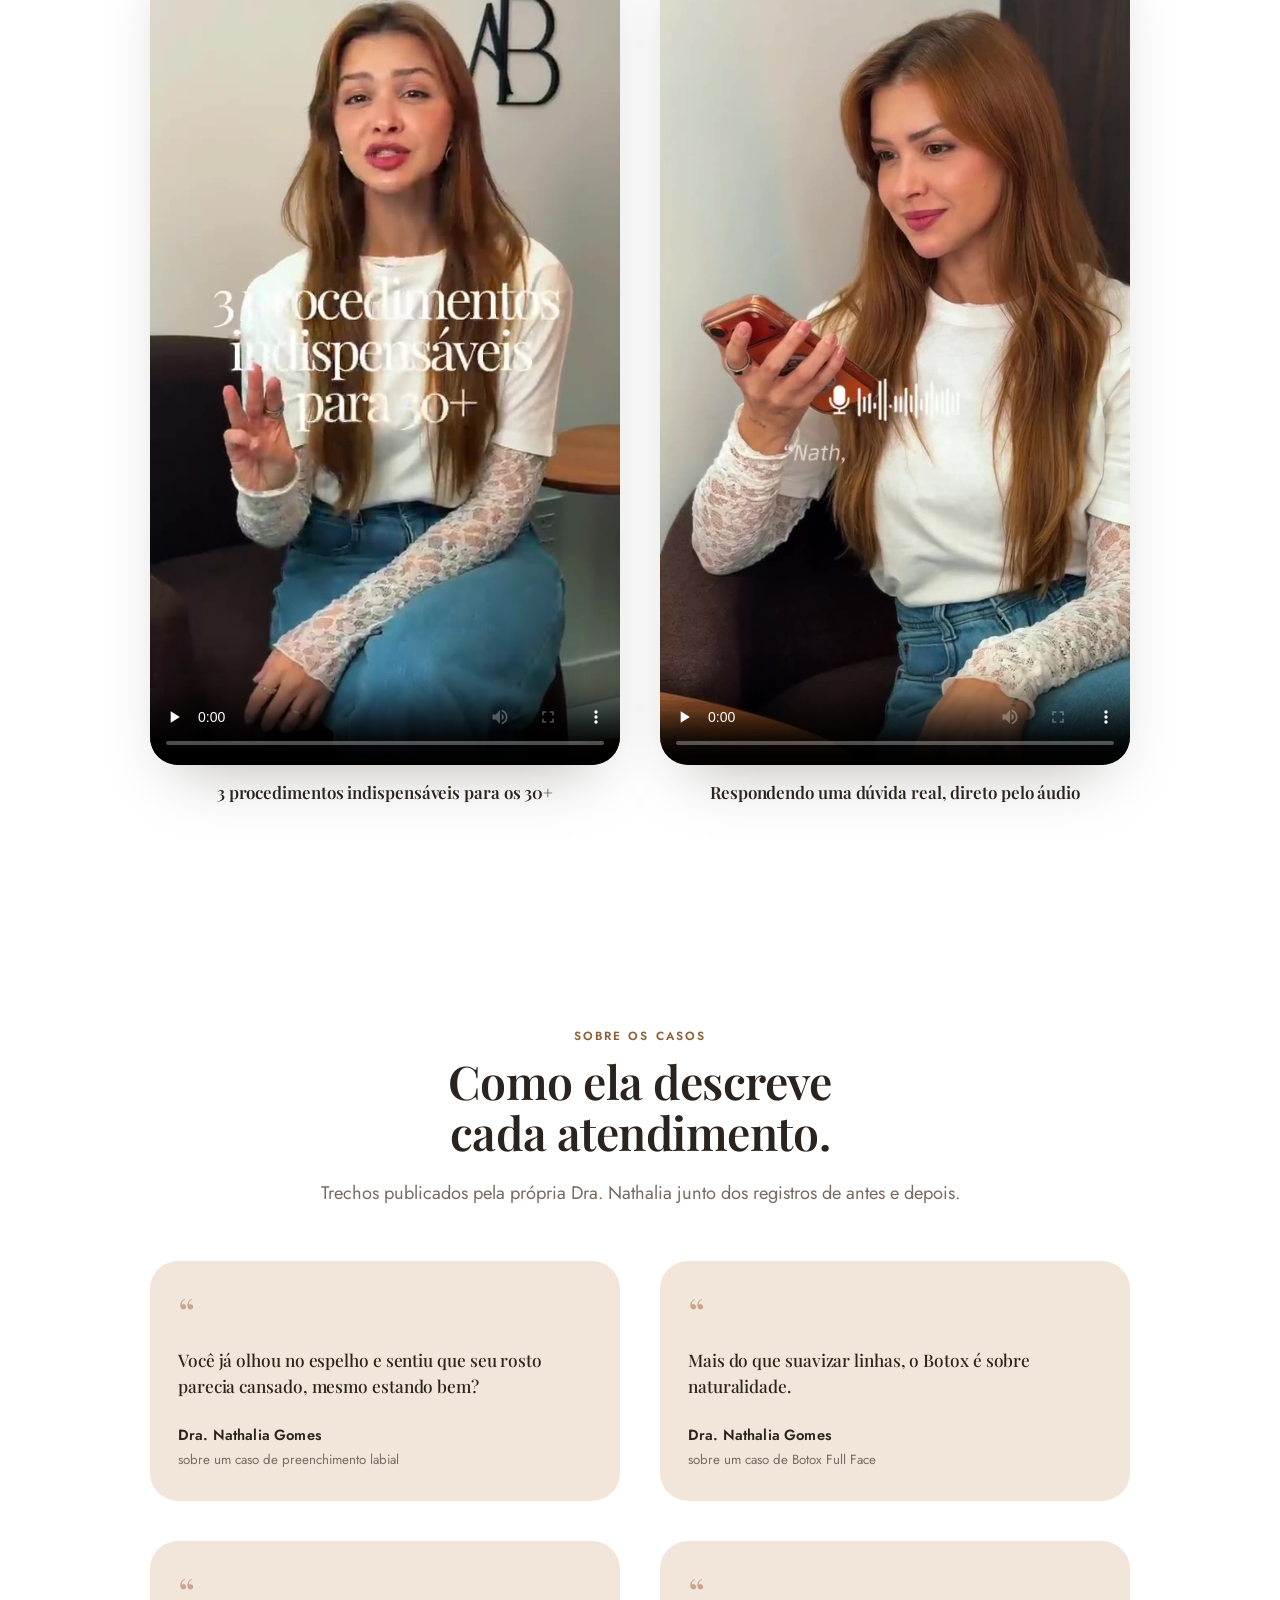
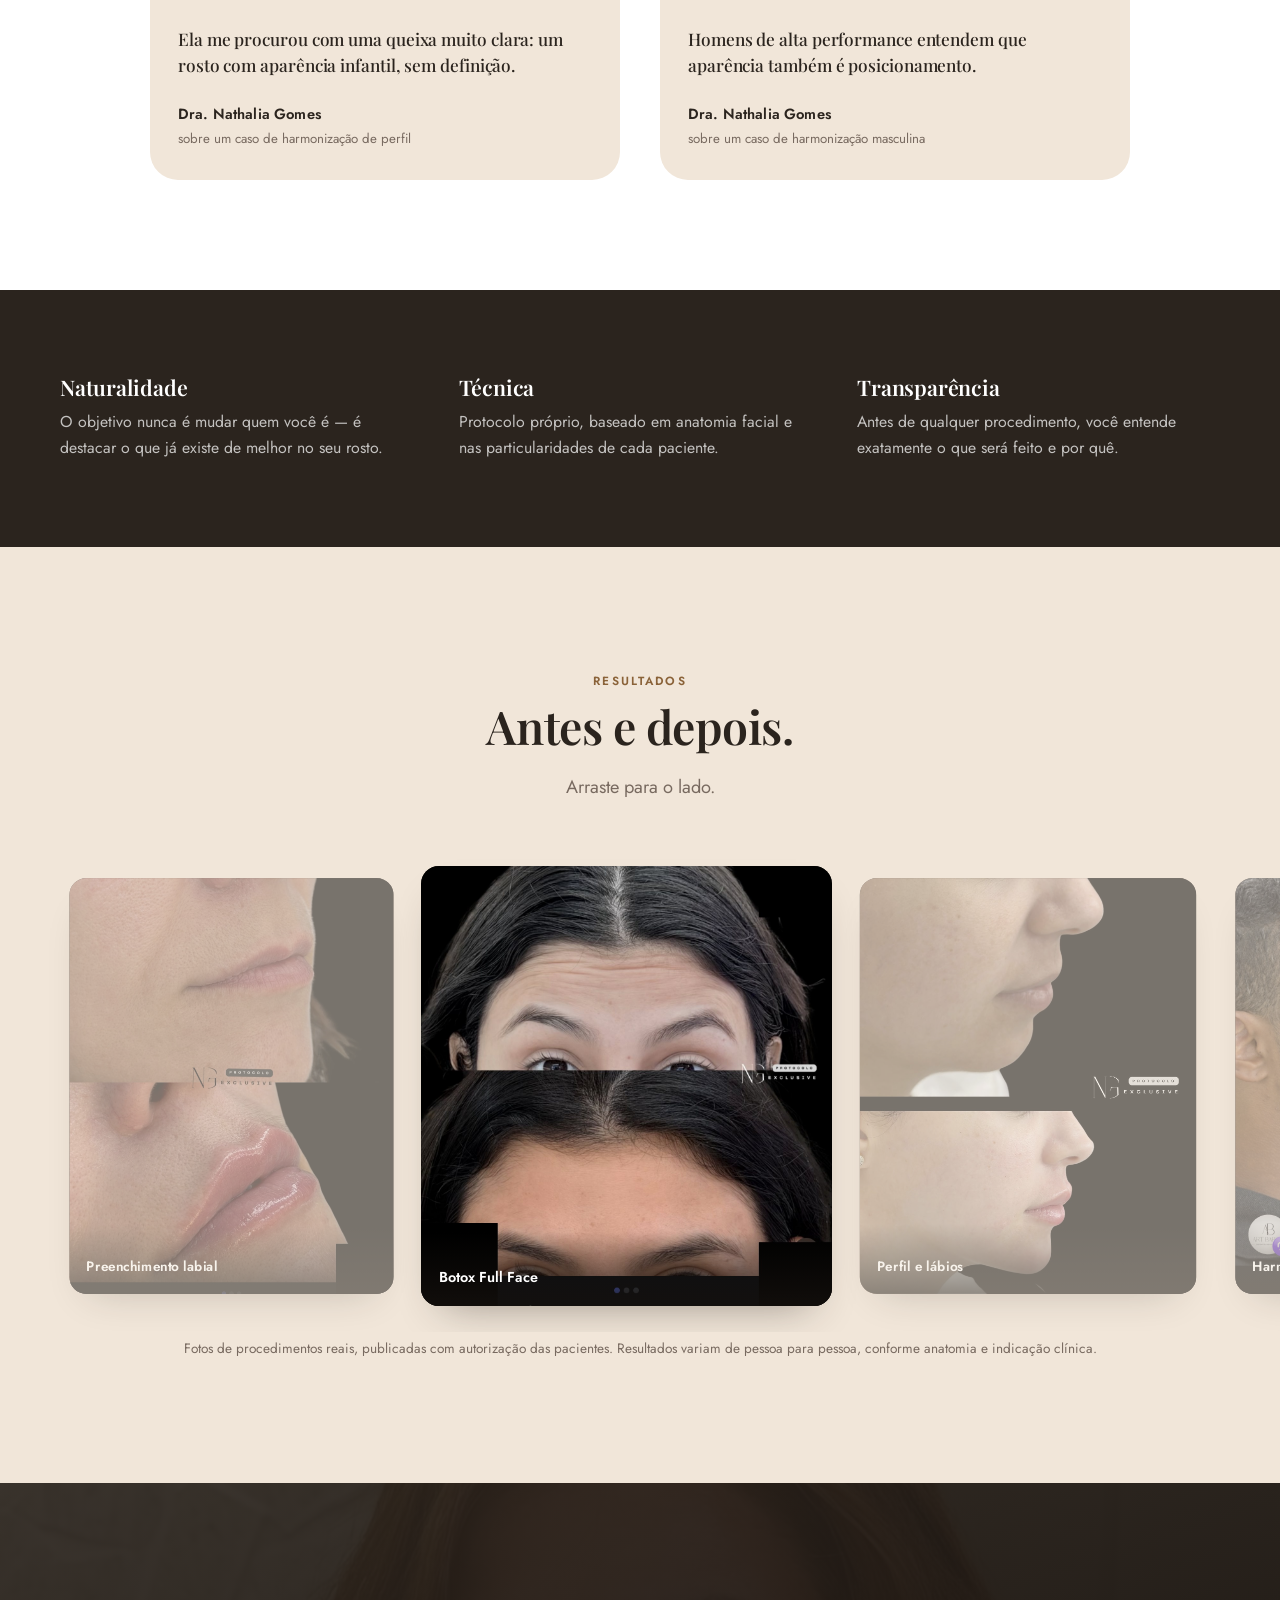
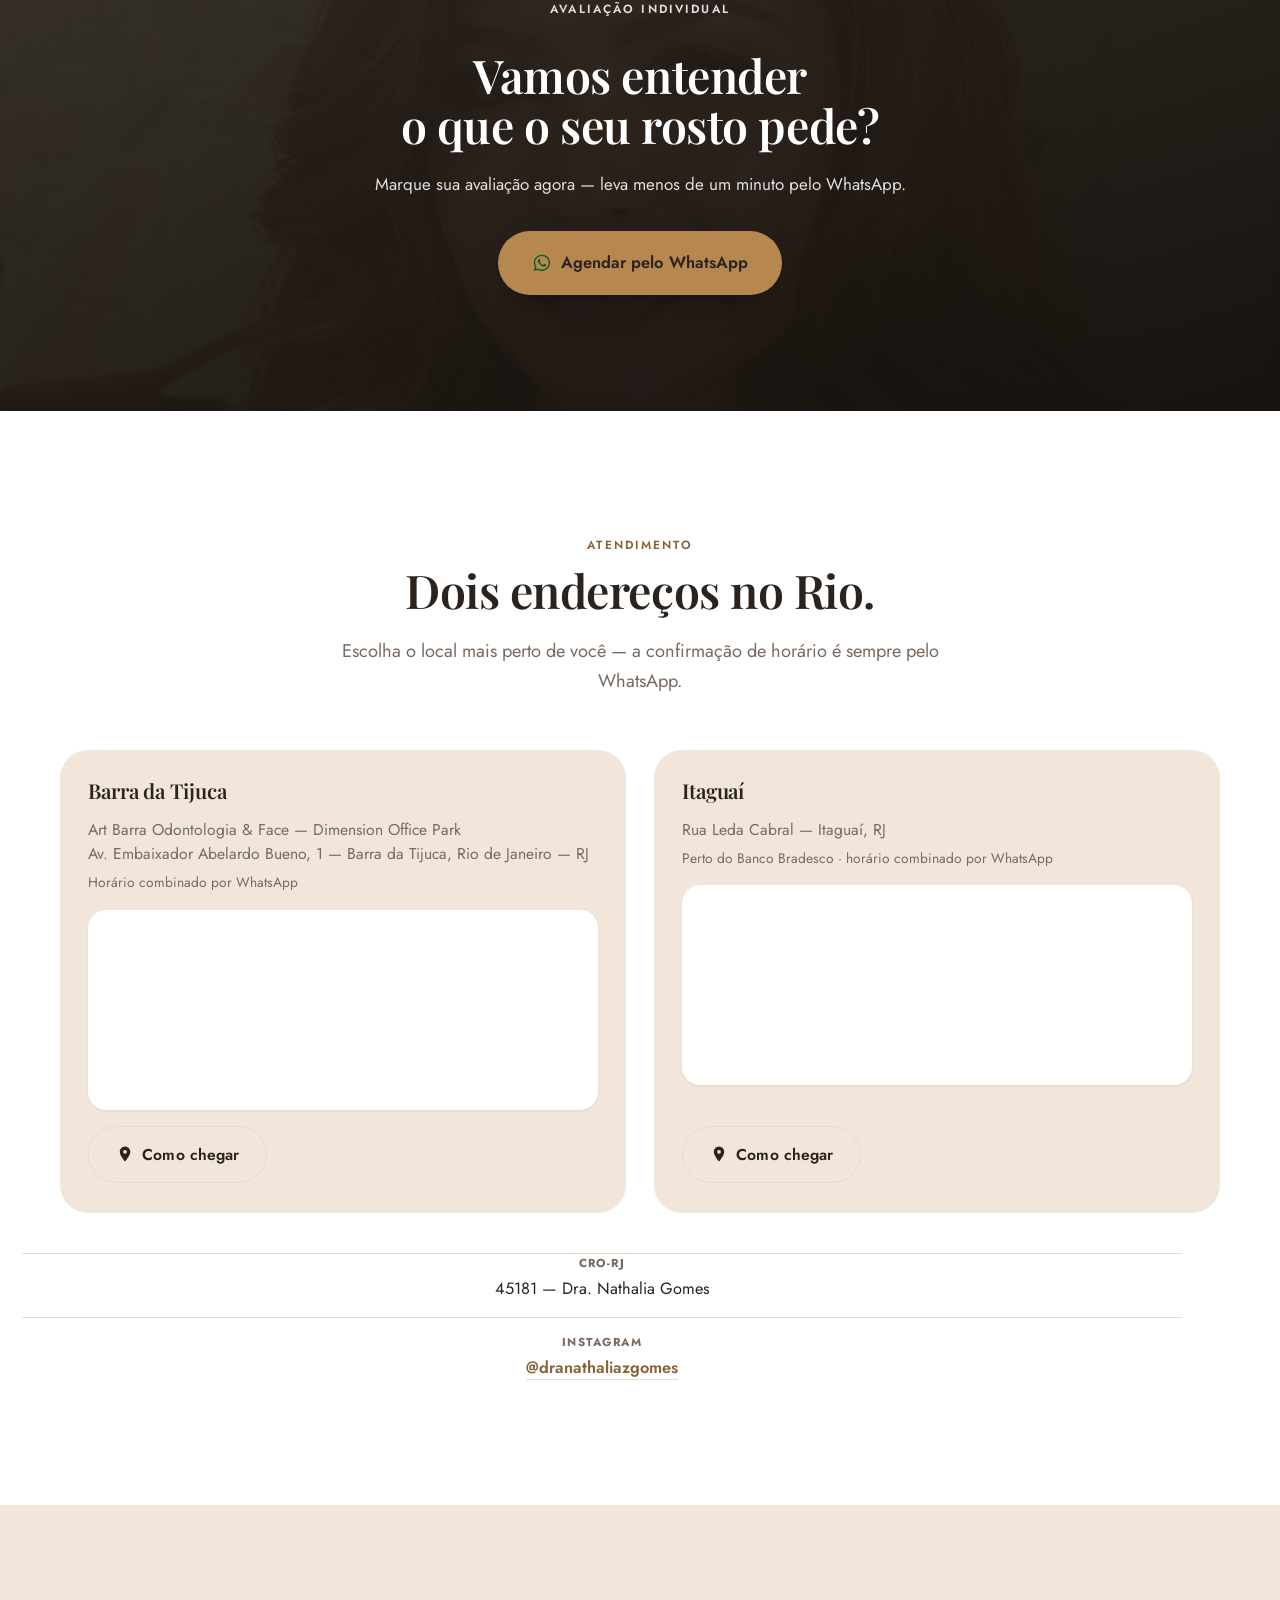
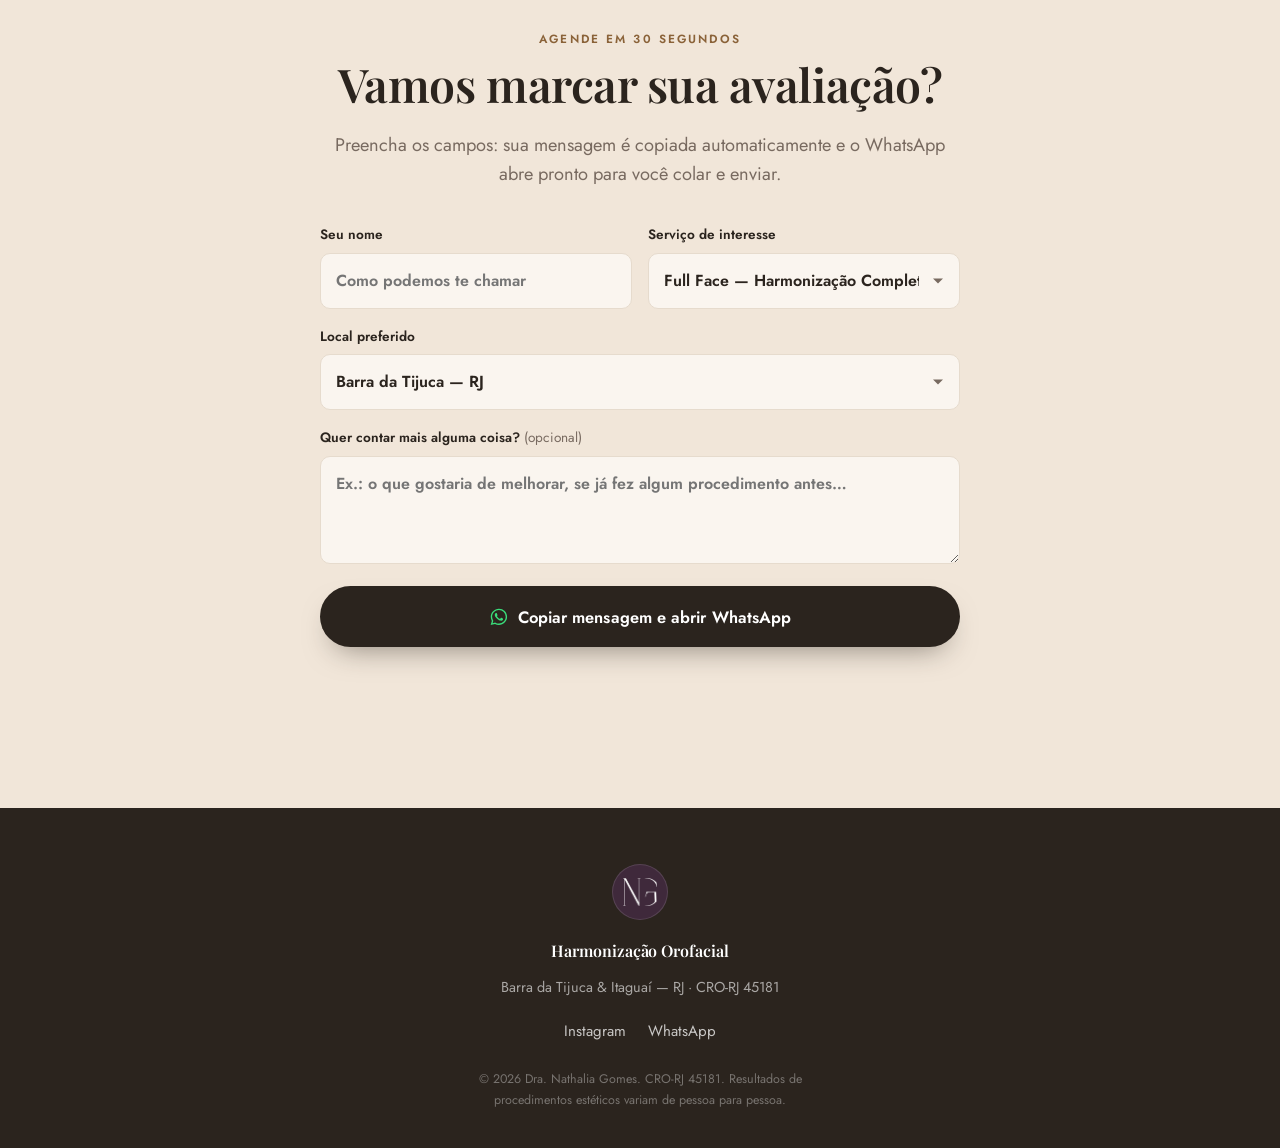
==== commit f629cc10: "Adiciona o endereço e mapa de Itaguaí Rua Leda Cabral, Itaguaí — RJ (perto do Banco Bradesco, sem nú" ====
--- a/harmonizacao-facial/index.html
+++ b/harmonizacao-facial/index.html
@@ -447,45 +447,61 @@
       <p class="lead">Escolha o local mais perto de você — a confirmação de horário é sempre pelo WhatsApp.</p>
     </div>
 
-    <div class="atendimento__grid">
-      <div class="atendimento__info reveal" data-reveal>
-        <ul class="info">
-          <li>
-            <strong>Barra da Tijuca</strong>
-            <span>
-              Art Barra Odontologia &amp; Face — Dimension Office Park<br>
-              Av. Embaixador Abelardo Bueno, 1 — Barra da Tijuca, Rio de Janeiro — RJ
-              <em>Horário combinado por WhatsApp</em>
-            </span>
-          </li>
-          <li>
-            <strong>Itaguaí</strong>
-            <span>Endereço combinado diretamente pelo WhatsApp, conforme o horário agendado.</span>
-          </li>
-          <li>
-            <strong>CRO-RJ</strong>
-            <span>45181 — Dra. Nathalia Gomes</span>
-          </li>
-          <li>
-            <strong>Instagram</strong>
-            <span><a href="https://www.instagram.com/dranathaliazgomes/" target="_blank" rel="noopener">@dranathaliazgomes</a></span>
-          </li>
-        </ul>
-        <a class="btn btn--outline atendimento__route"
+    <div class="locais">
+      <article class="local-card reveal" data-reveal>
+        <h3>Barra da Tijuca</h3>
+        <p>
+          Art Barra Odontologia &amp; Face — Dimension Office Park<br>
+          Av. Embaixador Abelardo Bueno, 1 — Barra da Tijuca, Rio de Janeiro — RJ
+          <em>Horário combinado por WhatsApp</em>
+        </p>
+        <div class="local-card__map">
+          <iframe
+            title="Mapa — Dimension Office Park, Av. Embaixador Abelardo Bueno, 1, Barra da Tijuca"
+            src="https://www.google.com/maps?q=Dimension+Office+Park,+Av.+Embaixador+Abelardo+Bueno,+1+-+Barra+da+Tijuca,+Rio+de+Janeiro+-+RJ&z=16&output=embed"
+            loading="lazy"
+            referrerpolicy="no-referrer-when-downgrade"></iframe>
+        </div>
+        <a class="btn btn--outline"
            href="https://www.google.com/maps/dir/?api=1&destination=Av.+Embaixador+Abelardo+Bueno%2C+1+-+Barra+da+Tijuca%2C+Rio+de+Janeiro+-+RJ"
            target="_blank" rel="noopener">
           <svg viewBox="0 0 24 24" aria-hidden="true"><path d="M12 2a7 7 0 0 0-7 7c0 5.25 7 13 7 13s7-7.75 7-13a7 7 0 0 0-7-7Zm0 9.5A2.5 2.5 0 1 1 12 6.5a2.5 2.5 0 0 1 0 5Z"/></svg>
-          Como chegar — Barra da Tijuca
+          Como chegar
         </a>
-      </div>
-      <div class="atendimento__map reveal" data-reveal>
-        <iframe
-          title="Mapa — Dimension Office Park, Av. Embaixador Abelardo Bueno, 1, Barra da Tijuca"
-          src="https://www.google.com/maps?q=Dimension+Office+Park,+Av.+Embaixador+Abelardo+Bueno,+1+-+Barra+da+Tijuca,+Rio+de+Janeiro+-+RJ&z=16&output=embed"
-          loading="lazy"
-          referrerpolicy="no-referrer-when-downgrade"></iframe>
-      </div>
-    </div>
+      </article>
+
+      <article class="local-card reveal" data-reveal>
+        <h3>Itaguaí</h3>
+        <p>
+          Rua Leda Cabral — Itaguaí, RJ
+          <em>Perto do Banco Bradesco · horário combinado por WhatsApp</em>
+        </p>
+        <div class="local-card__map">
+          <iframe
+            title="Mapa — Rua Leda Cabral, Itaguaí"
+            src="https://www.google.com/maps?q=Rua+Leda+Cabral,+Itagua%C3%AD+-+RJ&z=16&output=embed"
+            loading="lazy"
+            referrerpolicy="no-referrer-when-downgrade"></iframe>
+        </div>
+        <a class="btn btn--outline"
+           href="https://www.google.com/maps/dir/?api=1&destination=Rua+Leda+Cabral%2C+Itagua%C3%AD+-+RJ"
+           target="_blank" rel="noopener">
+          <svg viewBox="0 0 24 24" aria-hidden="true"><path d="M12 2a7 7 0 0 0-7 7c0 5.25 7 13 7 13s7-7.75 7-13a7 7 0 0 0-7-7Zm0 9.5A2.5 2.5 0 1 1 12 6.5a2.5 2.5 0 0 1 0 5Z"/></svg>
+          Como chegar
+        </a>
+      </article>
+    </div>
+
+    <ul class="info info--footer reveal" data-reveal>
+      <li>
+        <strong>CRO-RJ</strong>
+        <span>45181 — Dra. Nathalia Gomes</span>
+      </li>
+      <li>
+        <strong>Instagram</strong>
+        <span><a href="https://www.instagram.com/dranathaliazgomes/" target="_blank" rel="noopener">@dranathaliazgomes</a></span>
+      </li>
+    </ul>
   </section>
 
   <!-- ============ FORMULÁRIO -> WHATSAPP ============ -->
--- a/harmonizacao-facial/assets/css/styles.css
+++ b/harmonizacao-facial/assets/css/styles.css
@@ -465,19 +465,32 @@
   letter-spacing:-.005em;color:var(--ink);text-align:center;
 }
 
-/* ---------- atendimento (endereço + mapa) ---------- */
-.atendimento__grid{
-  max-width:1160px;margin:0 auto;
-  display:grid;grid-template-columns:1fr 1.05fr;gap:clamp(34px,5vw,64px);align-items:center;
-}
-.atendimento__route{margin-top:26px;}
-.atendimento__map{
-  height:clamp(280px,42vw,420px);border-radius:var(--r-lg);overflow:hidden;
-  box-shadow:var(--shadow-lift);background:var(--sand);
-}
-.atendimento__map iframe{width:100%;height:100%;border:0;}
-
-@media (max-width:860px){.atendimento__grid{grid-template-columns:1fr;}}
+/* ---------- atendimento (dois cartões de endereço + mapa) ---------- */
+.locais{
+  max-width:1160px;margin:0 auto 40px;
+  display:grid;grid-template-columns:1fr 1fr;gap:28px;
+}
+.local-card{
+  background:var(--sand);border-radius:var(--r-lg);padding:30px 28px;
+  display:flex;flex-direction:column;gap:16px;
+}
+.local-card h3{margin:0;}
+.local-card p{margin:0;color:var(--muted);font-size:.98rem;line-height:1.55;}
+.local-card p em{display:block;margin-top:6px;font-style:normal;font-size:.86rem;color:var(--muted);}
+.local-card__map{
+  height:200px;border-radius:var(--r-md);overflow:hidden;
+  background:var(--paper);box-shadow:0 1px 3px rgba(43,36,30,.08);
+}
+.local-card__map iframe{width:100%;height:100%;border:0;}
+.local-card .btn{align-self:flex-start;margin-top:auto;}
+
+.info--footer{
+  max-width:1160px;margin:0 auto;padding-top:28px;border-top:1px solid var(--line);
+  flex-direction:row;flex-wrap:wrap;justify-content:center;gap:40px;
+}
+.info--footer li{border:0;padding:0;text-align:center;}
+
+@media (max-width:860px){.locais{grid-template-columns:1fr;}}
 
 /* ---------- valores ---------- */
 .values{background:var(--ink);color:#fff;padding:clamp(60px,8vw,86px) 22px;}
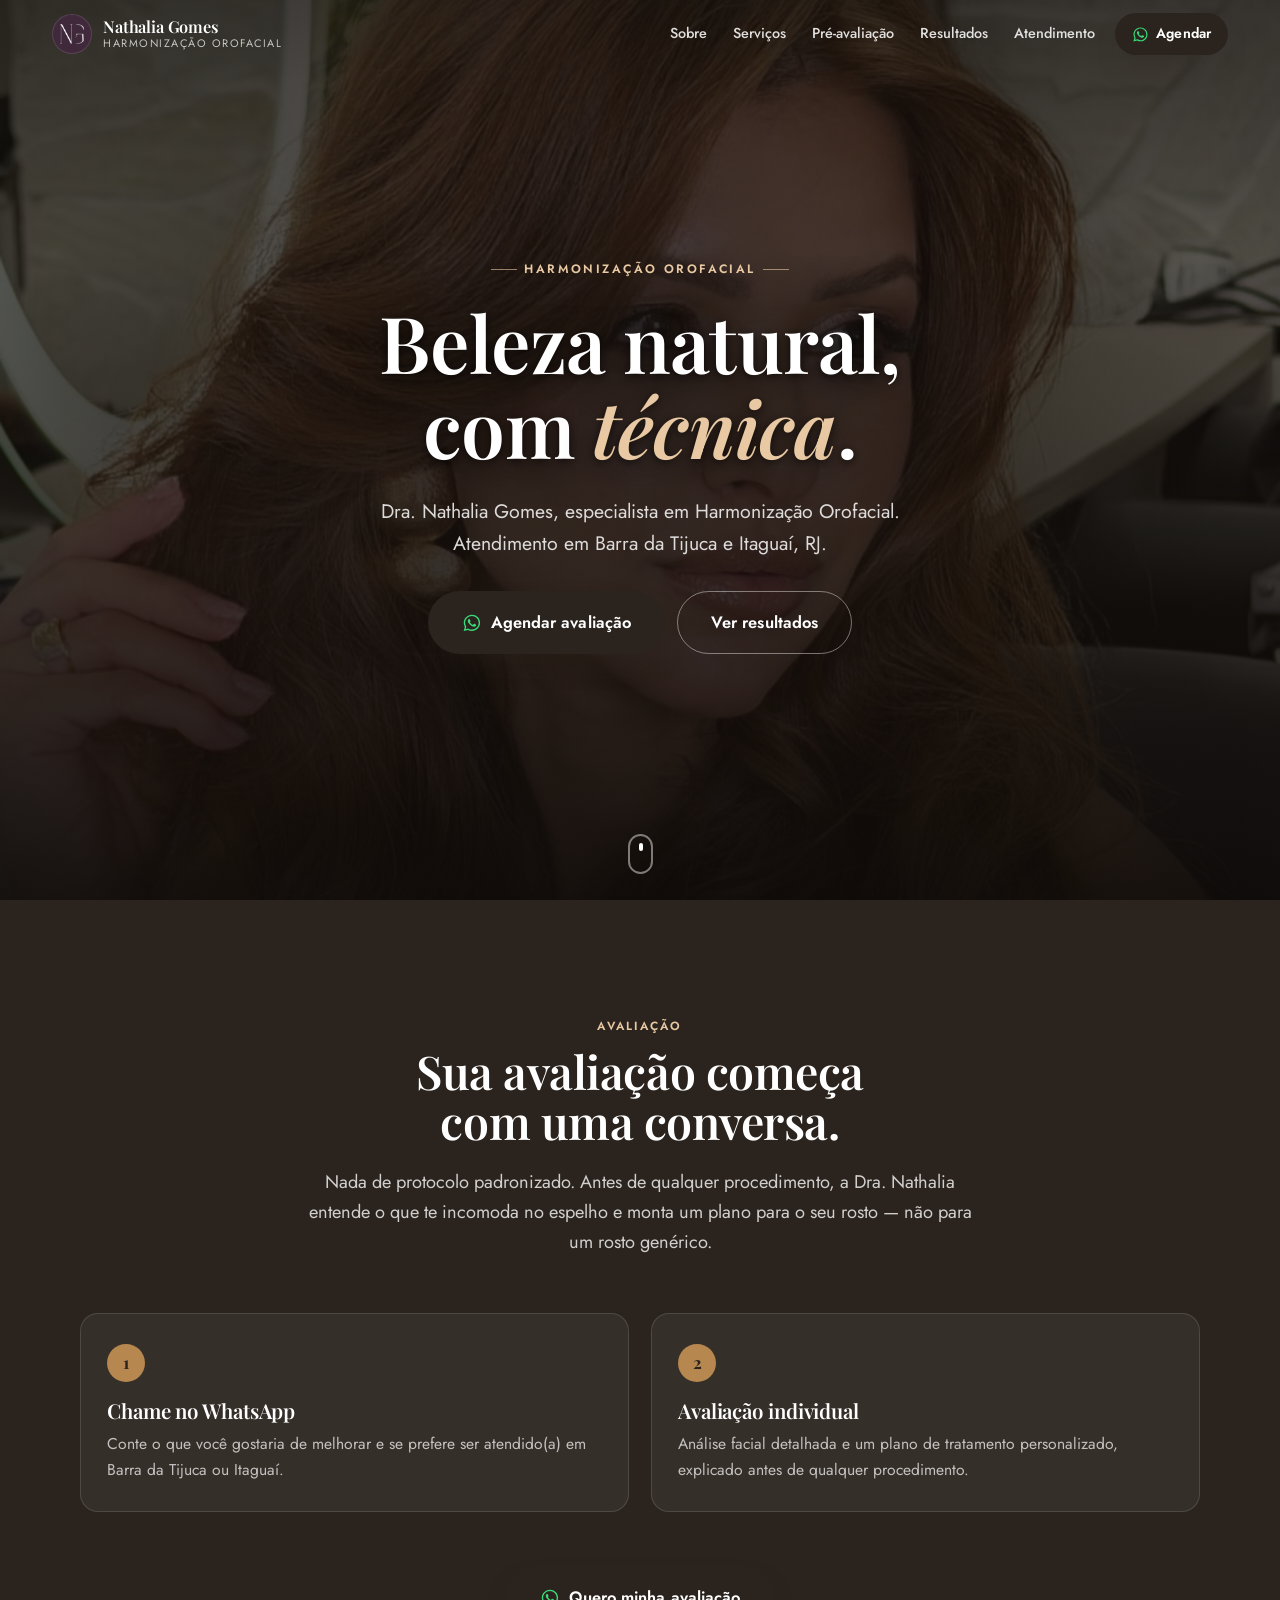
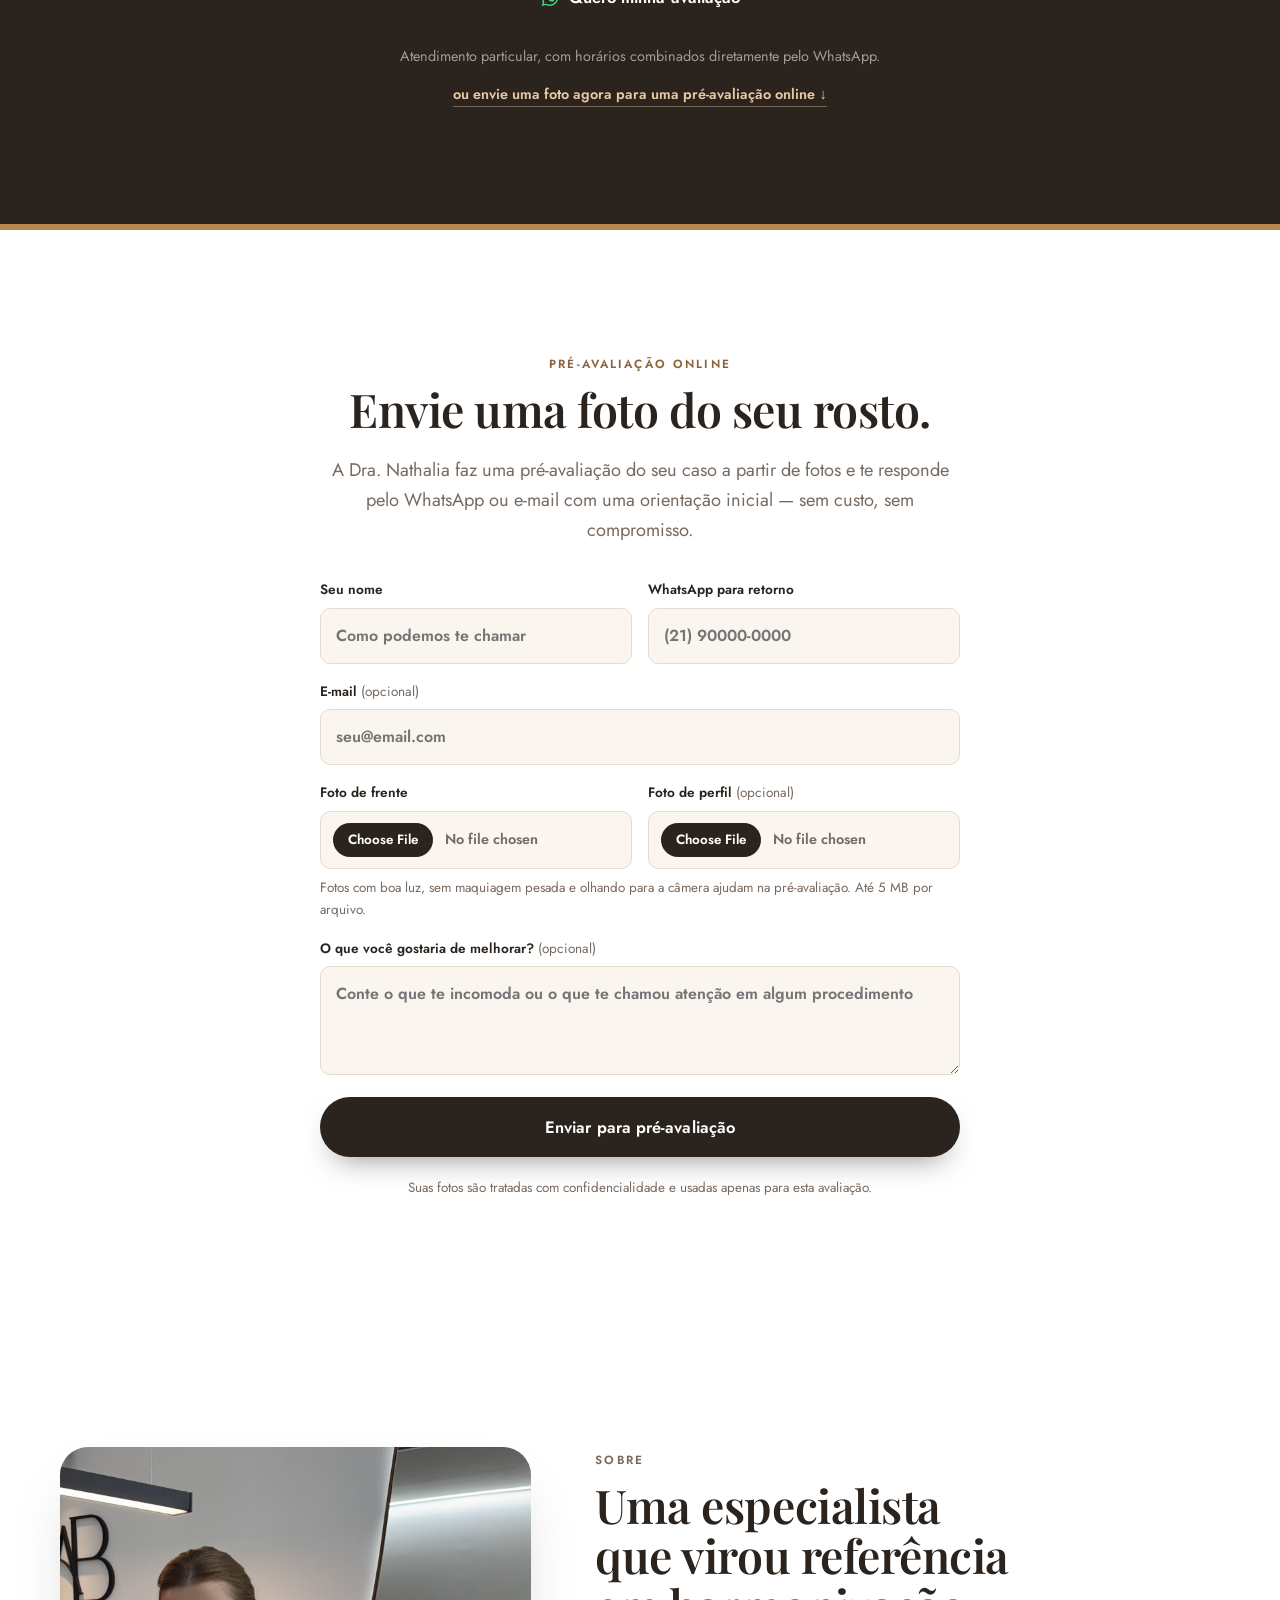
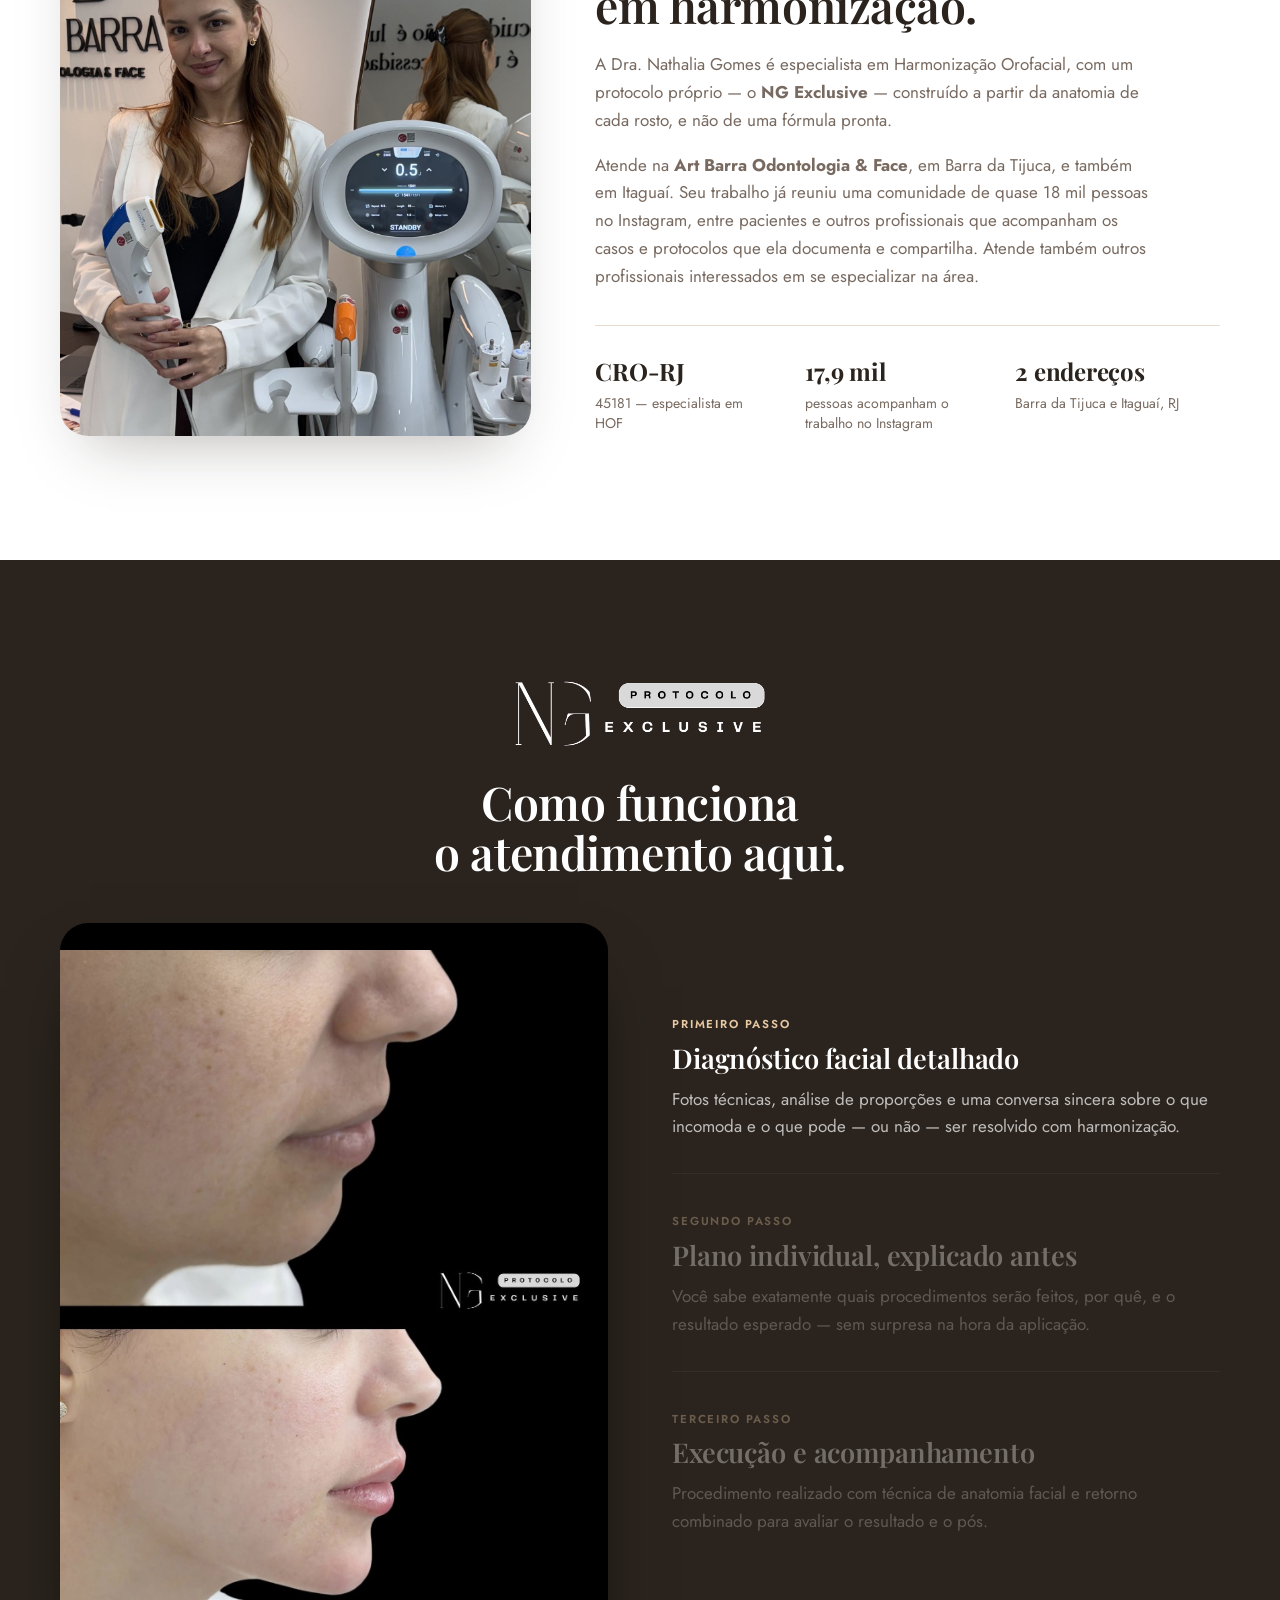
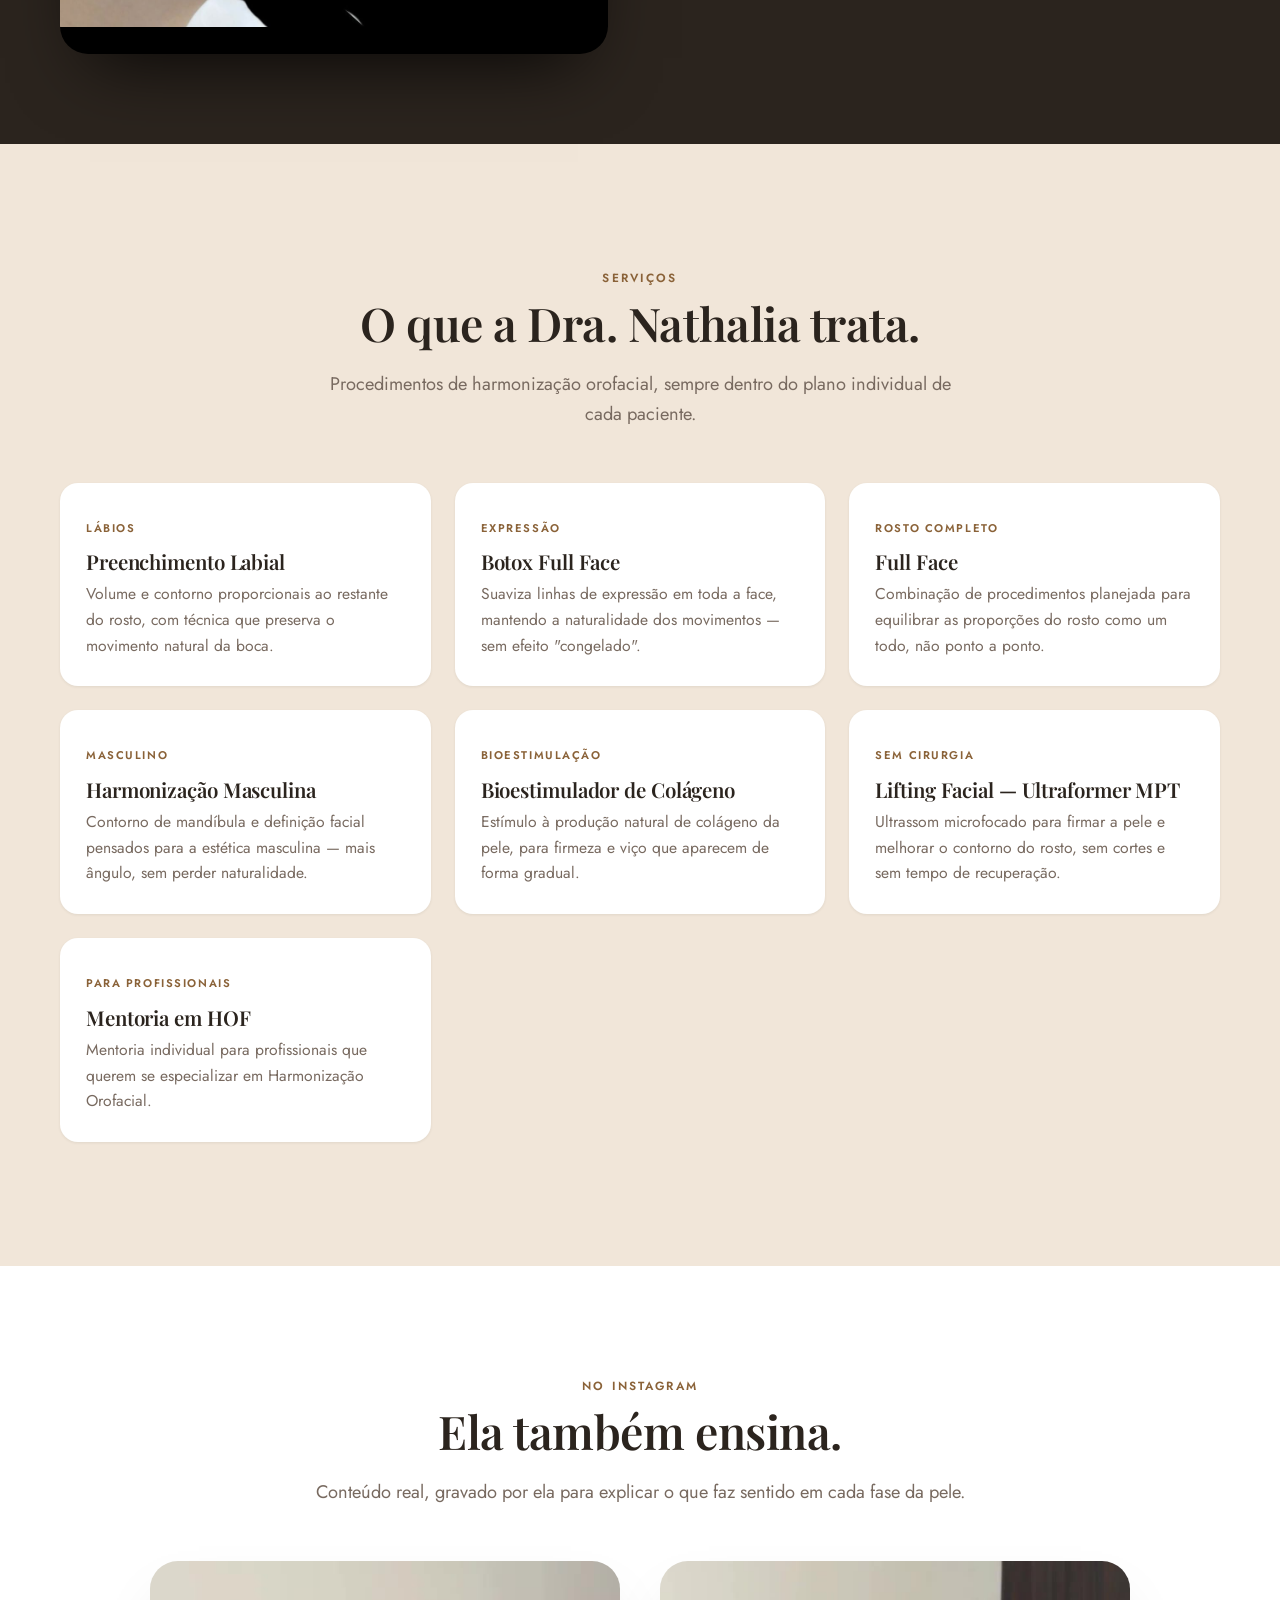
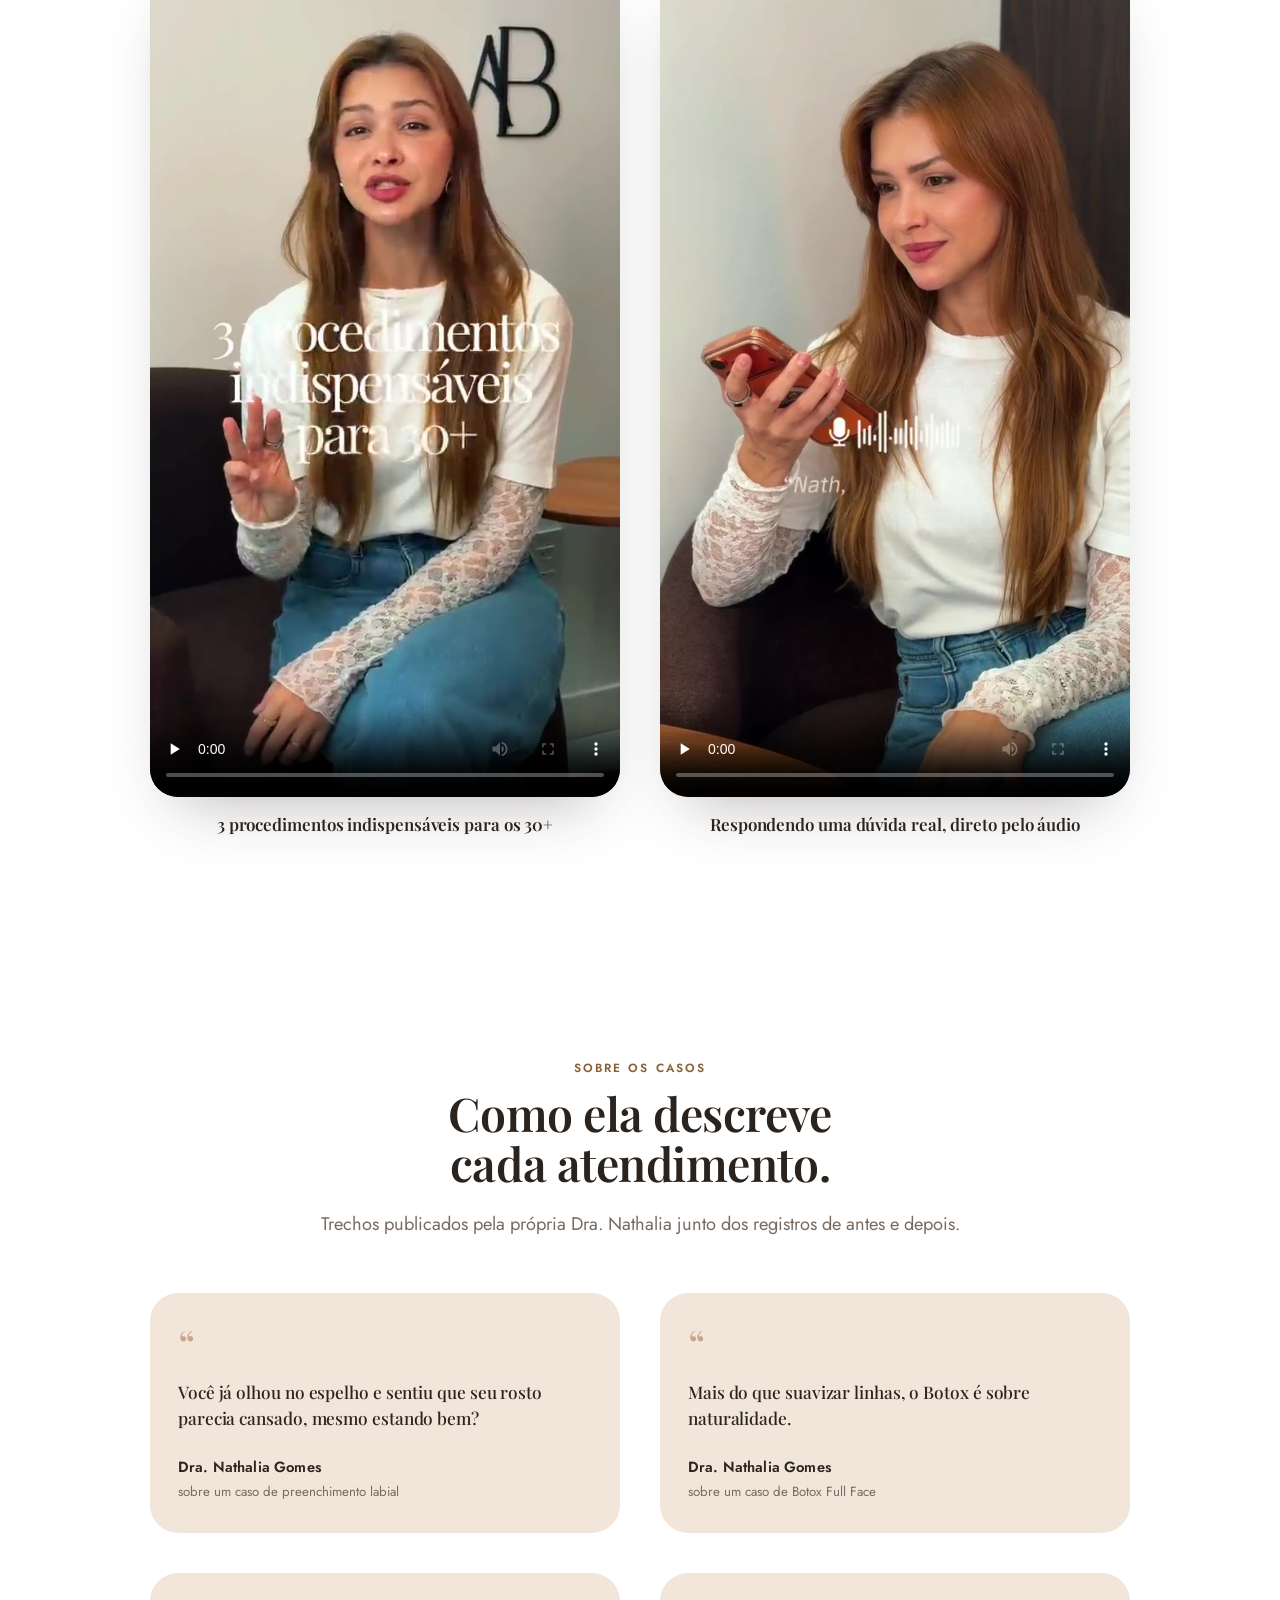
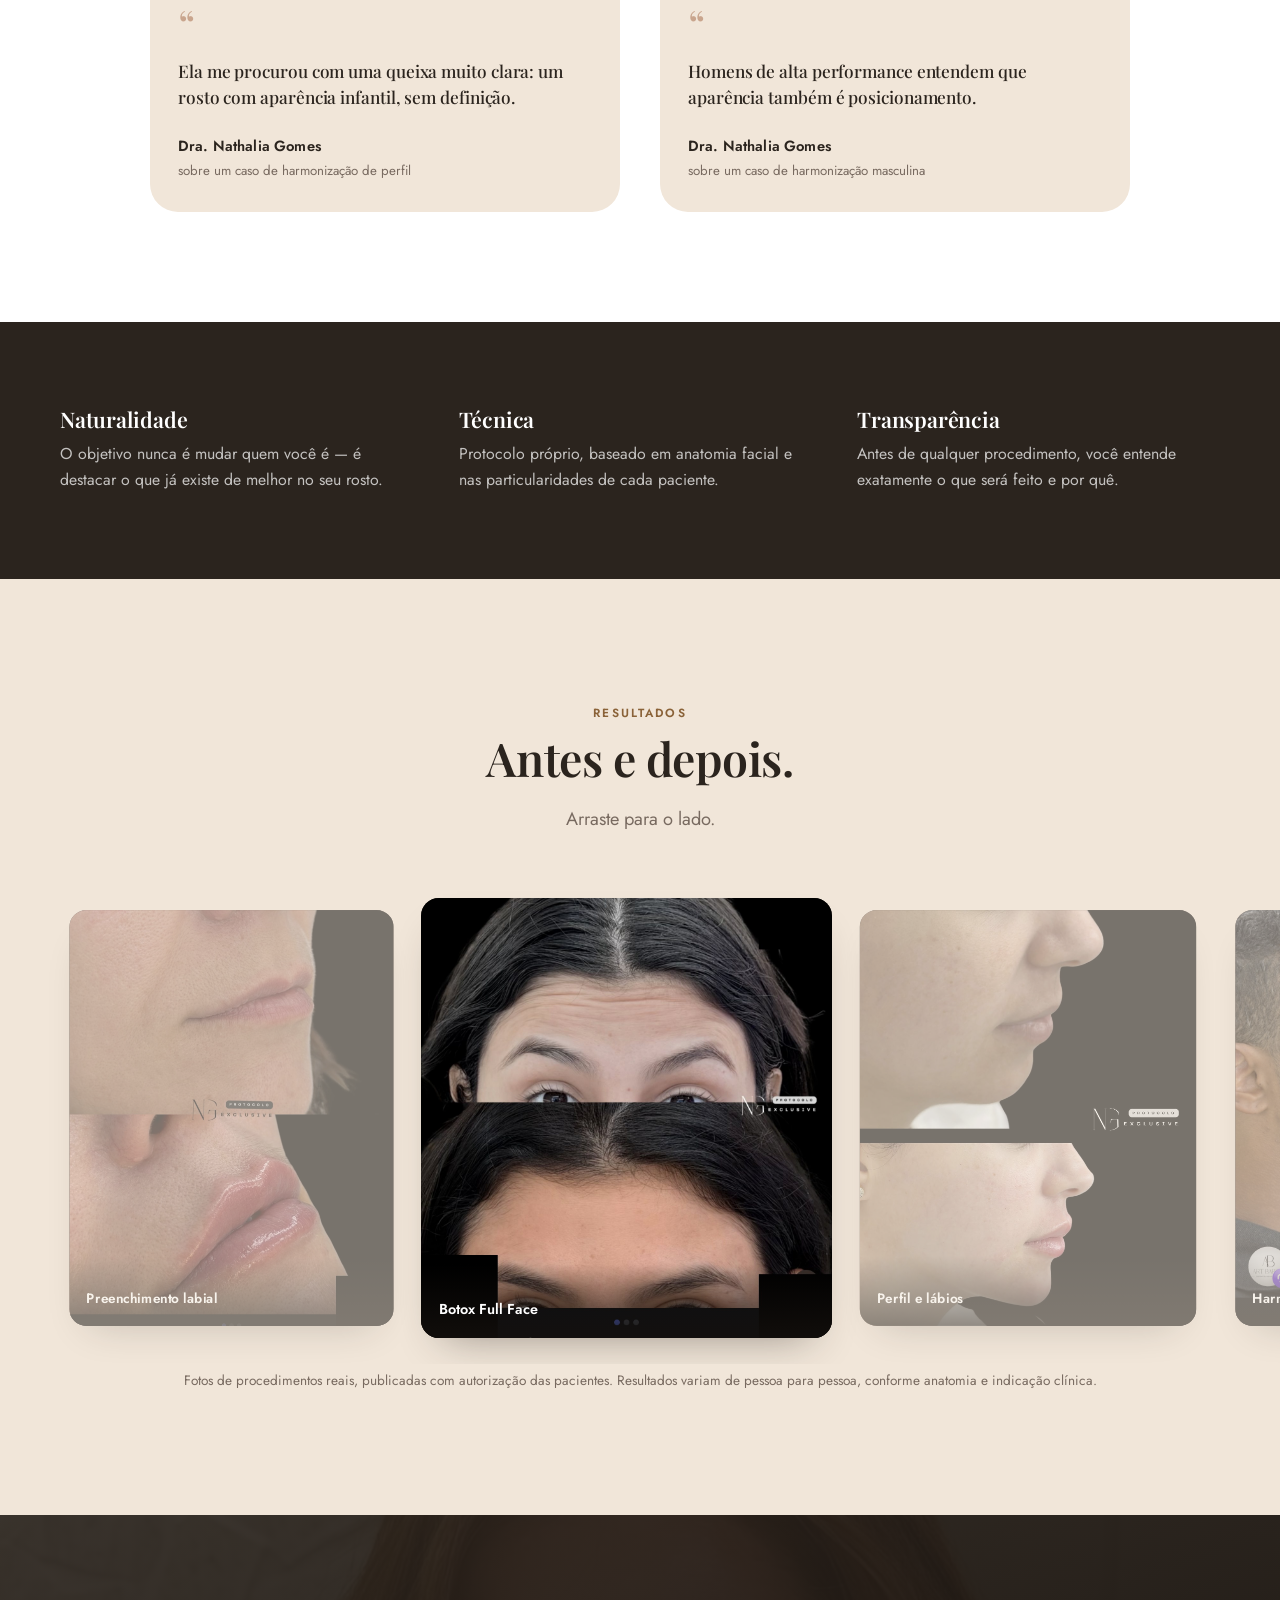
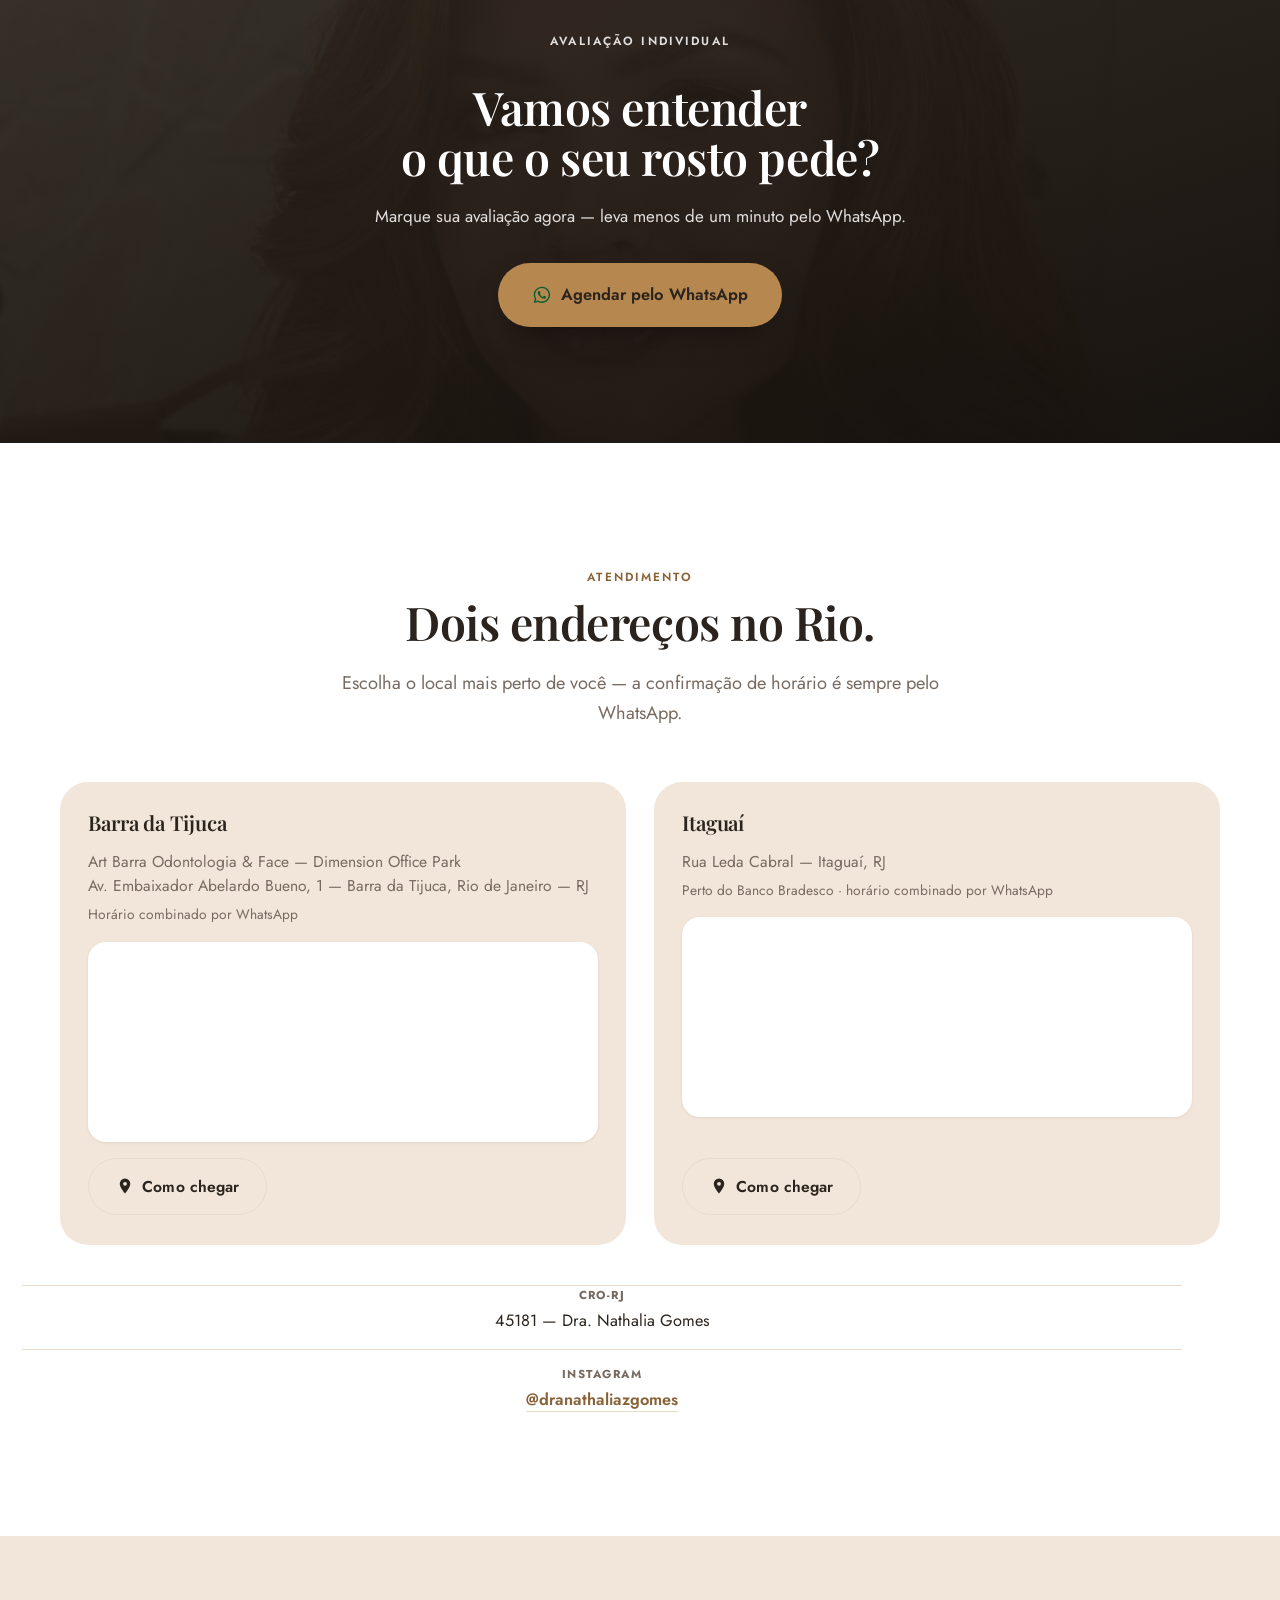
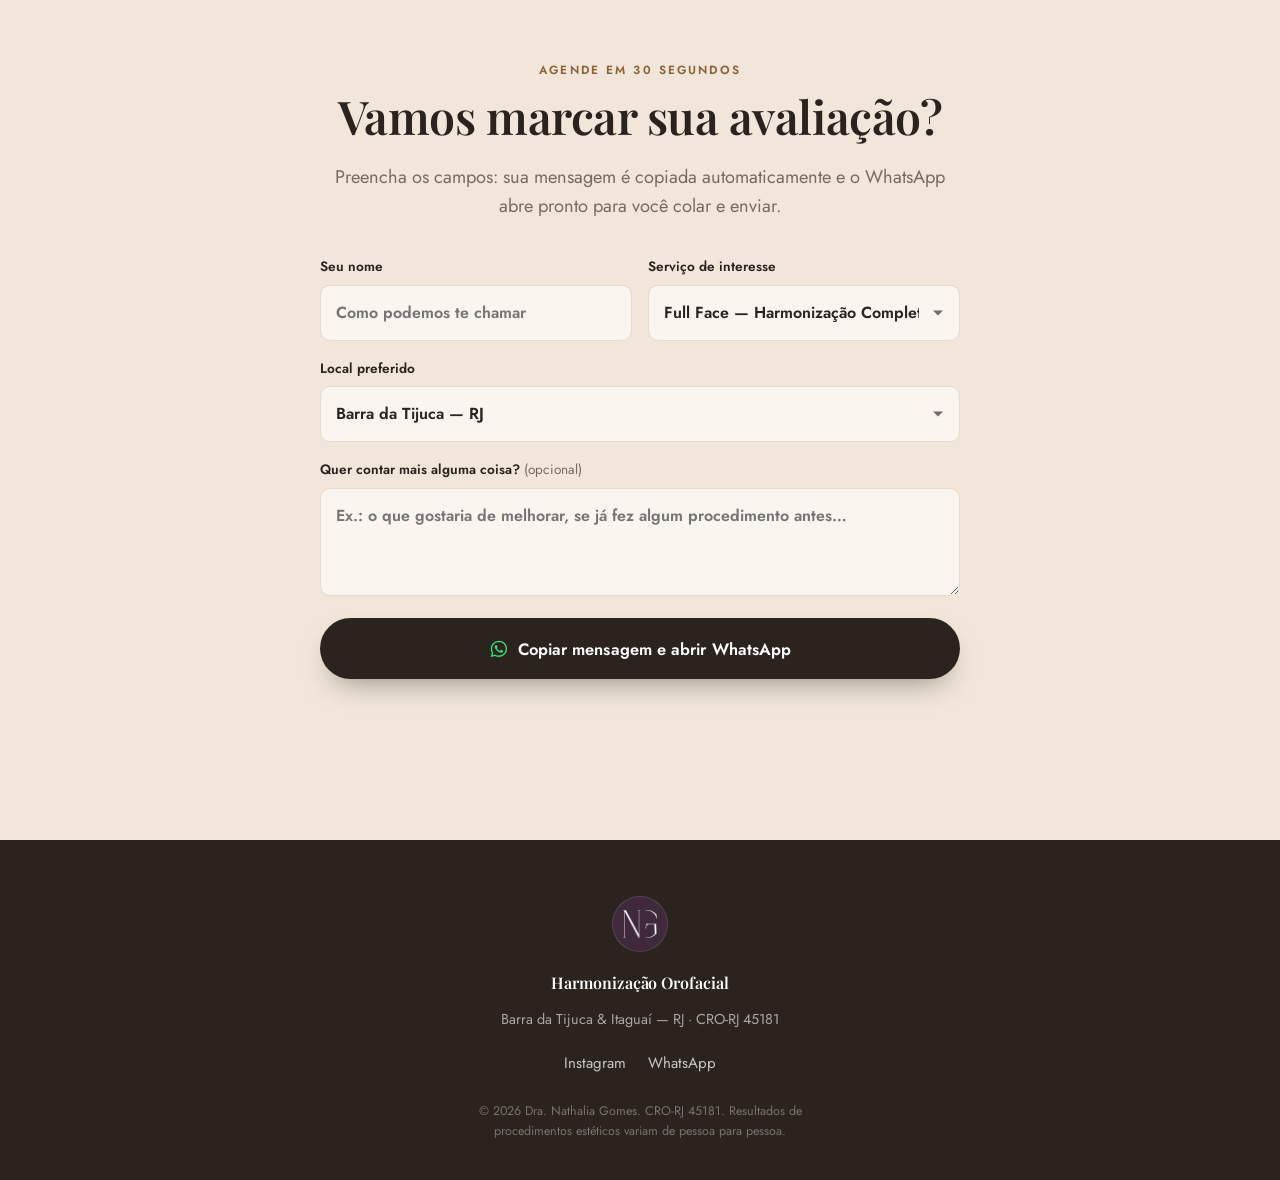
==== commit 546a70ee: "Remove menções a "dentista" do texto e ajusta "olhada" para "pré-avaliação" Mantém só "especialista " ====
--- a/harmonizacao-facial/index.html
+++ b/harmonizacao-facial/index.html
@@ -4,7 +4,7 @@
 <meta charset="UTF-8">
 <meta name="viewport" content="width=device-width, initial-scale=1, viewport-fit=cover">
 <title>Dra. Nathalia Gomes — Harmonização Orofacial</title>
-<meta name="description" content="Dra. Nathalia Gomes, cirurgiã-dentista especialista em Harmonização Orofacial (CRO-RJ 45181). Atendimento em Barra da Tijuca e Itaguaí, RJ. Agende sua avaliação pelo WhatsApp.">
+<meta name="description" content="Dra. Nathalia Gomes, especialista em Harmonização Orofacial (CRO-RJ 45181). Atendimento em Barra da Tijuca e Itaguaí, RJ. Agende sua avaliação pelo WhatsApp.">
 <meta name="theme-color" content="#2b241e">
 
 <meta property="og:type" content="website">
@@ -72,7 +72,7 @@
       <p class="hero__kicker">Harmonização Orofacial</p>
       <h1>Beleza natural,<br>com <em>técnica</em>.</h1>
       <p class="hero__sub">
-        Dra. Nathalia Gomes, cirurgiã-dentista especialista em Harmonização Orofacial.
+        Dra. Nathalia Gomes, especialista em Harmonização Orofacial.
         Atendimento em Barra da Tijuca e Itaguaí, RJ.
       </p>
       <div class="hero__actions">
@@ -129,7 +129,7 @@
       <p class="eyebrow">Pré-avaliação online</p>
       <h2>Envie uma foto do seu rosto.</h2>
       <p class="lead">
-        A Dra. Nathalia dá uma primeira olhada no seu caso a partir de fotos e te responde pelo
+        A Dra. Nathalia faz uma pré-avaliação do seu caso a partir de fotos e te responde pelo
         WhatsApp ou e-mail com uma orientação inicial — sem custo, sem compromisso.
       </p>
 
@@ -190,9 +190,9 @@
       </figure>
       <div class="about__text reveal" data-reveal>
         <p class="eyebrow">Sobre</p>
-        <h2>Uma dentista que virou referência em harmonização.</h2>
+        <h2>Uma especialista que virou referência em harmonização.</h2>
         <p class="lead">
-          A Dra. Nathalia Gomes é cirurgiã-dentista especialista em Harmonização Orofacial,
+          A Dra. Nathalia Gomes é especialista em Harmonização Orofacial,
           com um protocolo próprio — o <strong>NG Exclusive</strong> — construído a partir da anatomia
           de cada rosto, e não de uma fórmula pronta.
         </p>
@@ -200,11 +200,11 @@
           Atende na <strong>Art Barra Odontologia &amp; Face</strong>, em Barra da Tijuca, e também em
           Itaguaí. Seu trabalho já reuniu uma comunidade de quase 18 mil pessoas no Instagram, entre
           pacientes e outros profissionais que acompanham os casos e protocolos que ela
-          documenta e compartilha. Atende também colegas dentistas interessados em se
+          documenta e compartilha. Atende também outros profissionais interessados em se
           especializar na área.
         </p>
         <ul class="facts">
-          <li><strong>CRO-RJ</strong><span>45181 — cirurgiã-dentista</span></li>
+          <li><strong>CRO-RJ</strong><span>45181 — especialista em HOF</span></li>
           <li><strong>17,9 mil</strong><span>pessoas acompanham o trabalho no Instagram</span></li>
           <li><strong>2 endereços</strong><span>Barra da Tijuca e Itaguaí, RJ</span></li>
         </ul>
@@ -293,9 +293,9 @@
         <p>Ultrassom microfocado para firmar a pele e melhorar o contorno do rosto, sem cortes e sem tempo de recuperação.</p>
       </article>
       <article class="prog reveal" data-reveal>
-        <span class="prog__tag">Para dentistas</span>
+        <span class="prog__tag">Para profissionais</span>
         <h3>Mentoria em HOF</h3>
-        <p>Mentoria individual para cirurgiões-dentistas que querem se especializar em Harmonização Orofacial.</p>
+        <p>Mentoria individual para profissionais que querem se especializar em Harmonização Orofacial.</p>
       </article>
     </div>
   </section>
@@ -581,9 +581,9 @@
 <script type="application/ld+json">
 {
   "@context": "https://schema.org",
-  "@type": "Dentist",
+  "@type": "MedicalBusiness",
   "name": "Dra. Nathalia Gomes — Harmonização Orofacial",
-  "description": "Cirurgiã-dentista especialista em Harmonização Orofacial. Atendimento em Barra da Tijuca (Art Barra Odontologia & Face, Dimension Office Park) e Itaguaí, RJ.",
+  "description": "Especialista em Harmonização Orofacial. Atendimento em Barra da Tijuca (Art Barra Odontologia & Face, Dimension Office Park) e Itaguaí, RJ.",
   "address": {
     "@type": "PostalAddress",
     "streetAddress": "Av. Embaixador Abelardo Bueno, 1 — Dimension Office Park",
--- a/harmonizacao-facial/assets/css/styles.css
+++ b/harmonizacao-facial/assets/css/styles.css
@@ -224,8 +224,8 @@
 .hero__scrim{
   position:absolute;inset:0;
   background:
-    linear-gradient(180deg,rgba(30,24,19,.72) 0%,rgba(30,24,19,.52) 30%,rgba(30,24,19,.66) 60%,rgba(20,16,13,.94) 100%),
-    radial-gradient(74% 58% at 50% 42%,rgba(30,24,19,.4),transparent 78%);
+    linear-gradient(180deg,rgba(20,16,13,.82) 0%,rgba(20,16,13,.68) 28%,rgba(20,16,13,.8) 58%,rgba(14,11,9,.96) 100%),
+    radial-gradient(62% 48% at 50% 40%,rgba(12,9,8,.58),transparent 78%);
 }
 
 .hero__content{
@@ -239,7 +239,7 @@
   letter-spacing:.2em;text-transform:uppercase;color:#e8c9a3;
 }
 .hero__kicker::before,.hero__kicker::after{content:"";width:26px;height:1px;background:rgba(232,201,163,.6);}
-.hero h1{margin-bottom:.32em;text-shadow:0 4px 34px rgba(0,0,0,.4);}
+.hero h1{margin-bottom:.32em;color:#fff;text-shadow:0 2px 10px rgba(0,0,0,.65),0 10px 34px rgba(0,0,0,.5);}
 .hero h1 em{font-style:italic;color:#e8c9a3;}
 .hero__sub{
   max-width:48ch;margin:0 auto 2rem;
@@ -359,7 +359,7 @@
 }
 .story__sticky{position:sticky;top:calc(var(--nav-h) + 26px);align-self:start;}
 .story__media{
-  position:relative;aspect-ratio:4/5;
+  position:relative;aspect-ratio:3/4;
   border-radius:var(--r-lg);overflow:hidden;background:#000;
   box-shadow:0 34px 70px -30px rgba(0,0,0,.85);
 }
@@ -368,7 +368,7 @@
   opacity:0;transform:scale(1.045);
   transition:opacity .8s var(--ease),transform 1.15s var(--ease);
 }
-.story__frame img{width:100%;height:100%;object-fit:cover;}
+.story__frame img{width:100%;height:100%;object-fit:contain;}
 .story__frame.is-active{opacity:1;transform:scale(1);}
 
 .story__steps{display:flex;flex-direction:column;padding:6vh 0;}
@@ -392,7 +392,7 @@
     position:sticky;top:calc(var(--nav-h) + var(--safe-top));z-index:2;
     padding:12px 0 14px;background:var(--ink);
   }
-  .story__media{aspect-ratio:16/10;}
+  .story__media{aspect-ratio:4/5;max-height:56vh;}
   .story__steps{padding:6px 0 0;}
   .story__step{padding:26px 0;}
 }
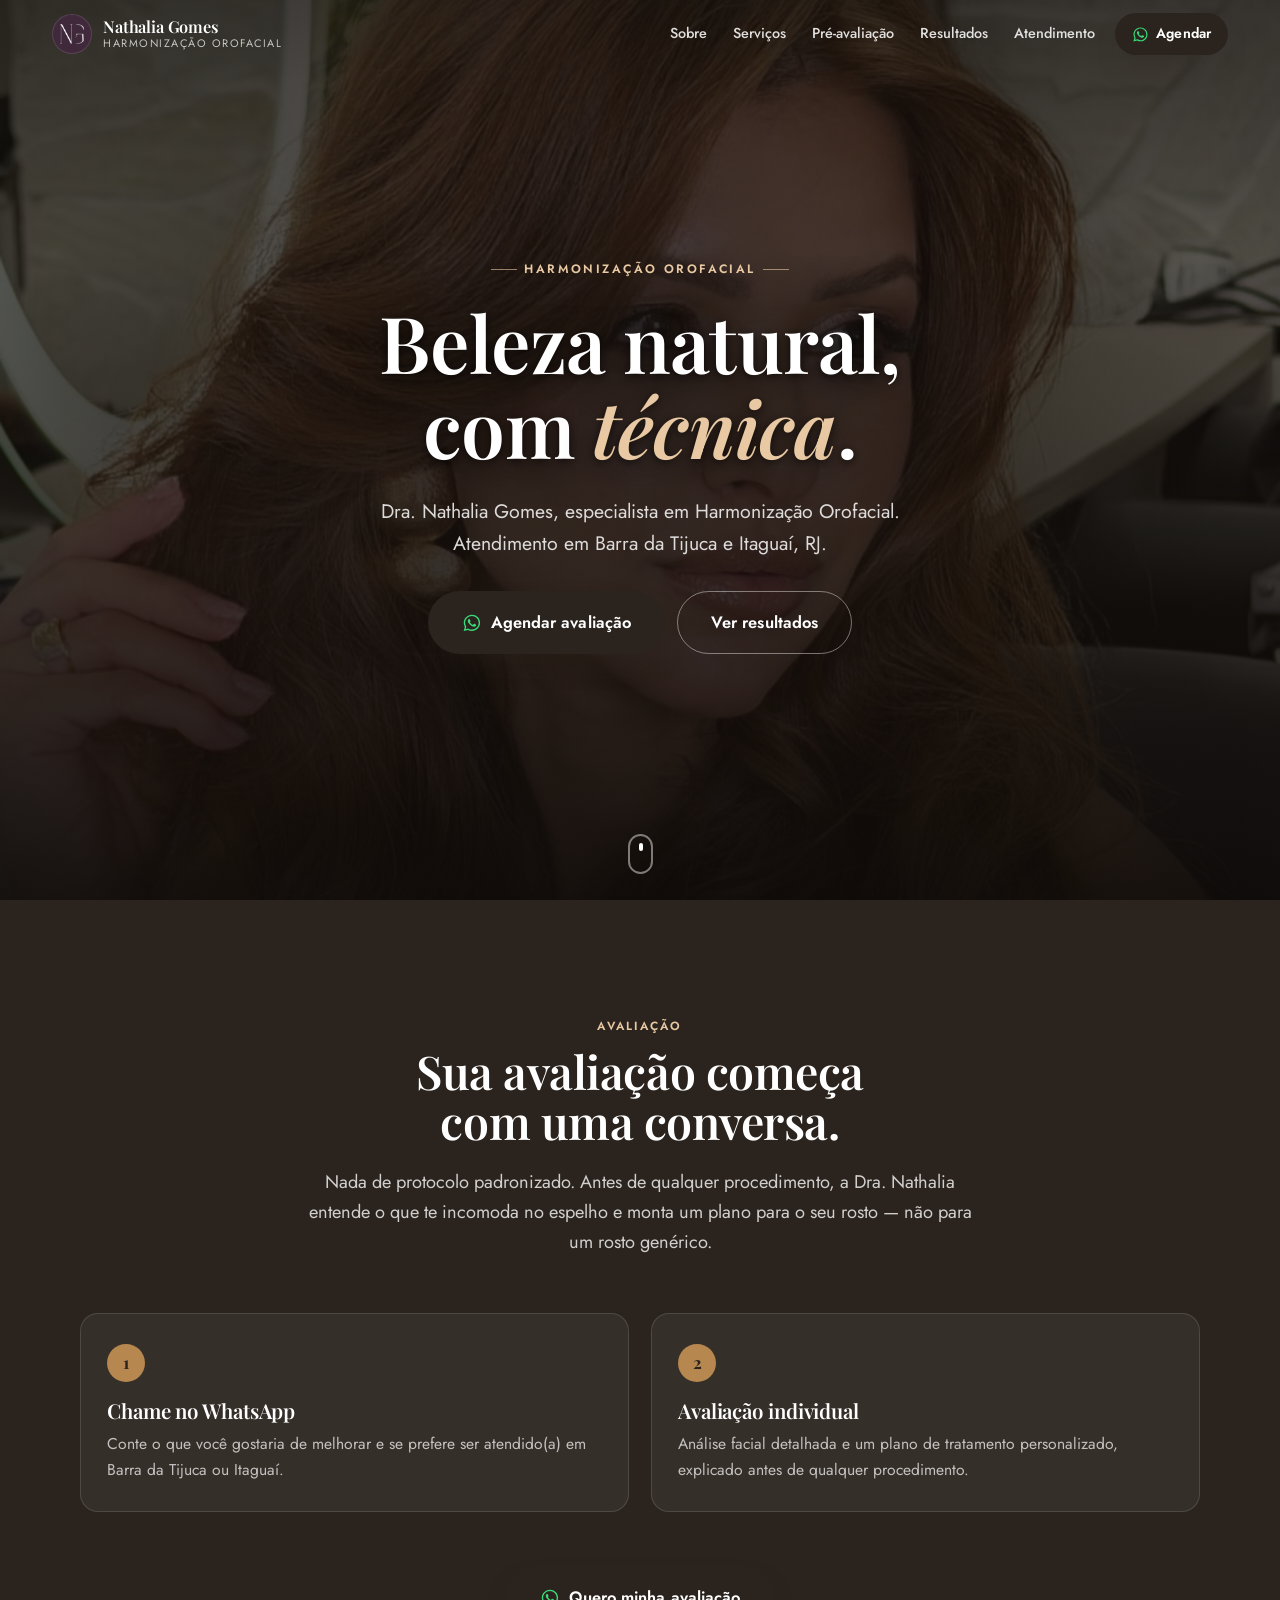
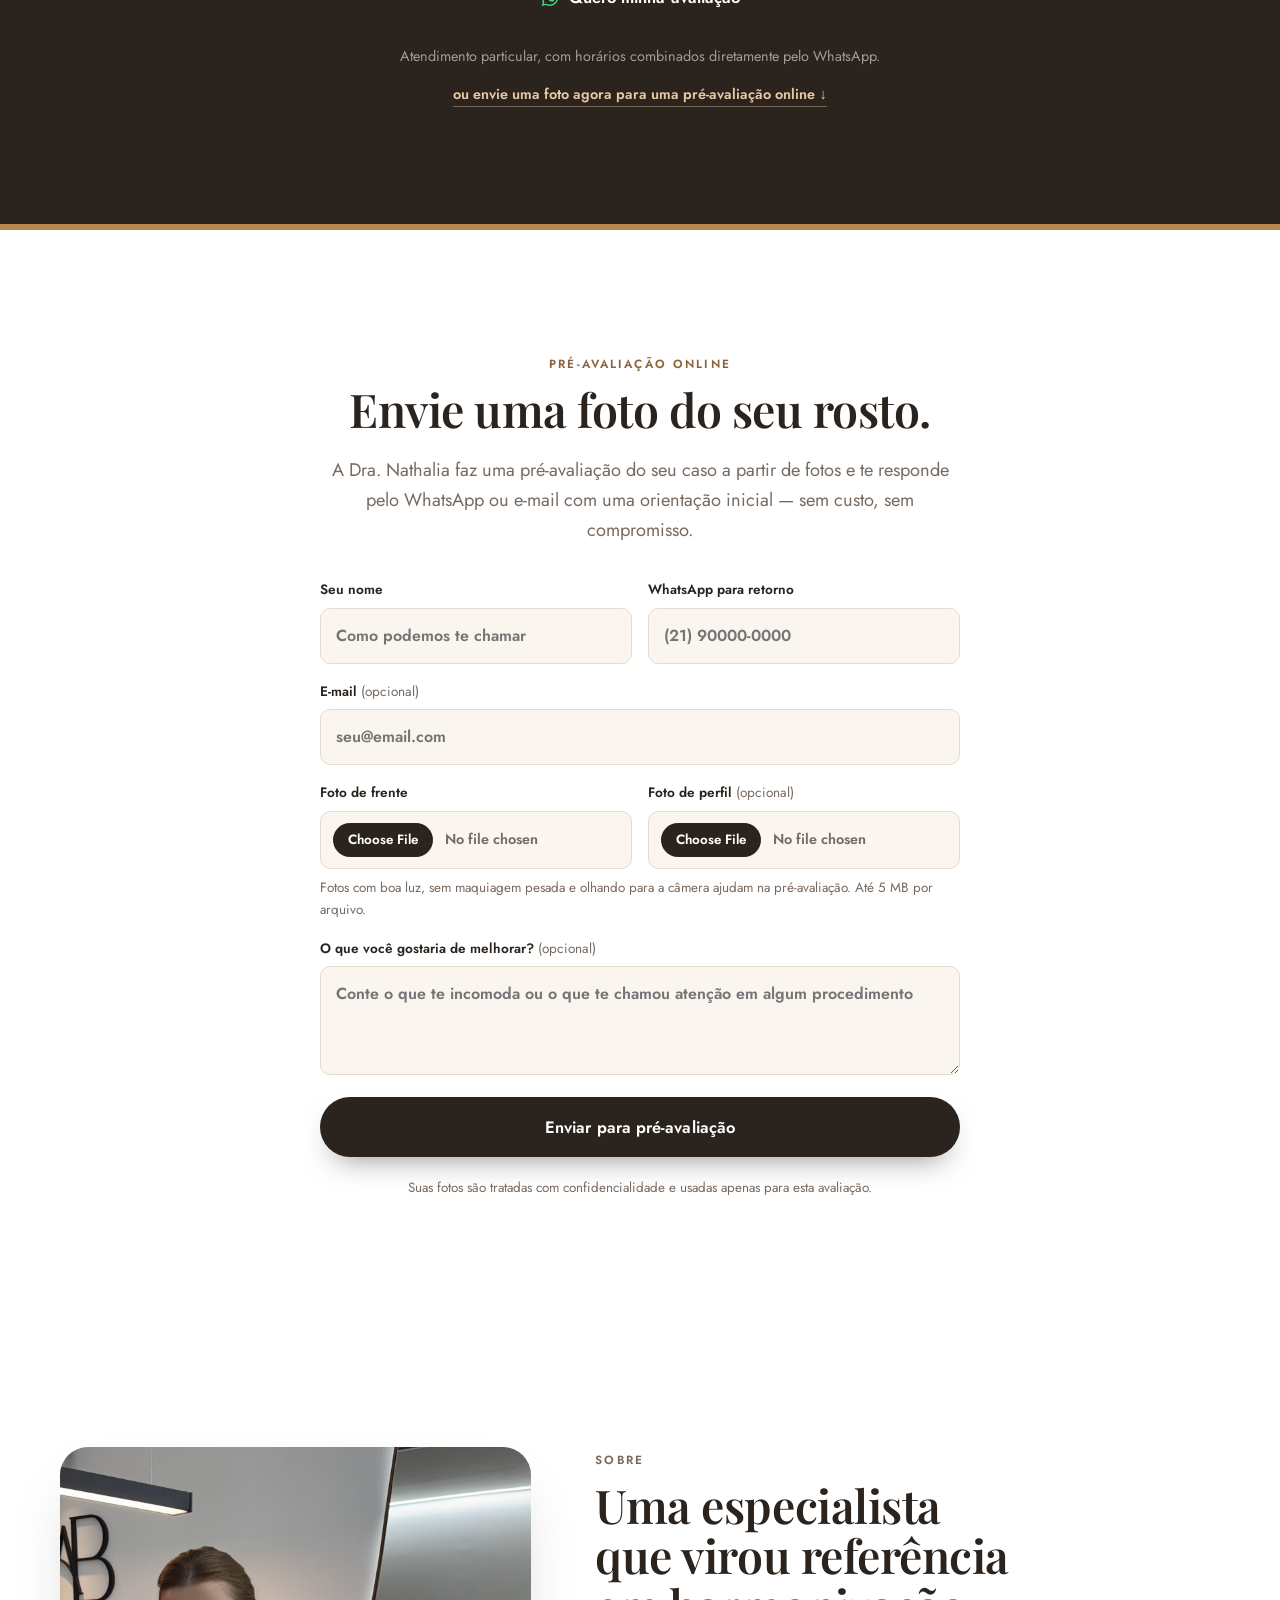
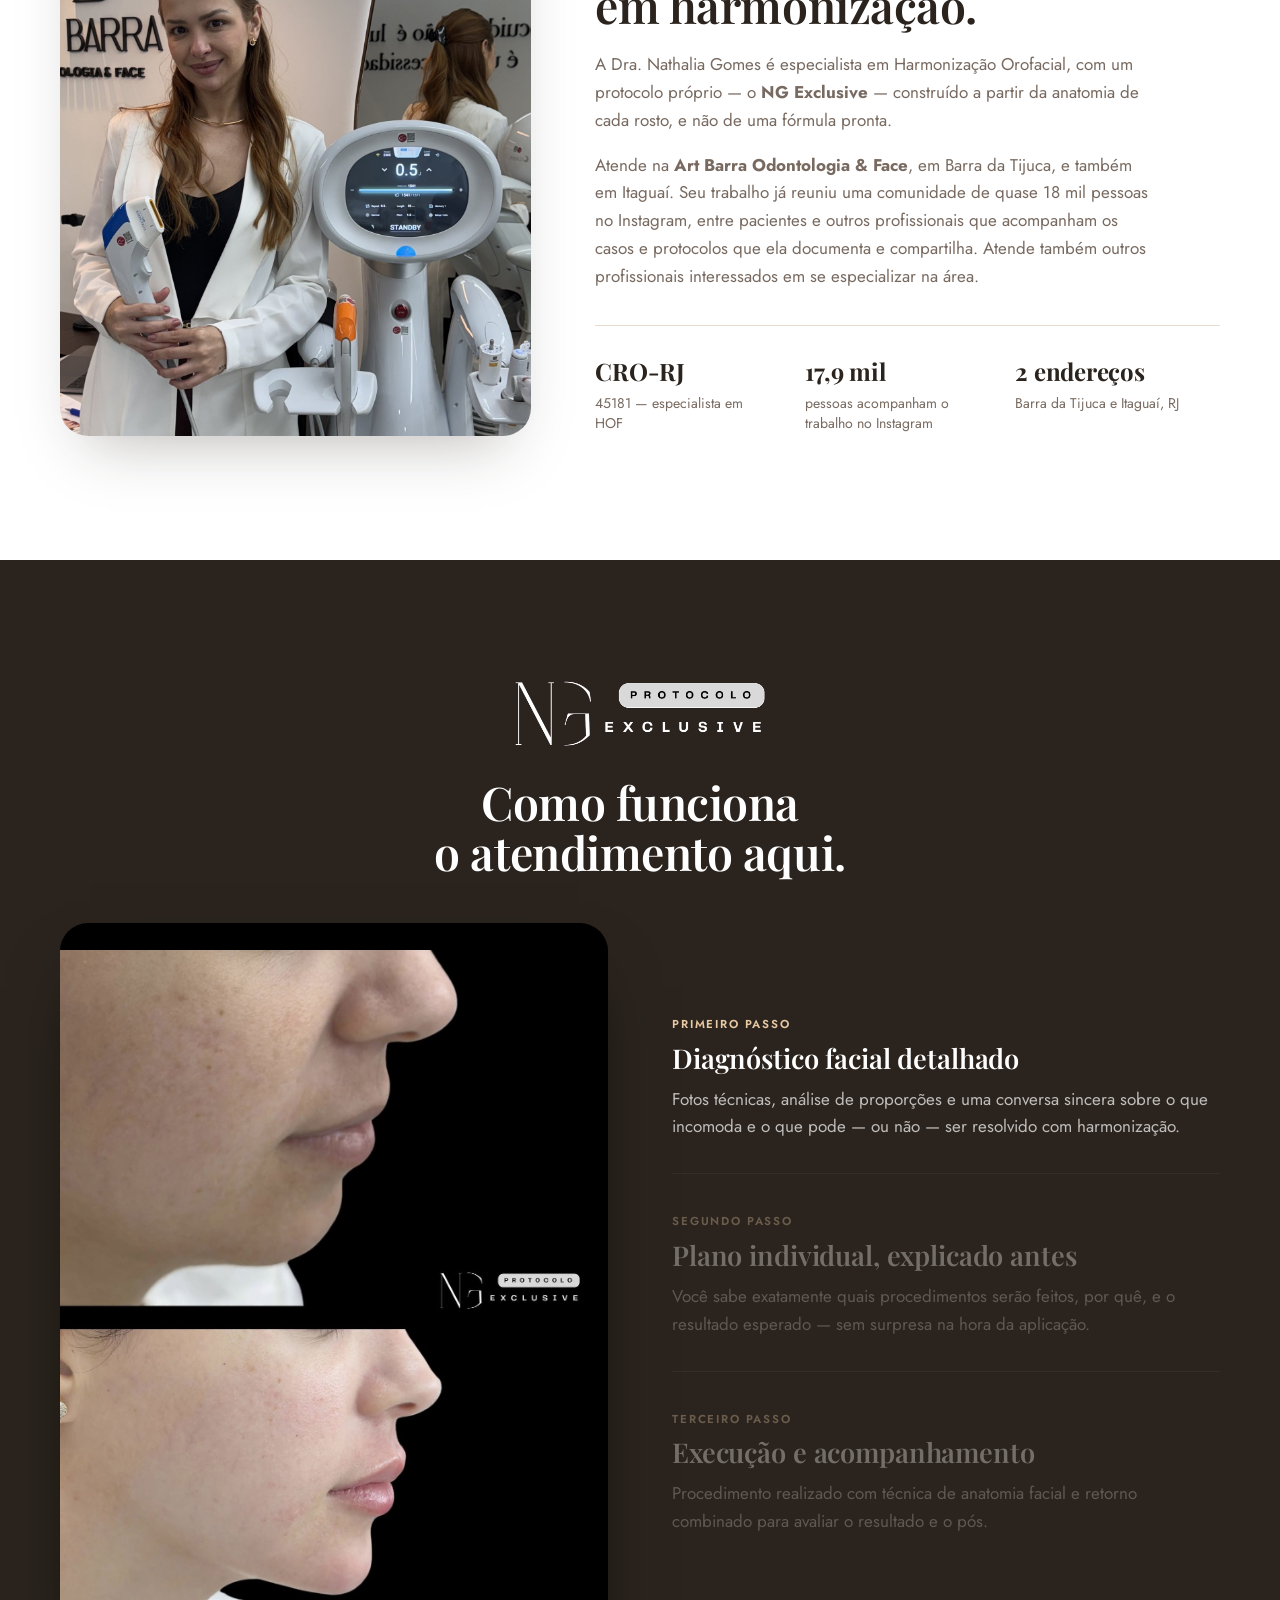
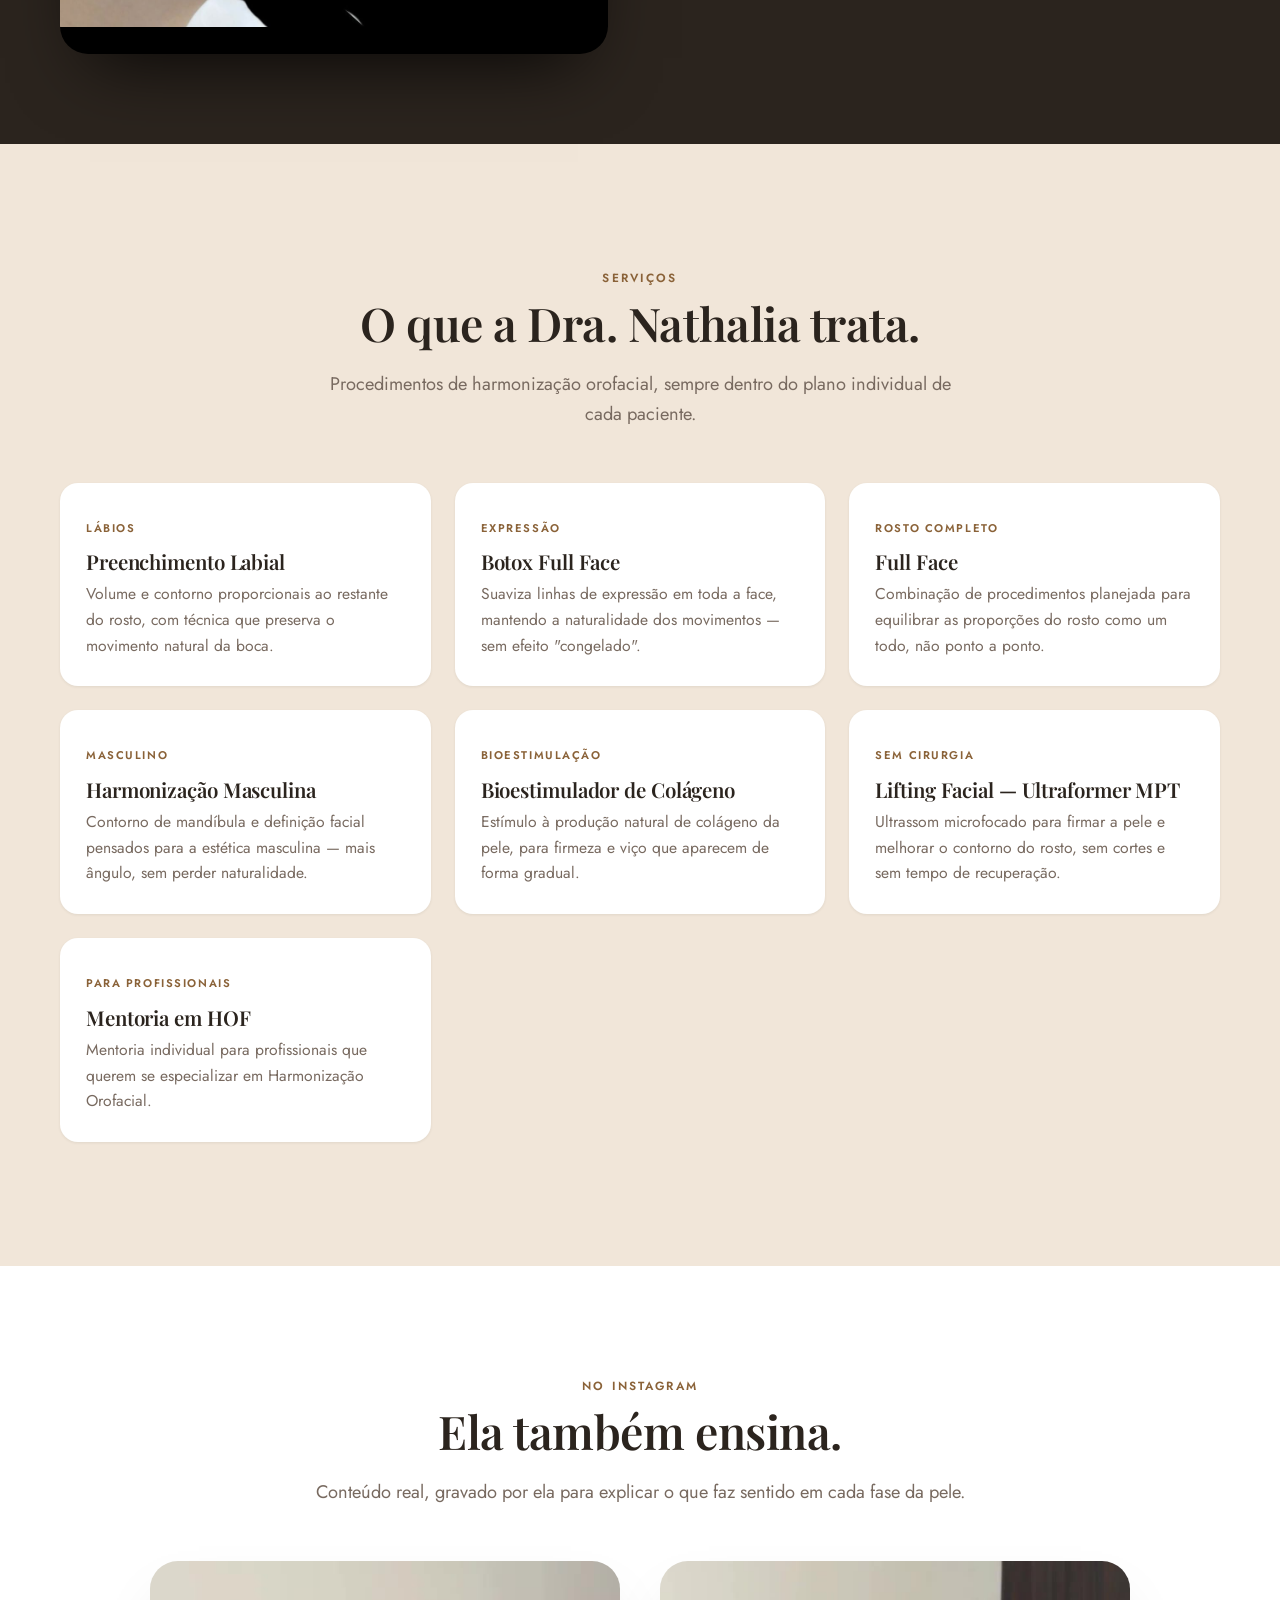
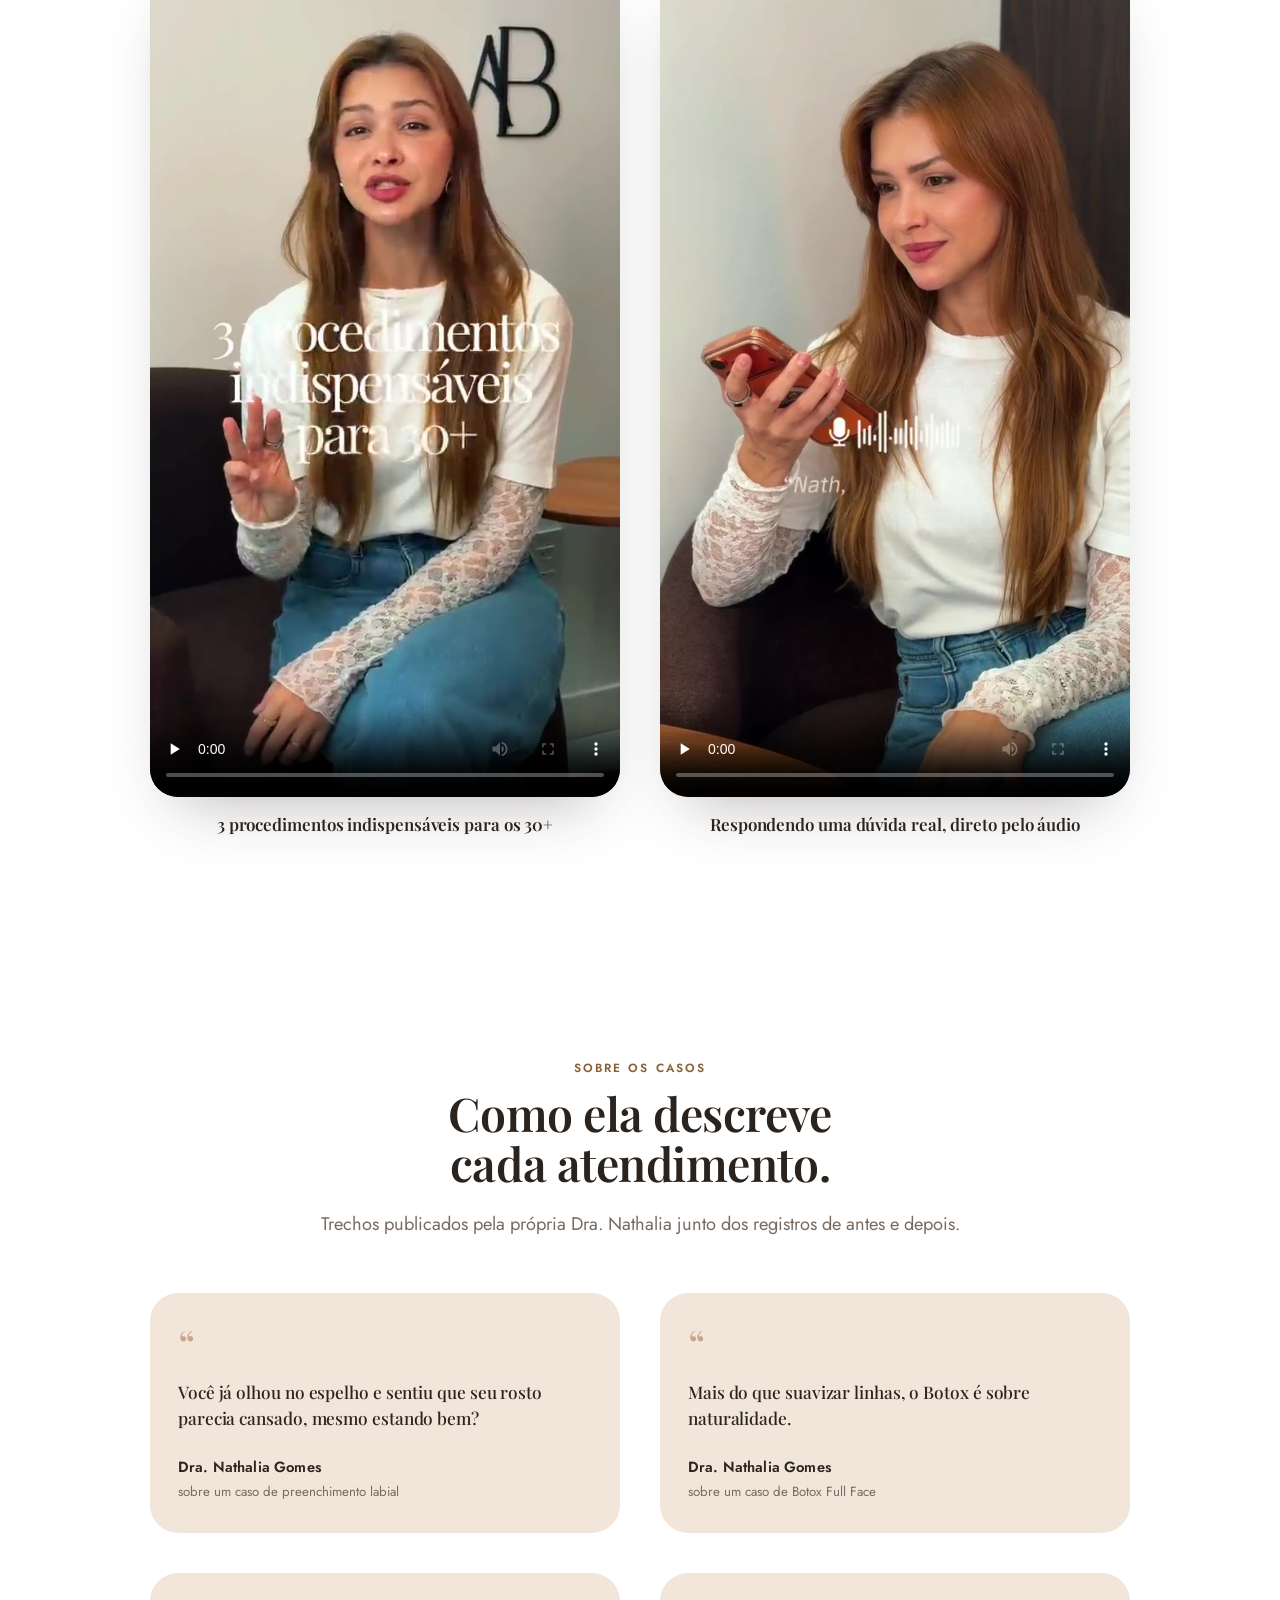
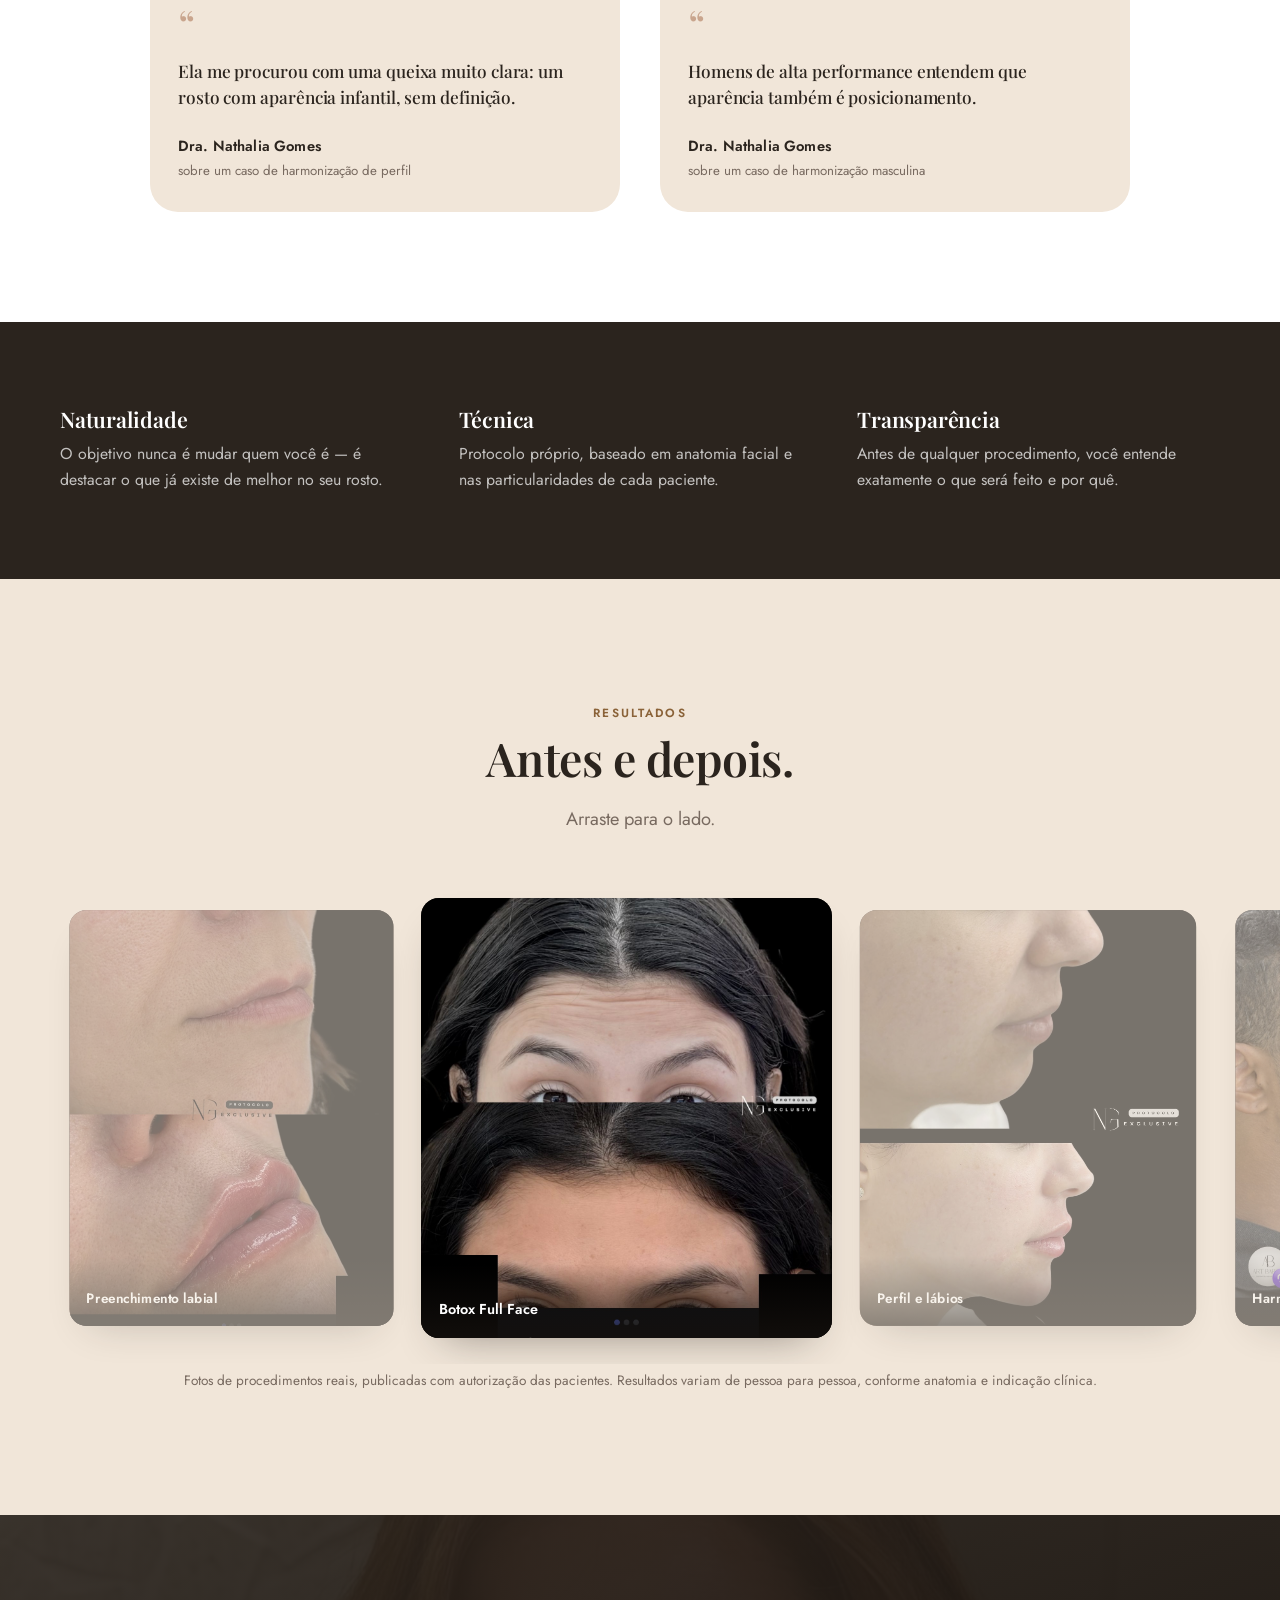
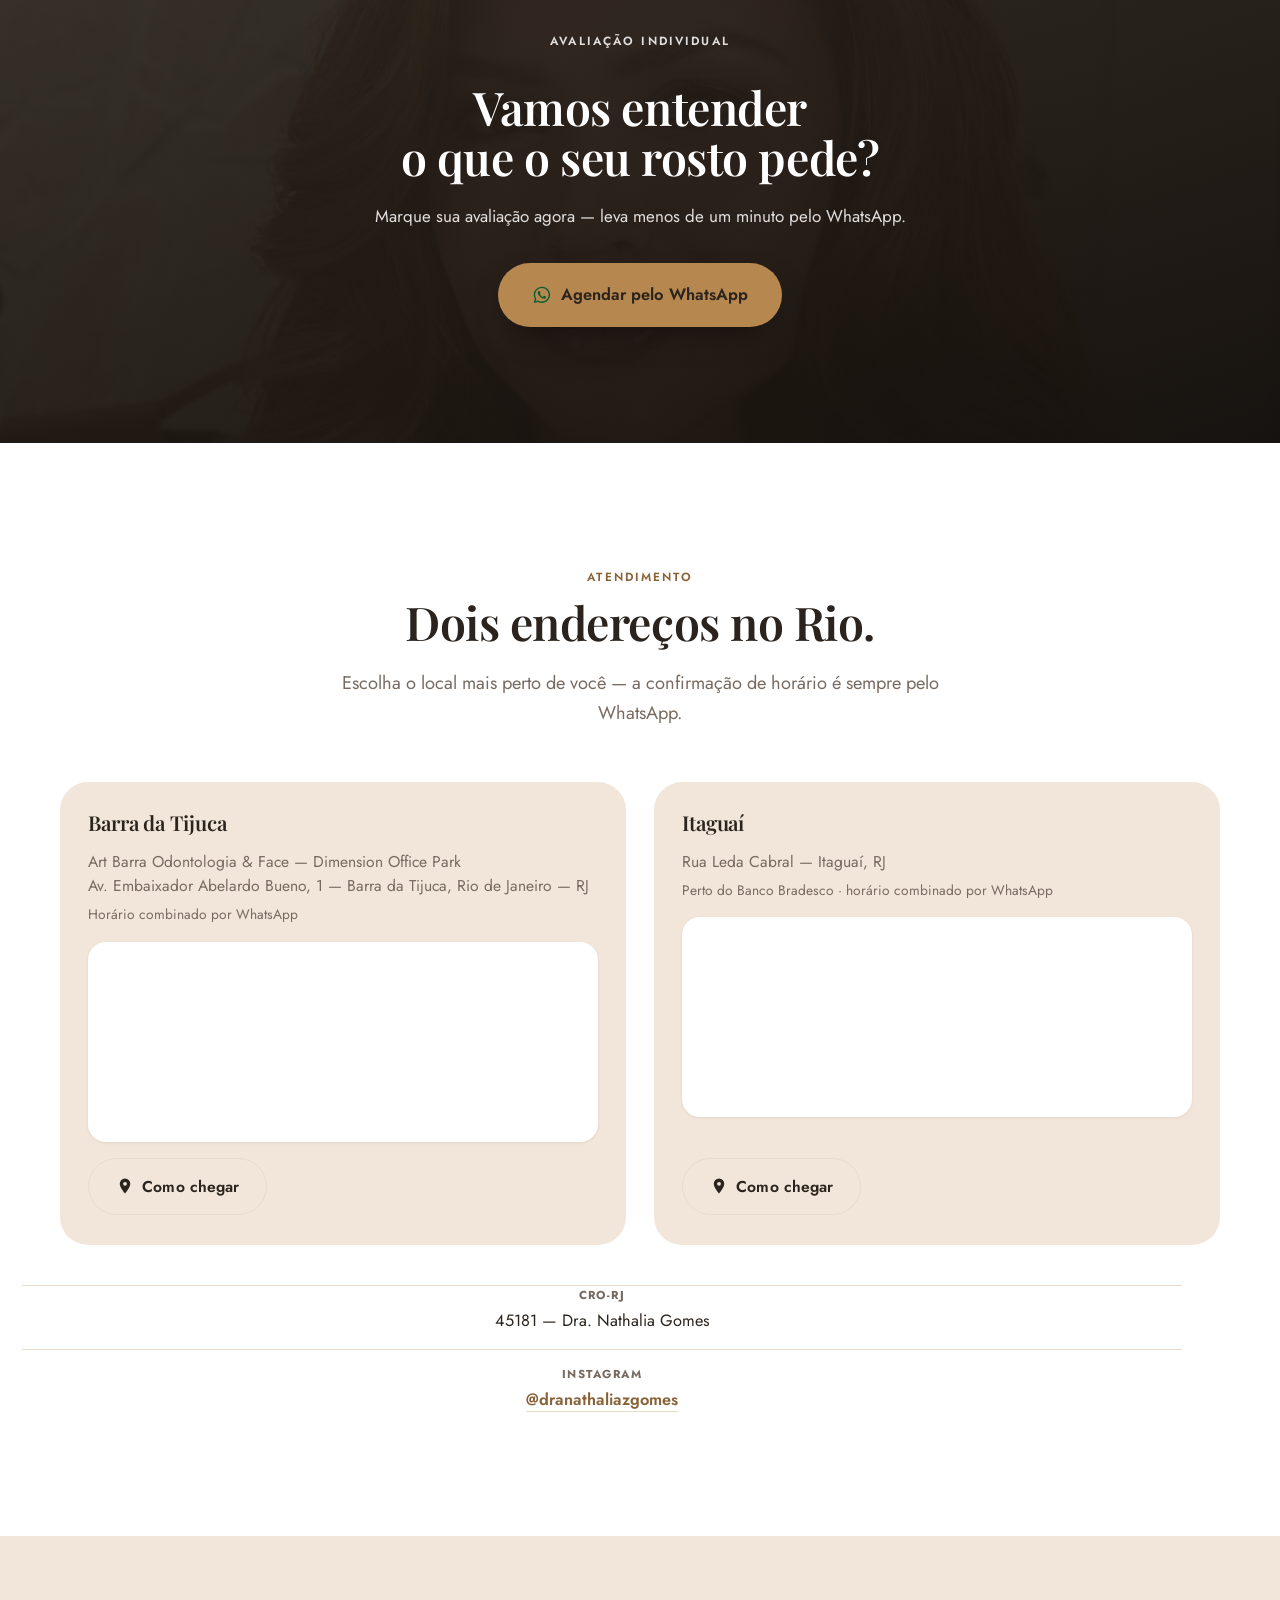
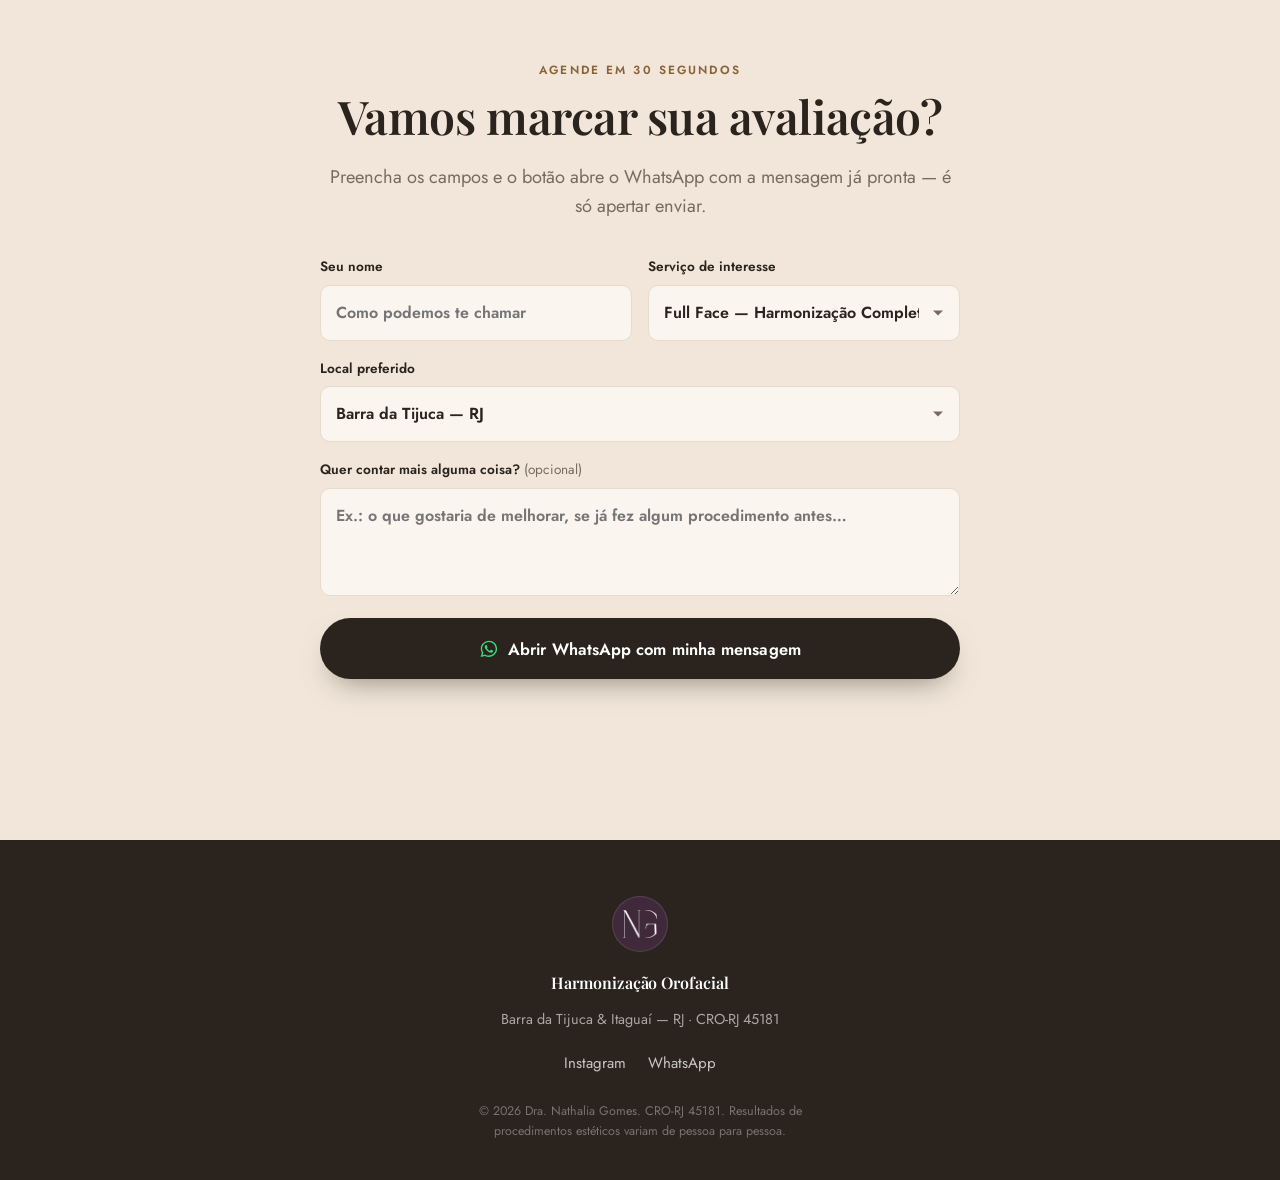
==== commit 8a098719: "Abre o WhatsApp direto com a mensagem, sem copiar e colar Agora que temos o número real da Dra. Nath" ====
--- a/harmonizacao-facial/index.html
+++ b/harmonizacao-facial/index.html
@@ -40,7 +40,7 @@
       <a href="#resultados">Resultados</a>
       <a href="#atendimento">Atendimento</a>
     </nav>
-    <a class="btn btn--wa btn--sm nav__cta" href="https://wa.me/message/346X2H2NSIOKI1" target="_blank" rel="noopener">
+    <a class="btn btn--wa btn--sm nav__cta" href="https://wa.me/5521970873747?text=Ol%C3%A1%21%20Quero%20agendar%20minha%20avalia%C3%A7%C3%A3o%20com%20a%20Dra.%20Nathalia." target="_blank" rel="noopener">
       <svg class="ico-wa" viewBox="0 0 24 24" aria-hidden="true"><path d="M12.04 2C6.58 2 2.13 6.45 2.13 11.91c0 1.75.46 3.45 1.32 4.95L2 22l5.25-1.38a9.9 9.9 0 0 0 4.79 1.22h.01c5.46 0 9.91-4.45 9.91-9.91 0-2.65-1.03-5.14-2.9-7.01A9.82 9.82 0 0 0 12.04 2Zm0 18.13h-.01a8.2 8.2 0 0 1-4.19-1.15l-.3-.18-3.12.82.83-3.04-.2-.31a8.19 8.19 0 0 1-1.26-4.36c0-4.54 3.7-8.24 8.25-8.24 2.2 0 4.27.86 5.83 2.42a8.19 8.19 0 0 1 2.41 5.83c0 4.54-3.7 8.21-8.24 8.21Zm4.52-6.16c-.25-.12-1.47-.72-1.69-.81-.23-.08-.39-.12-.56.13-.16.24-.64.8-.78.97-.15.16-.29.18-.53.06-.25-.12-1.05-.39-1.99-1.23-.74-.66-1.23-1.47-1.38-1.72-.14-.25-.01-.38.11-.5.11-.11.25-.29.37-.44.13-.15.17-.25.25-.41.08-.17.04-.31-.02-.43-.06-.12-.56-1.34-.76-1.84-.2-.48-.4-.42-.56-.43h-.47c-.17 0-.43.06-.66.31-.22.25-.86.85-.86 2.07 0 1.22.89 2.4 1.01 2.56.12.17 1.75 2.67 4.23 3.74.59.26 1.05.41 1.41.52.59.19 1.13.16 1.56.1.48-.07 1.47-.6 1.68-1.18.21-.58.21-1.08.14-1.18-.06-.11-.22-.17-.47-.29Z"/></svg>
       Agendar
     </a>
@@ -55,7 +55,7 @@
     <a href="#pre-avaliacao">Pré-avaliação</a>
     <a href="#resultados">Resultados</a>
     <a href="#atendimento">Atendimento</a>
-    <a class="btn btn--wa" href="https://wa.me/message/346X2H2NSIOKI1" target="_blank" rel="noopener">Agendar no WhatsApp</a>
+    <a class="btn btn--wa" href="https://wa.me/5521970873747?text=Ol%C3%A1%21%20Quero%20agendar%20minha%20avalia%C3%A7%C3%A3o%20com%20a%20Dra.%20Nathalia." target="_blank" rel="noopener">Agendar no WhatsApp</a>
   </div>
 </header>
 
@@ -76,7 +76,7 @@
         Atendimento em Barra da Tijuca e Itaguaí, RJ.
       </p>
       <div class="hero__actions">
-        <a class="btn btn--wa btn--lg" href="https://wa.me/message/346X2H2NSIOKI1" target="_blank" rel="noopener">
+        <a class="btn btn--wa btn--lg" href="https://wa.me/5521970873747?text=Ol%C3%A1%21%20Quero%20agendar%20minha%20avalia%C3%A7%C3%A3o%20com%20a%20Dra.%20Nathalia." target="_blank" rel="noopener">
           <svg class="ico-wa" viewBox="0 0 24 24" aria-hidden="true"><path d="M12.04 2C6.58 2 2.13 6.45 2.13 11.91c0 1.75.46 3.45 1.32 4.95L2 22l5.25-1.38a9.9 9.9 0 0 0 4.79 1.22h.01c5.46 0 9.91-4.45 9.91-9.91 0-2.65-1.03-5.14-2.9-7.01A9.82 9.82 0 0 0 12.04 2Zm0 18.13h-.01a8.2 8.2 0 0 1-4.19-1.15l-.3-.18-3.12.82.83-3.04-.2-.31a8.19 8.19 0 0 1-1.26-4.36c0-4.54 3.7-8.24 8.25-8.24 2.2 0 4.27.86 5.83 2.42a8.19 8.19 0 0 1 2.41 5.83c0 4.54-3.7 8.21-8.24 8.21Zm4.52-6.16c-.25-.12-1.47-.72-1.69-.81-.23-.08-.39-.12-.56.13-.16.24-.64.8-.78.97-.15.16-.29.18-.53.06-.25-.12-1.05-.39-1.99-1.23-.74-.66-1.23-1.47-1.38-1.72-.14-.25-.01-.38.11-.5.11-.11.25-.29.37-.44.13-.15.17-.25.25-.41.08-.17.04-.31-.02-.43-.06-.12-.56-1.34-.76-1.84-.2-.48-.4-.42-.56-.43h-.47c-.17 0-.43.06-.66.31-.22.25-.86.85-.86 2.07 0 1.22.89 2.4 1.01 2.56.12.17 1.75 2.67 4.23 3.74.59.26 1.05.41 1.41.52.59.19 1.13.16 1.56.1.48-.07 1.47-.6 1.68-1.18.21-.58.21-1.08.14-1.18-.06-.11-.22-.17-.47-.29Z"/></svg>
           Agendar avaliação
         </a>
@@ -113,7 +113,7 @@
       </ol>
 
       <div class="trial__cta reveal" data-reveal>
-        <a class="btn btn--wa btn--lg" href="https://wa.me/message/346X2H2NSIOKI1" target="_blank" rel="noopener">
+        <a class="btn btn--wa btn--lg" href="https://wa.me/5521970873747?text=Ol%C3%A1%21%20Quero%20agendar%20minha%20avalia%C3%A7%C3%A3o%20com%20a%20Dra.%20Nathalia." target="_blank" rel="noopener">
           <svg class="ico-wa" viewBox="0 0 24 24" aria-hidden="true"><path d="M12.04 2C6.58 2 2.13 6.45 2.13 11.91c0 1.75.46 3.45 1.32 4.95L2 22l5.25-1.38a9.9 9.9 0 0 0 4.79 1.22h.01c5.46 0 9.91-4.45 9.91-9.91 0-2.65-1.03-5.14-2.9-7.01A9.82 9.82 0 0 0 12.04 2Zm0 18.13h-.01a8.2 8.2 0 0 1-4.19-1.15l-.3-.18-3.12.82.83-3.04-.2-.31a8.19 8.19 0 0 1-1.26-4.36c0-4.54 3.7-8.24 8.25-8.24 2.2 0 4.27.86 5.83 2.42a8.19 8.19 0 0 1 2.41 5.83c0 4.54-3.7 8.21-8.24 8.21Zm4.52-6.16c-.25-.12-1.47-.72-1.69-.81-.23-.08-.39-.12-.56.13-.16.24-.64.8-.78.97-.15.16-.29.18-.53.06-.25-.12-1.05-.39-1.99-1.23-.74-.66-1.23-1.47-1.38-1.72-.14-.25-.01-.38.11-.5.11-.11.25-.29.37-.44.13-.15.17-.25.25-.41.08-.17.04-.31-.02-.43-.06-.12-.56-1.34-.76-1.84-.2-.48-.4-.42-.56-.43h-.47c-.17 0-.43.06-.66.31-.22.25-.86.85-.86 2.07 0 1.22.89 2.4 1.01 2.56.12.17 1.75 2.67 4.23 3.74.59.26 1.05.41 1.41.52.59.19 1.13.16 1.56.1.48-.07 1.47-.6 1.68-1.18.21-.58.21-1.08.14-1.18-.06-.11-.22-.17-.47-.29Z"/></svg>
           Quero minha avaliação
         </a>
@@ -432,7 +432,7 @@
       <p class="eyebrow eyebrow--light">Avaliação individual</p>
       <h2>Vamos entender<br>o que o seu rosto pede?</h2>
       <p>Marque sua avaliação agora — leva menos de um minuto pelo WhatsApp.</p>
-      <a class="btn btn--wa btn--lg" href="https://wa.me/message/346X2H2NSIOKI1" target="_blank" rel="noopener">
+      <a class="btn btn--wa btn--lg" href="https://wa.me/5521970873747?text=Ol%C3%A1%21%20Quero%20agendar%20minha%20avalia%C3%A7%C3%A3o%20com%20a%20Dra.%20Nathalia." target="_blank" rel="noopener">
         <svg class="ico-wa" viewBox="0 0 24 24" aria-hidden="true"><path d="M12.04 2C6.58 2 2.13 6.45 2.13 11.91c0 1.75.46 3.45 1.32 4.95L2 22l5.25-1.38a9.9 9.9 0 0 0 4.79 1.22h.01c5.46 0 9.91-4.45 9.91-9.91 0-2.65-1.03-5.14-2.9-7.01A9.82 9.82 0 0 0 12.04 2Zm0 18.13h-.01a8.2 8.2 0 0 1-4.19-1.15l-.3-.18-3.12.82.83-3.04-.2-.31a8.19 8.19 0 0 1-1.26-4.36c0-4.54 3.7-8.24 8.25-8.24 2.2 0 4.27.86 5.83 2.42a8.19 8.19 0 0 1 2.41 5.83c0 4.54-3.7 8.21-8.24 8.21Zm4.52-6.16c-.25-.12-1.47-.72-1.69-.81-.23-.08-.39-.12-.56.13-.16.24-.64.8-.78.97-.15.16-.29.18-.53.06-.25-.12-1.05-.39-1.99-1.23-.74-.66-1.23-1.47-1.38-1.72-.14-.25-.01-.38.11-.5.11-.11.25-.29.37-.44.13-.15.17-.25.25-.41.08-.17.04-.31-.02-.43-.06-.12-.56-1.34-.76-1.84-.2-.48-.4-.42-.56-.43h-.47c-.17 0-.43.06-.66.31-.22.25-.86.85-.86 2.07 0 1.22.89 2.4 1.01 2.56.12.17 1.75 2.67 4.23 3.74.59.26 1.05.41 1.41.52.59.19 1.13.16 1.56.1.48-.07 1.47-.6 1.68-1.18.21-.58.21-1.08.14-1.18-.06-.11-.22-.17-.47-.29Z"/></svg>
         Agendar pelo WhatsApp
       </a>
@@ -510,7 +510,7 @@
       <p class="eyebrow">Agende em 30 segundos</p>
       <h2>Vamos marcar sua avaliação?</h2>
       <p class="lead">
-        Preencha os campos: sua mensagem é copiada automaticamente e o WhatsApp abre pronto para você colar e enviar.
+        Preencha os campos e o botão abre o WhatsApp com a mensagem já pronta — é só apertar enviar.
       </p>
 
       <form class="form" id="waForm" novalidate>
@@ -548,9 +548,9 @@
 
         <button type="submit" class="btn btn--wa btn--lg btn--full">
           <svg class="ico-wa" viewBox="0 0 24 24" aria-hidden="true"><path d="M12.04 2C6.58 2 2.13 6.45 2.13 11.91c0 1.75.46 3.45 1.32 4.95L2 22l5.25-1.38a9.9 9.9 0 0 0 4.79 1.22h.01c5.46 0 9.91-4.45 9.91-9.91 0-2.65-1.03-5.14-2.9-7.01A9.82 9.82 0 0 0 12.04 2Zm0 18.13h-.01a8.2 8.2 0 0 1-4.19-1.15l-.3-.18-3.12.82.83-3.04-.2-.31a8.19 8.19 0 0 1-1.26-4.36c0-4.54 3.7-8.24 8.25-8.24 2.2 0 4.27.86 5.83 2.42a8.19 8.19 0 0 1 2.41 5.83c0 4.54-3.7 8.21-8.24 8.21Zm4.52-6.16c-.25-.12-1.47-.72-1.69-.81-.23-.08-.39-.12-.56.13-.16.24-.64.8-.78.97-.15.16-.29.18-.53.06-.25-.12-1.05-.39-1.99-1.23-.74-.66-1.23-1.47-1.38-1.72-.14-.25-.01-.38.11-.5.11-.11.25-.29.37-.44.13-.15.17-.25.25-.41.08-.17.04-.31-.02-.43-.06-.12-.56-1.34-.76-1.84-.2-.48-.4-.42-.56-.43h-.47c-.17 0-.43.06-.66.31-.22.25-.86.85-.86 2.07 0 1.22.89 2.4 1.01 2.56.12.17 1.75 2.67 4.23 3.74.59.26 1.05.41 1.41.52.59.19 1.13.16 1.56.1.48-.07 1.47-.6 1.68-1.18.21-.58.21-1.08.14-1.18-.06-.11-.22-.17-.47-.29Z"/></svg>
-          Copiar mensagem e abrir WhatsApp
+          Abrir WhatsApp com minha mensagem
         </button>
-        <a id="waLink" class="sr-only" href="https://wa.me/message/346X2H2NSIOKI1" target="_blank" rel="noopener">Abrir WhatsApp</a>
+        <a id="waLink" class="sr-only" href="https://wa.me/5521970873747" target="_blank" rel="noopener">Abrir WhatsApp</a>
         <p class="form__note" id="formNote" role="status"></p>
       </form>
     </div>
@@ -565,14 +565,14 @@
     <address class="footer__addr">Barra da Tijuca &amp; Itaguaí — RJ · CRO-RJ 45181</address>
     <nav class="footer__links" aria-label="Redes sociais">
       <a href="https://www.instagram.com/dranathaliazgomes/" target="_blank" rel="noopener">Instagram</a>
-      <a href="https://wa.me/message/346X2H2NSIOKI1" target="_blank" rel="noopener">WhatsApp</a>
+      <a href="https://wa.me/5521970873747?text=Ol%C3%A1%21%20Vim%20pelo%20site%20e%20quero%20saber%20mais%20sobre%20a%20Harmoniza%C3%A7%C3%A3o%20Orofacial." target="_blank" rel="noopener">WhatsApp</a>
     </nav>
     <p class="footer__legal">© <span id="year"></span> Dra. Nathalia Gomes. CRO-RJ 45181. Resultados de procedimentos estéticos variam de pessoa para pessoa.</p>
   </div>
 </footer>
 
 <!-- barra fixa de conversão (mobile) -->
-<a class="wabar" id="waBar" href="https://wa.me/message/346X2H2NSIOKI1" target="_blank" rel="noopener">
+<a class="wabar" id="waBar" href="https://wa.me/5521970873747?text=Ol%C3%A1%21%20Quero%20agendar%20minha%20avalia%C3%A7%C3%A3o%20com%20a%20Dra.%20Nathalia." target="_blank" rel="noopener">
   <svg class="ico-wa" viewBox="0 0 24 24" aria-hidden="true"><path d="M12.04 2C6.58 2 2.13 6.45 2.13 11.91c0 1.75.46 3.45 1.32 4.95L2 22l5.25-1.38a9.9 9.9 0 0 0 4.79 1.22h.01c5.46 0 9.91-4.45 9.91-9.91 0-2.65-1.03-5.14-2.9-7.01A9.82 9.82 0 0 0 12.04 2Zm0 18.13h-.01a8.2 8.2 0 0 1-4.19-1.15l-.3-.18-3.12.82.83-3.04-.2-.31a8.19 8.19 0 0 1-1.26-4.36c0-4.54 3.7-8.24 8.25-8.24 2.2 0 4.27.86 5.83 2.42a8.19 8.19 0 0 1 2.41 5.83c0 4.54-3.7 8.21-8.24 8.21Zm4.52-6.16c-.25-.12-1.47-.72-1.69-.81-.23-.08-.39-.12-.56.13-.16.24-.64.8-.78.97-.15.16-.29.18-.53.06-.25-.12-1.05-.39-1.99-1.23-.74-.66-1.23-1.47-1.38-1.72-.14-.25-.01-.38.11-.5.11-.11.25-.29.37-.44.13-.15.17-.25.25-.41.08-.17.04-.31-.02-.43-.06-.12-.56-1.34-.76-1.84-.2-.48-.4-.42-.56-.43h-.47c-.17 0-.43.06-.66.31-.22.25-.86.85-.86 2.07 0 1.22.89 2.4 1.01 2.56.12.17 1.75 2.67 4.23 3.74.59.26 1.05.41 1.41.52.59.19 1.13.16 1.56.1.48-.07 1.47-.6 1.68-1.18.21-.58.21-1.08.14-1.18-.06-.11-.22-.17-.47-.29Z"/></svg>
   <span><strong>Agende sua avaliação</strong> Fale pelo WhatsApp</span>
 </a>
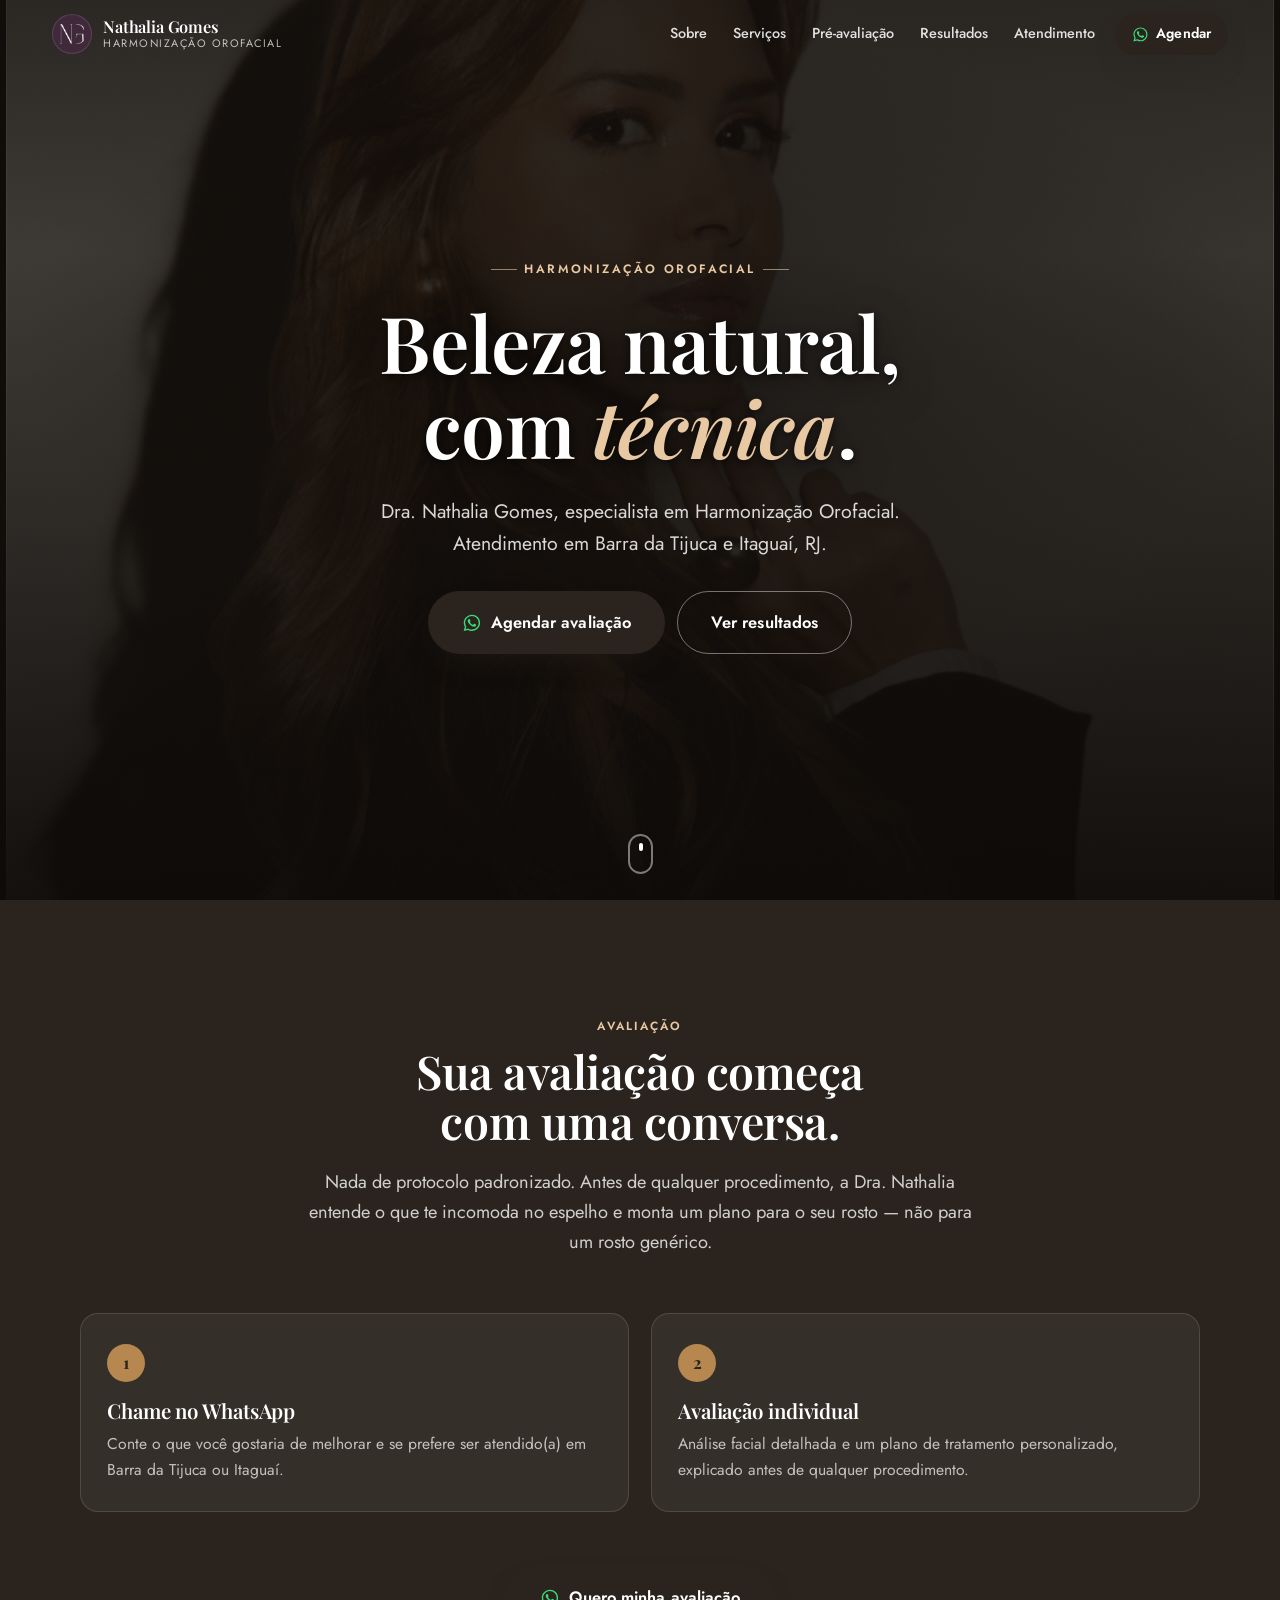
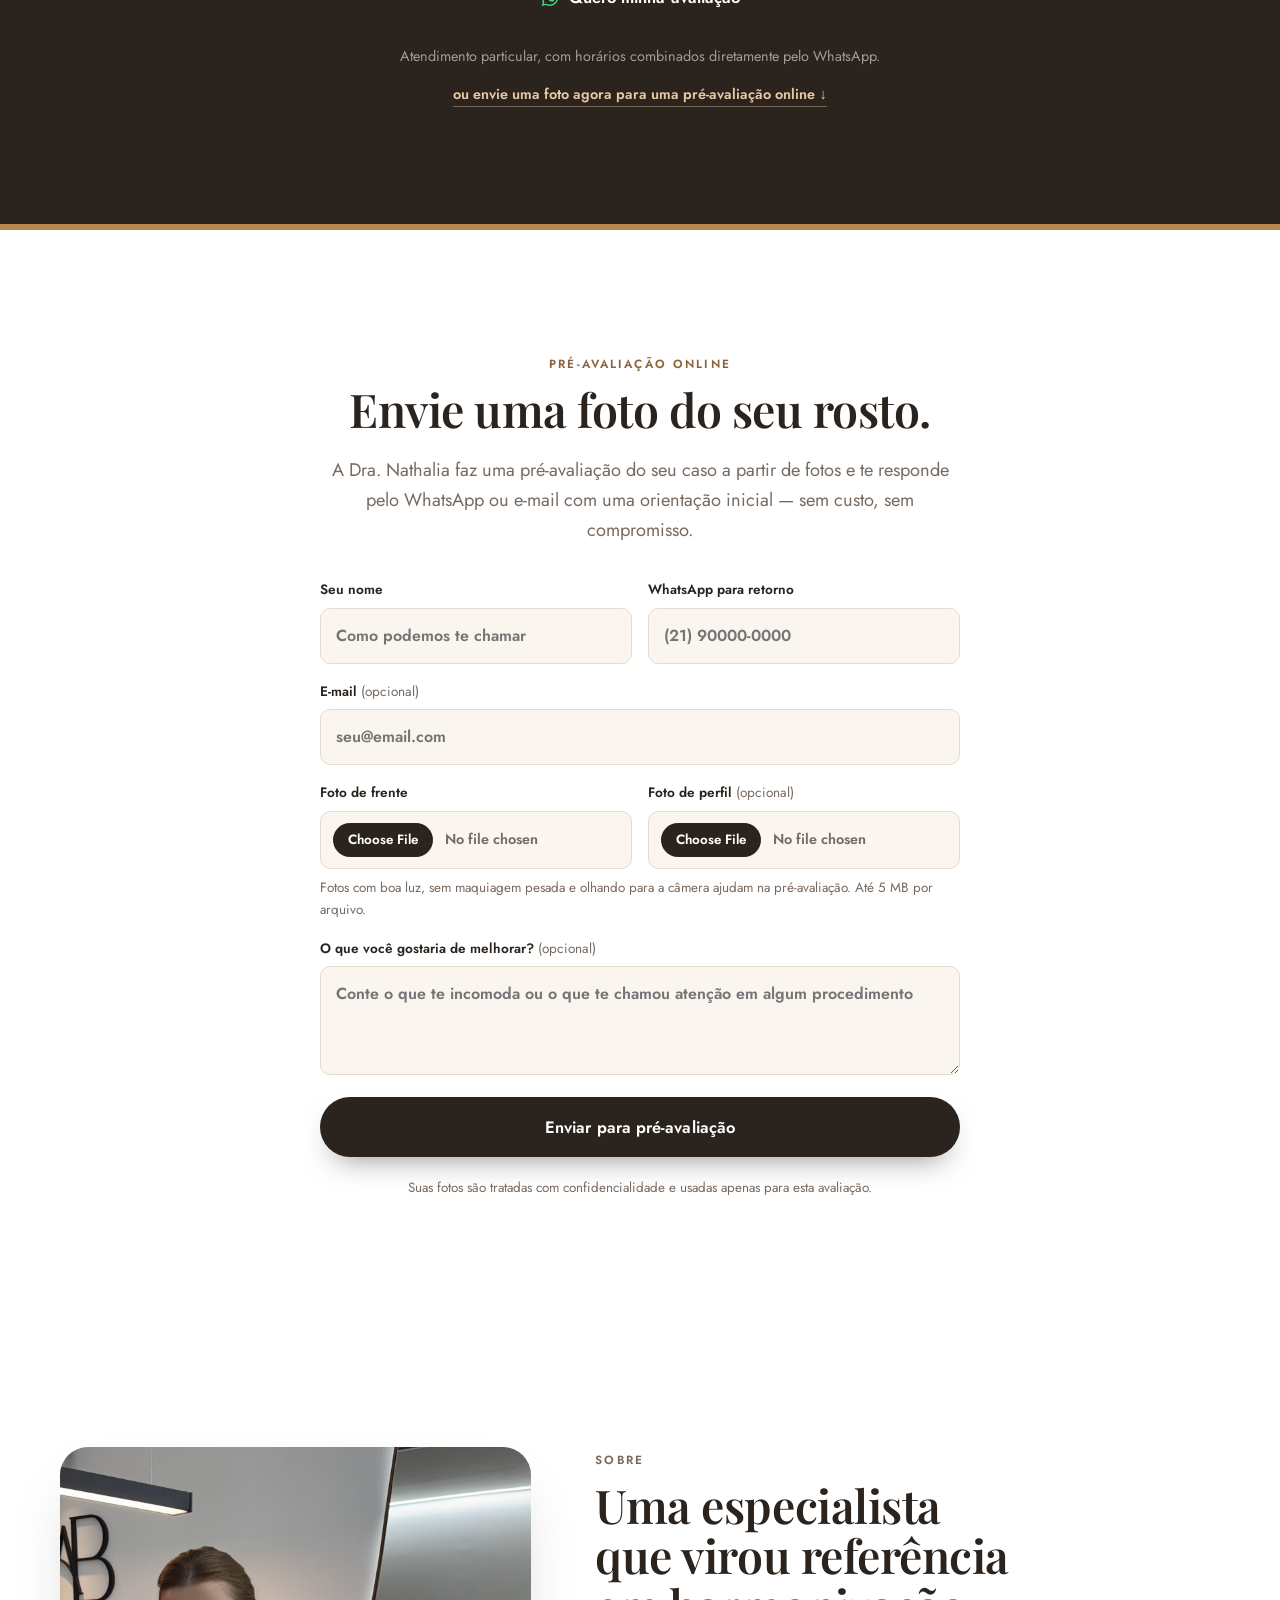
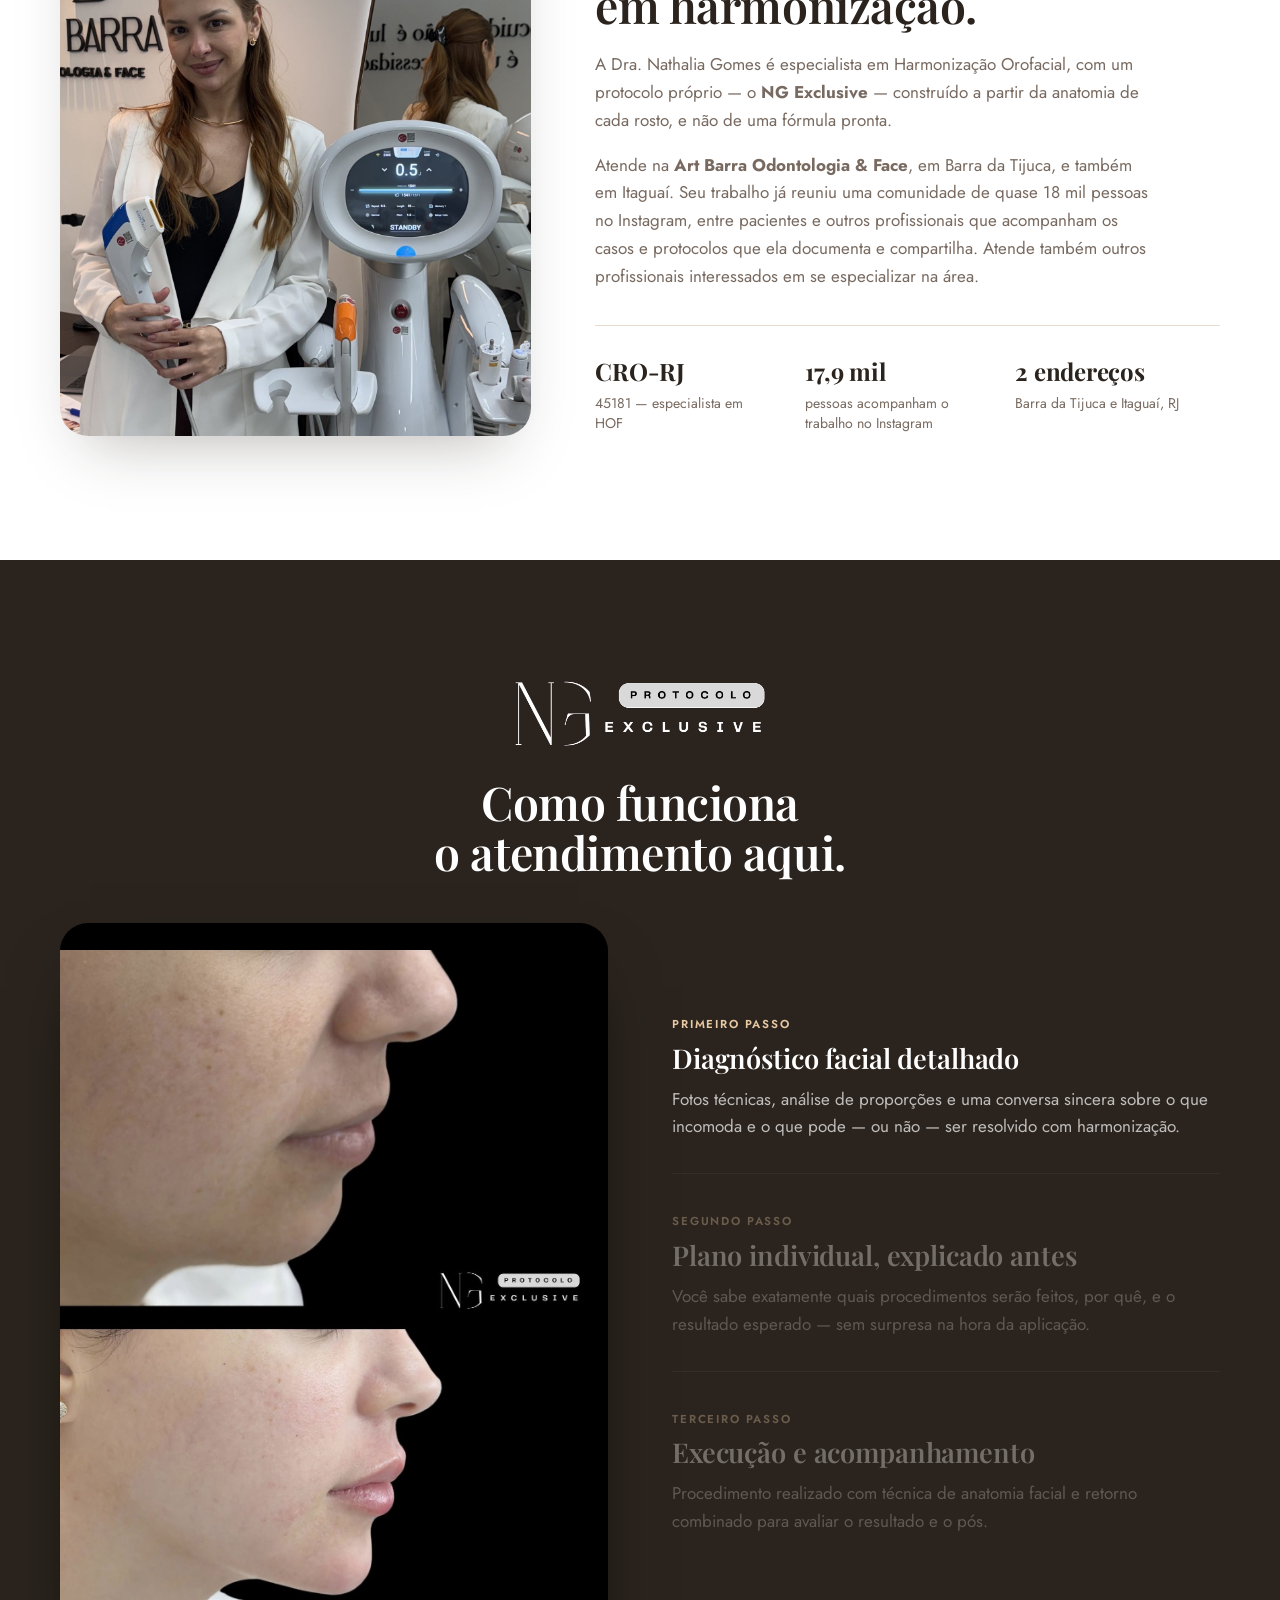
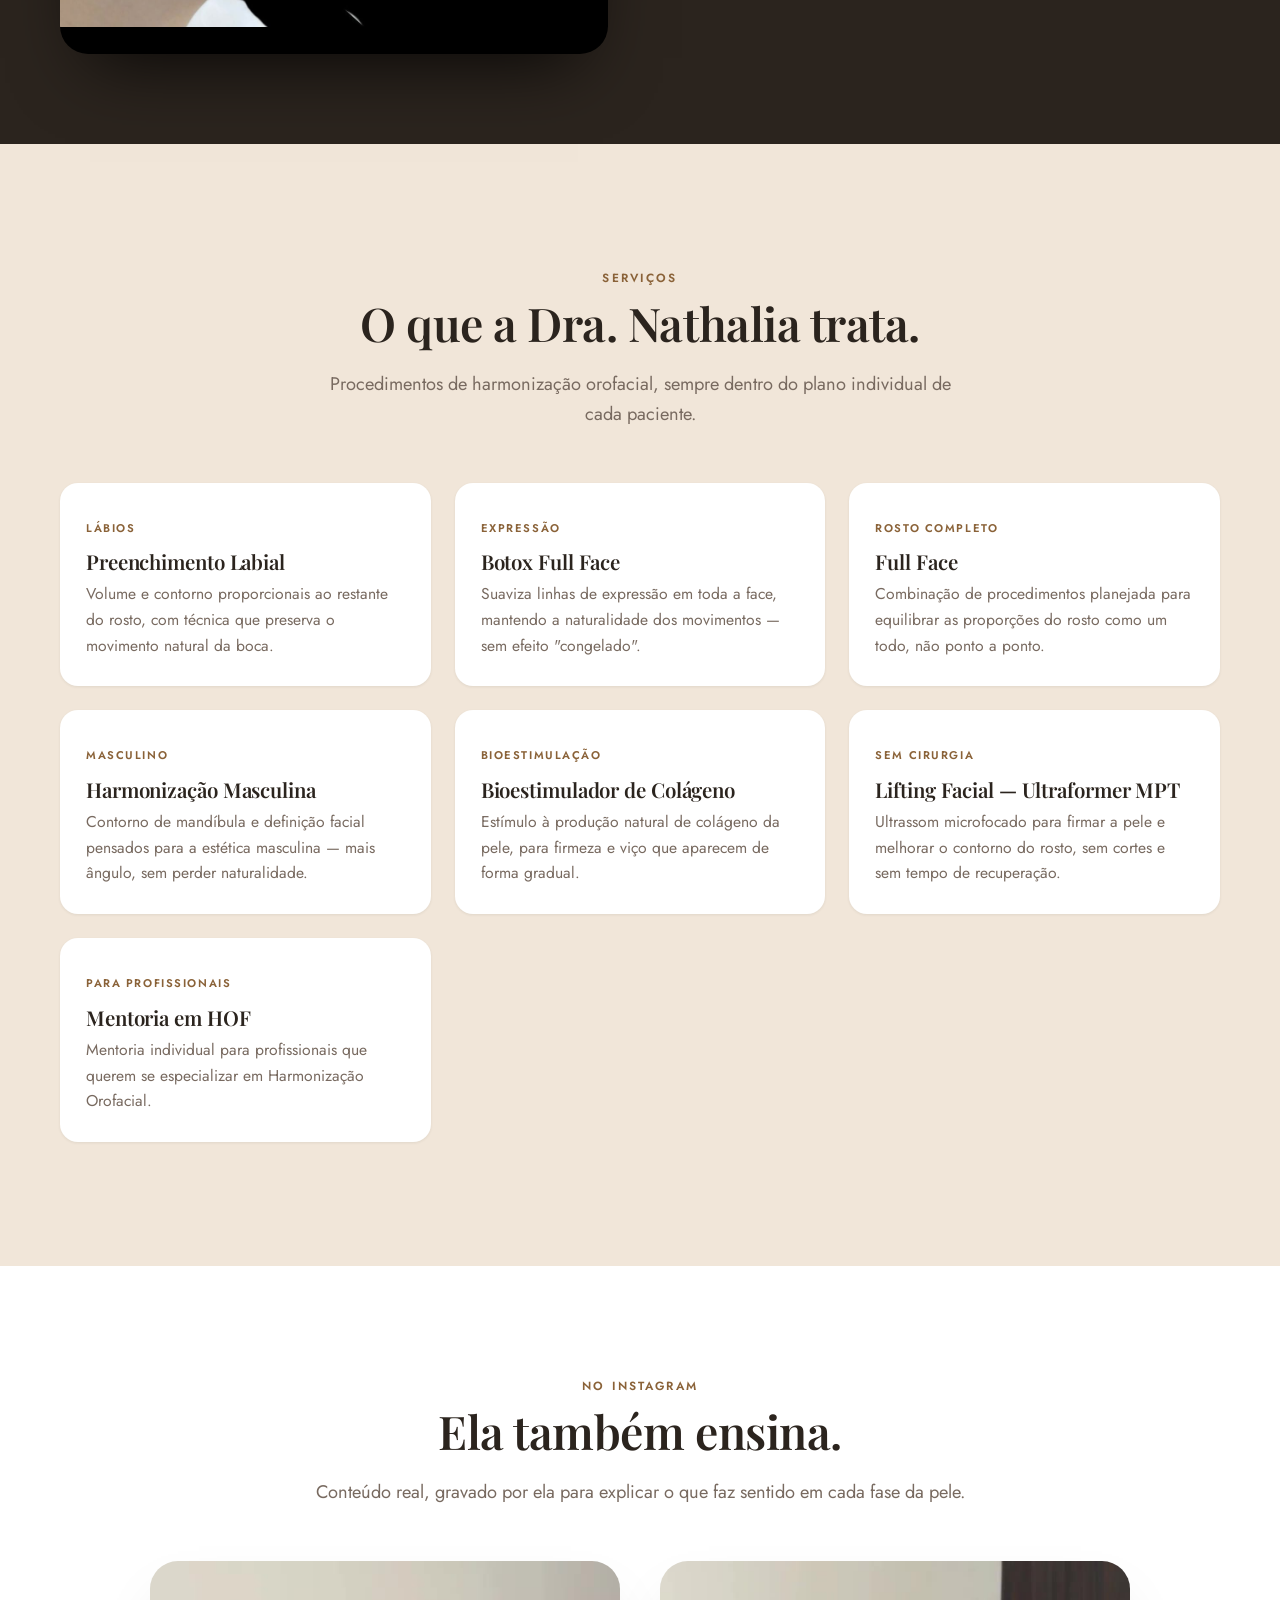
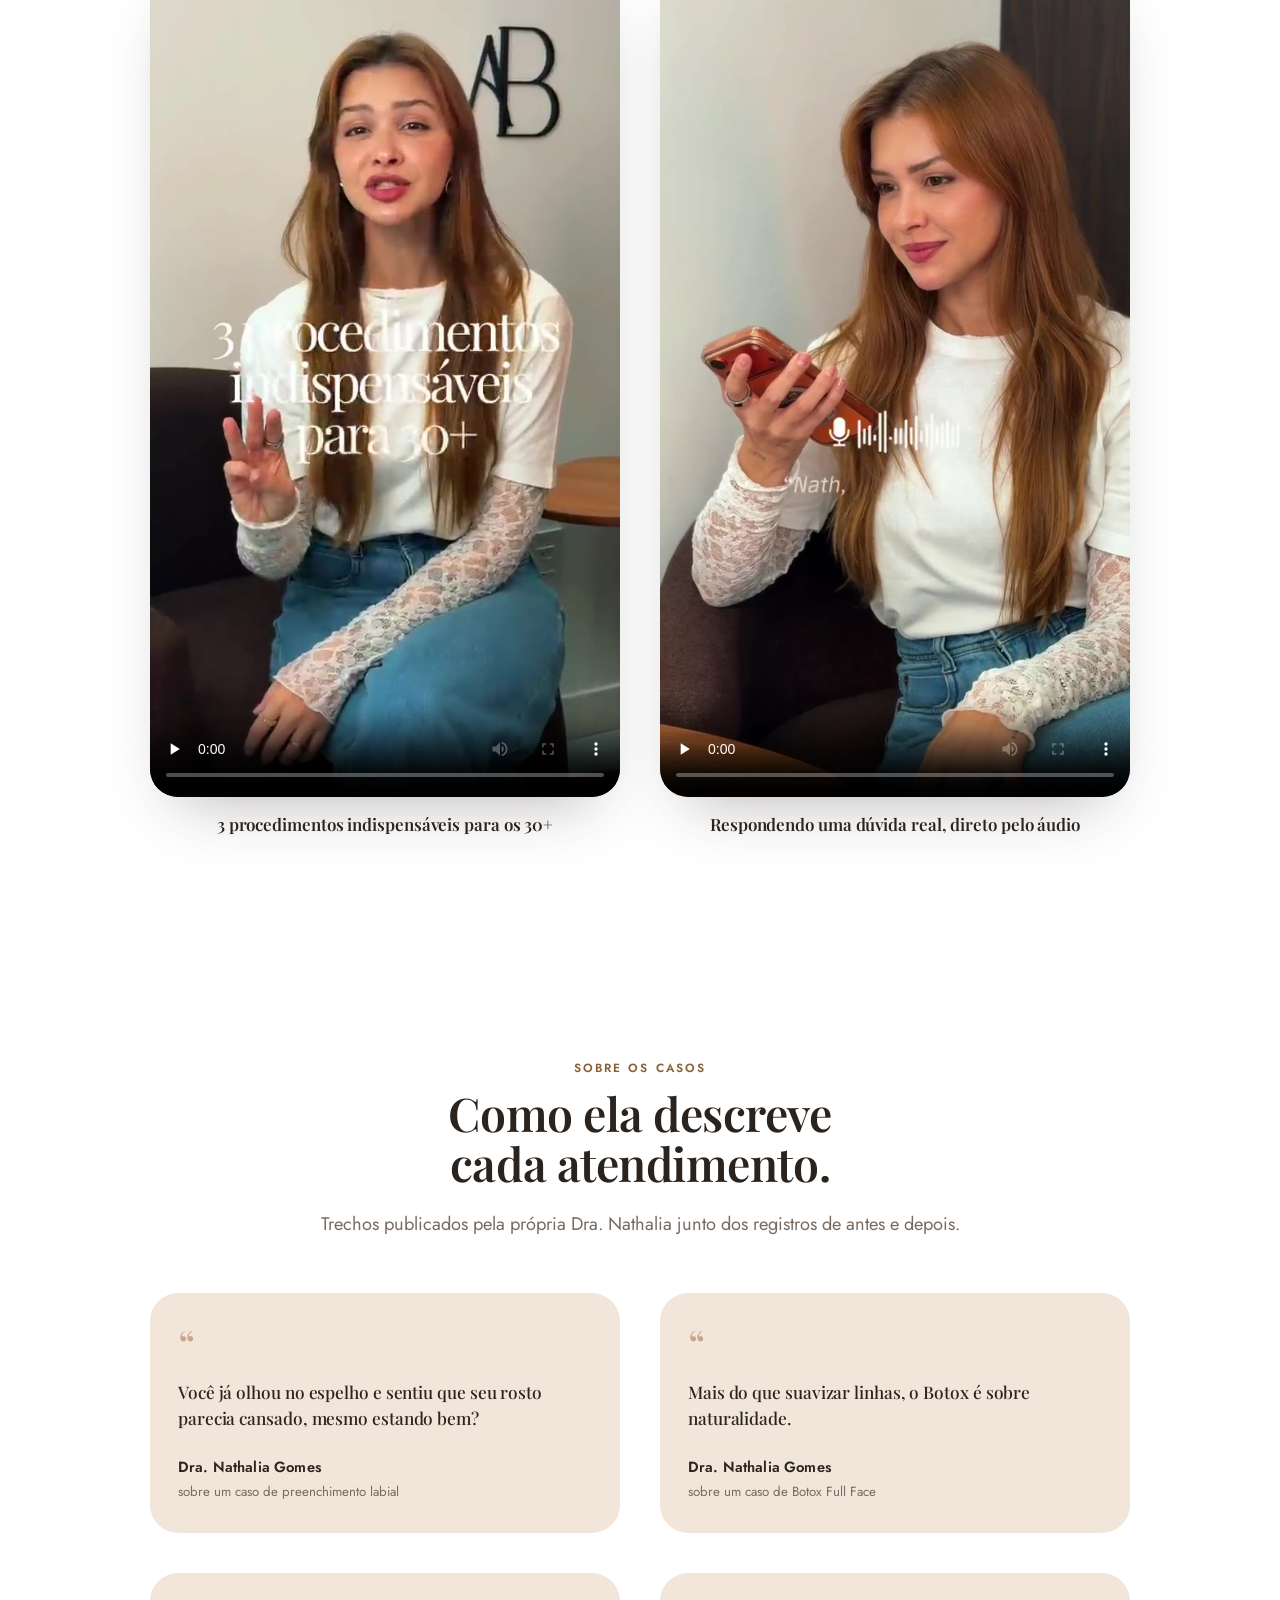
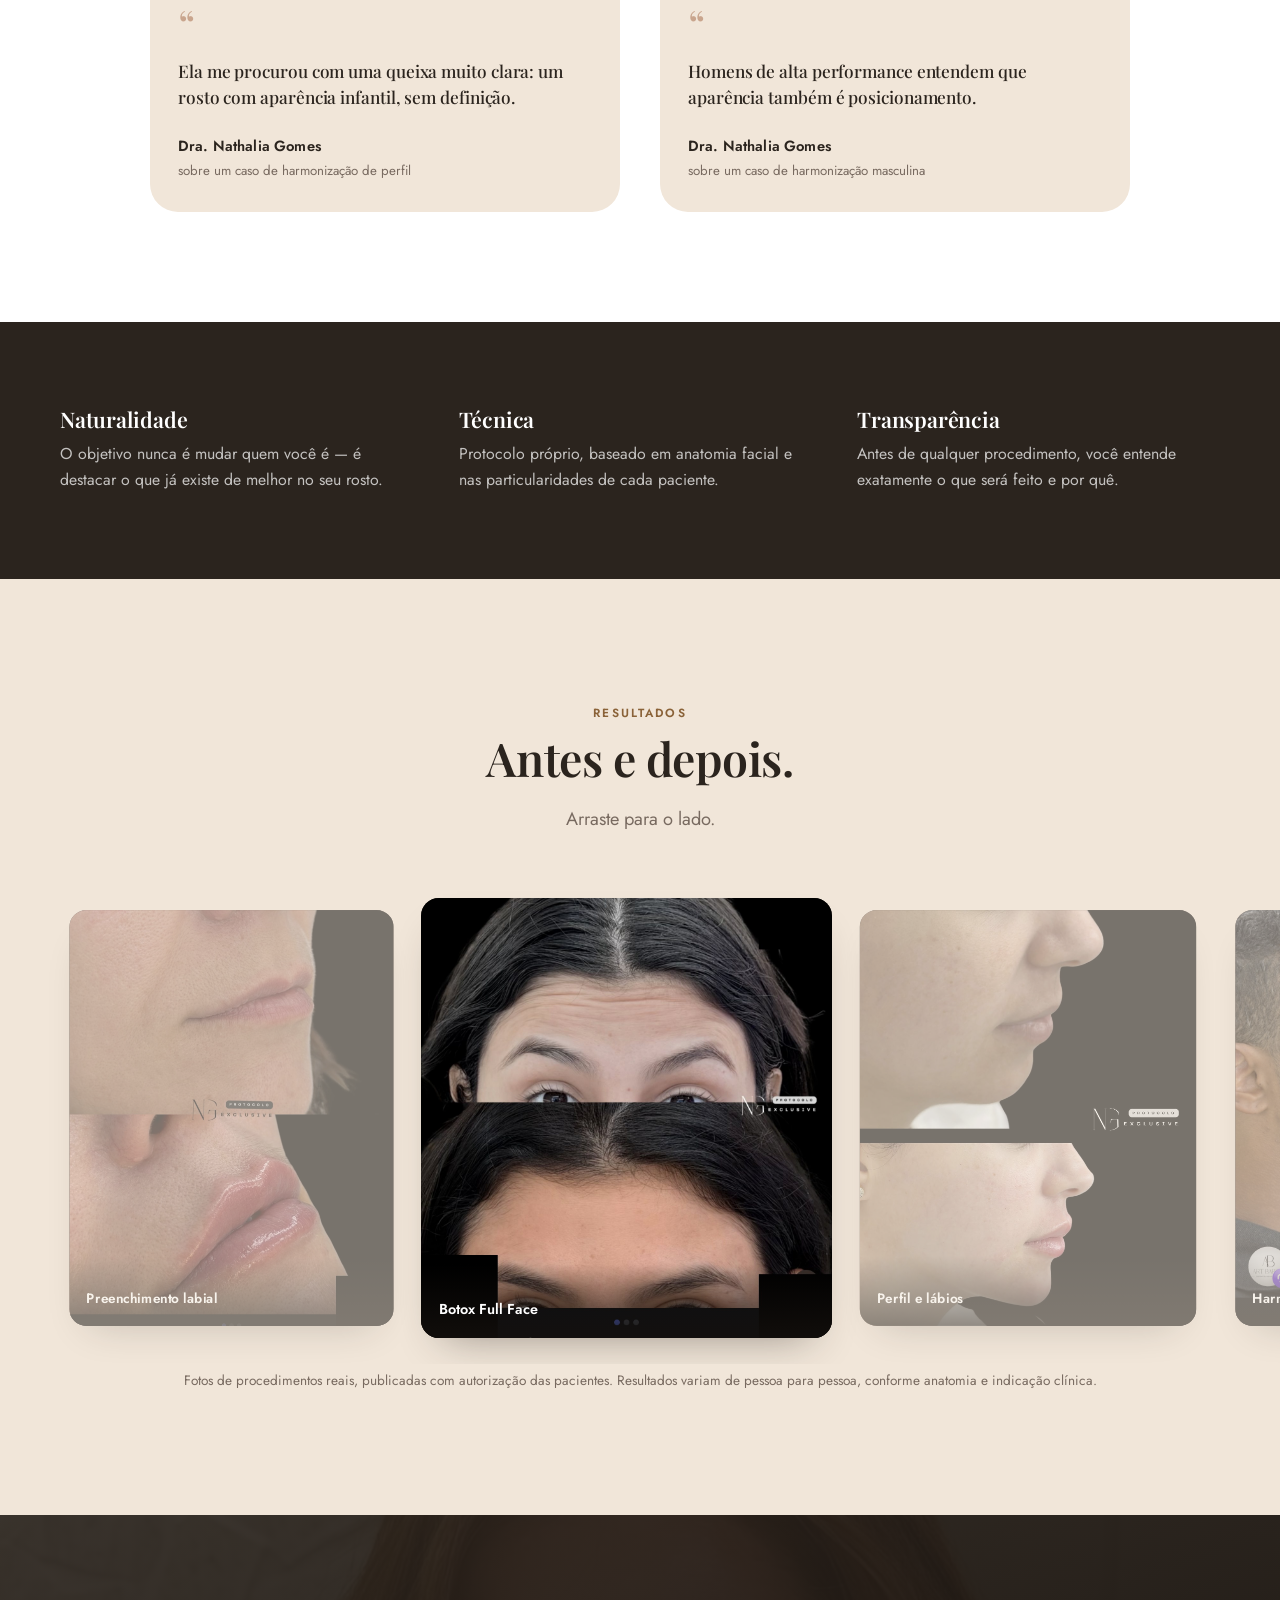
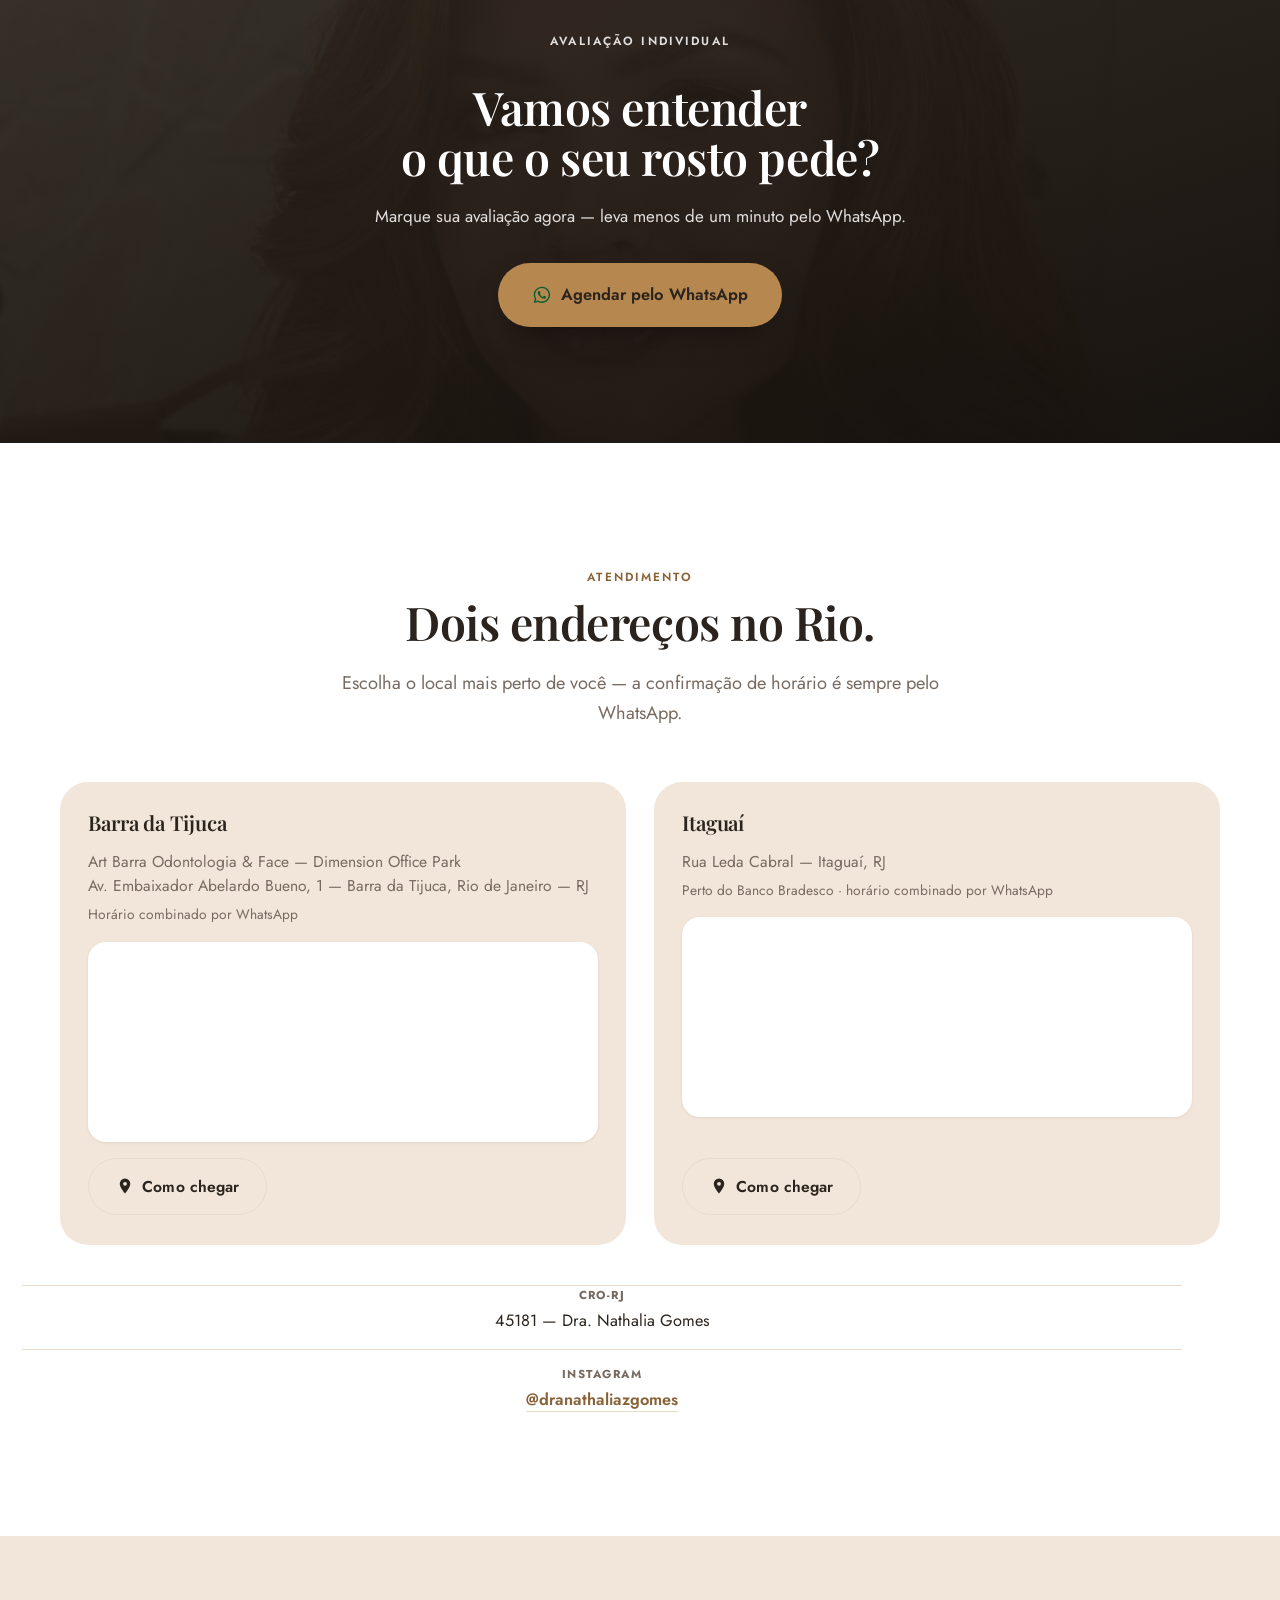
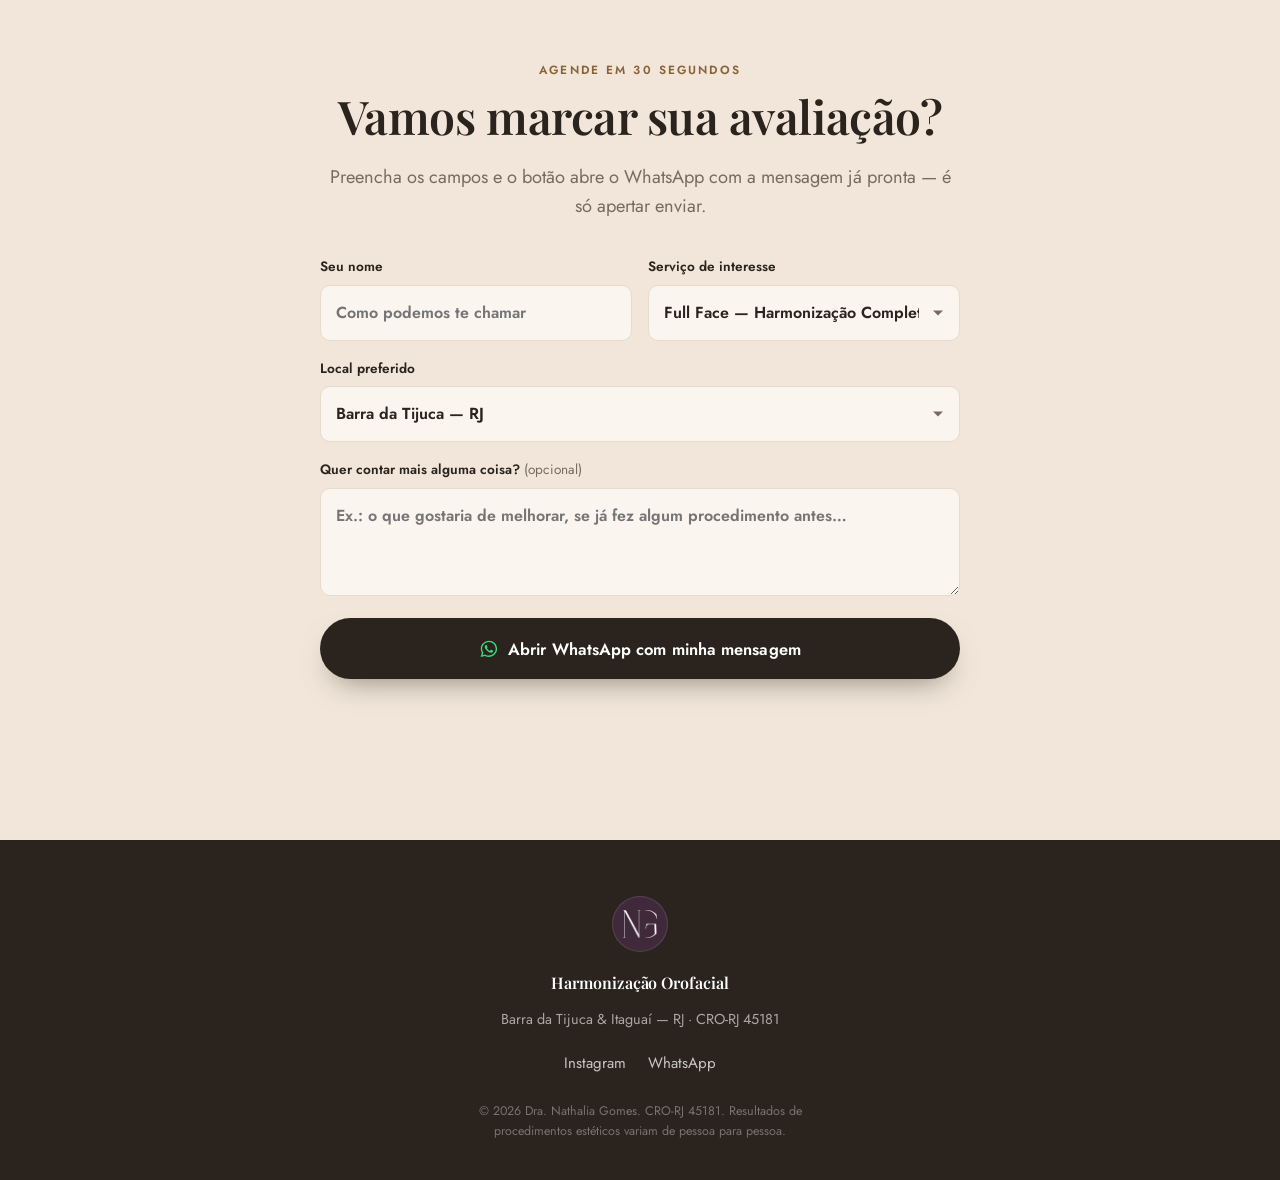
==== commit 046a6461: "Troca a foto do hero por um retrato mais editorial Substitui o retrato anterior (mais "propaganda de" ====
--- a/harmonizacao-facial/index.html
+++ b/harmonizacao-facial/index.html
@@ -64,7 +64,7 @@
   <!-- ============ HERO ============ -->
   <section class="hero" id="topo">
     <div class="hero__media">
-      <img src="assets/img/fotos/dra-nathalia-still.jpg" alt="Dra. Nathalia Gomes, retrato" width="1400" height="2489" fetchpriority="high">
+      <img src="assets/img/fotos/dra-nathalia-hero.jpg" alt="Dra. Nathalia Gomes, retrato" width="1290" height="1454" fetchpriority="high">
       <div class="hero__scrim" aria-hidden="true"></div>
     </div>
 
--- a/harmonizacao-facial/assets/css/styles.css
+++ b/harmonizacao-facial/assets/css/styles.css
@@ -219,7 +219,7 @@
 .hero__media{position:absolute;inset:0;}
 .hero__media img{
   position:absolute;inset:0;width:100%;height:100%;
-  object-fit:cover;object-position:50% 22%;
+  object-fit:cover;object-position:60% 32%;
 }
 .hero__scrim{
   position:absolute;inset:0;
